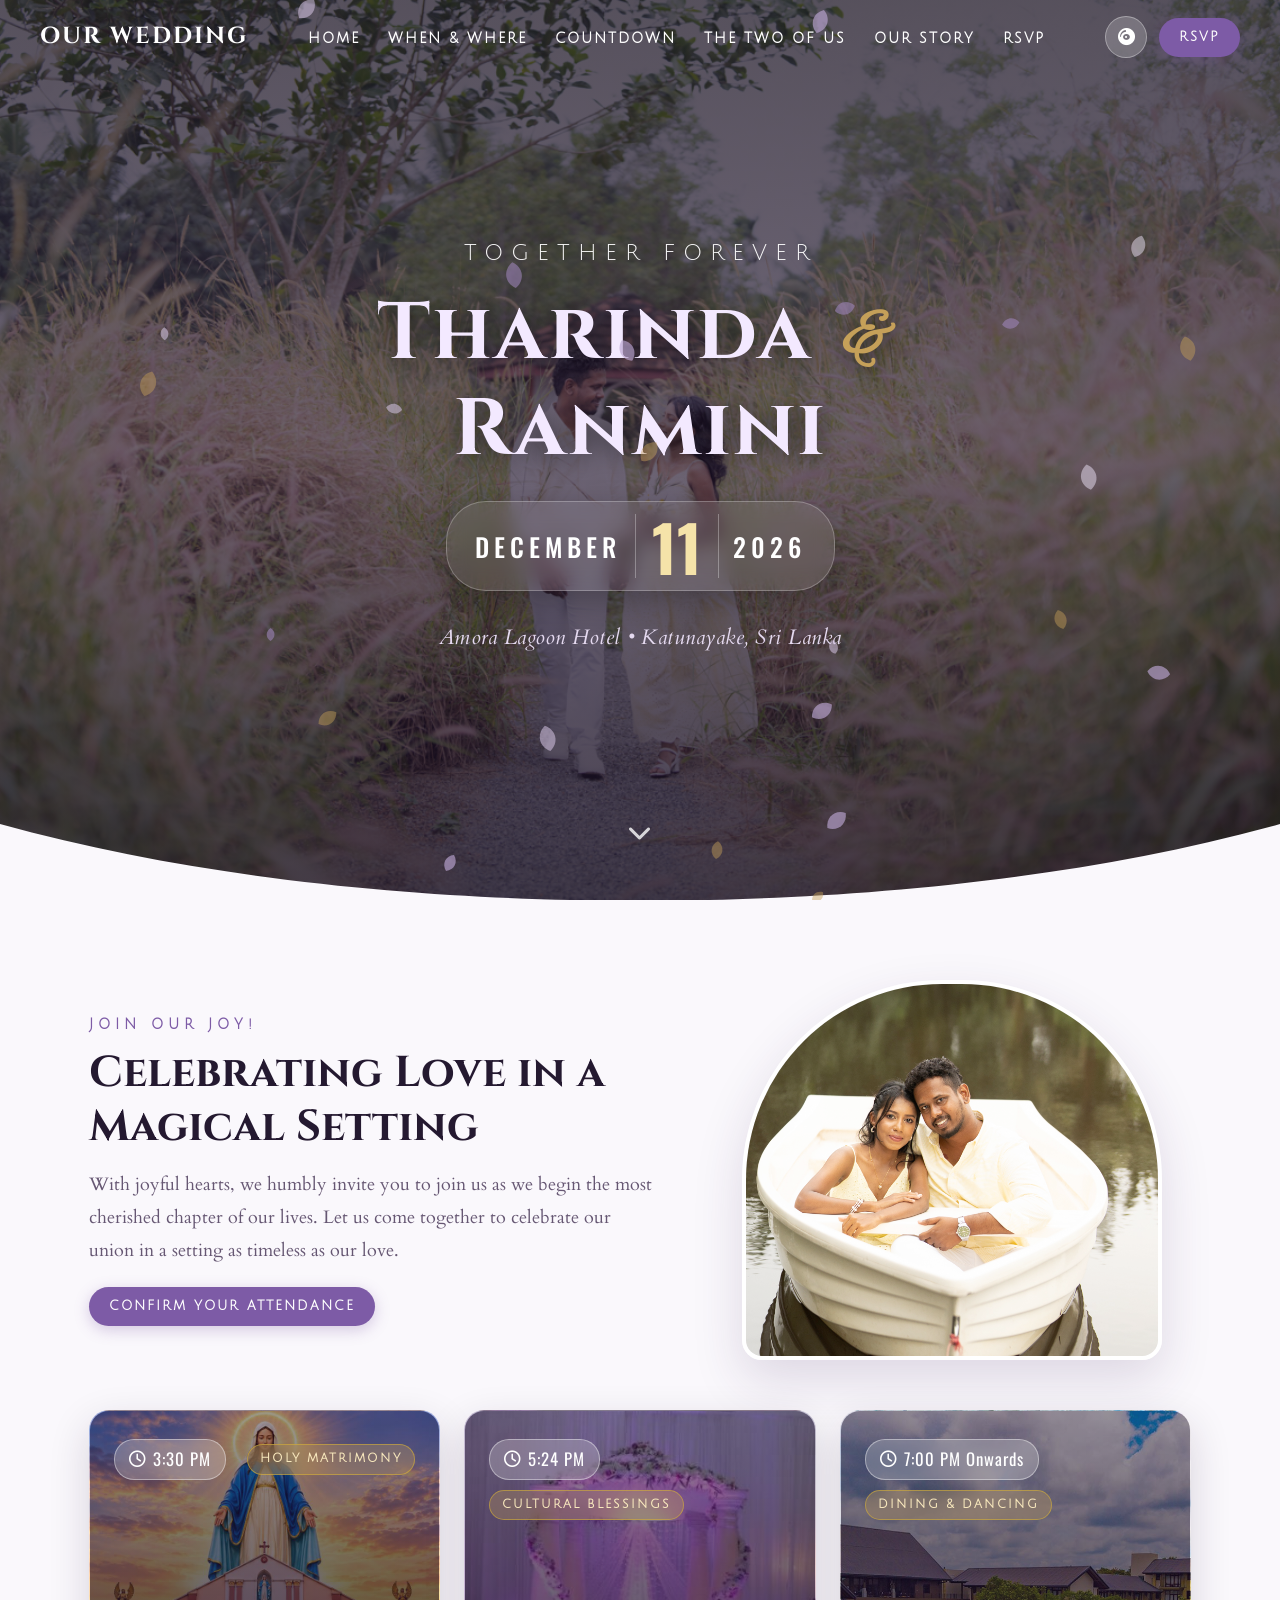
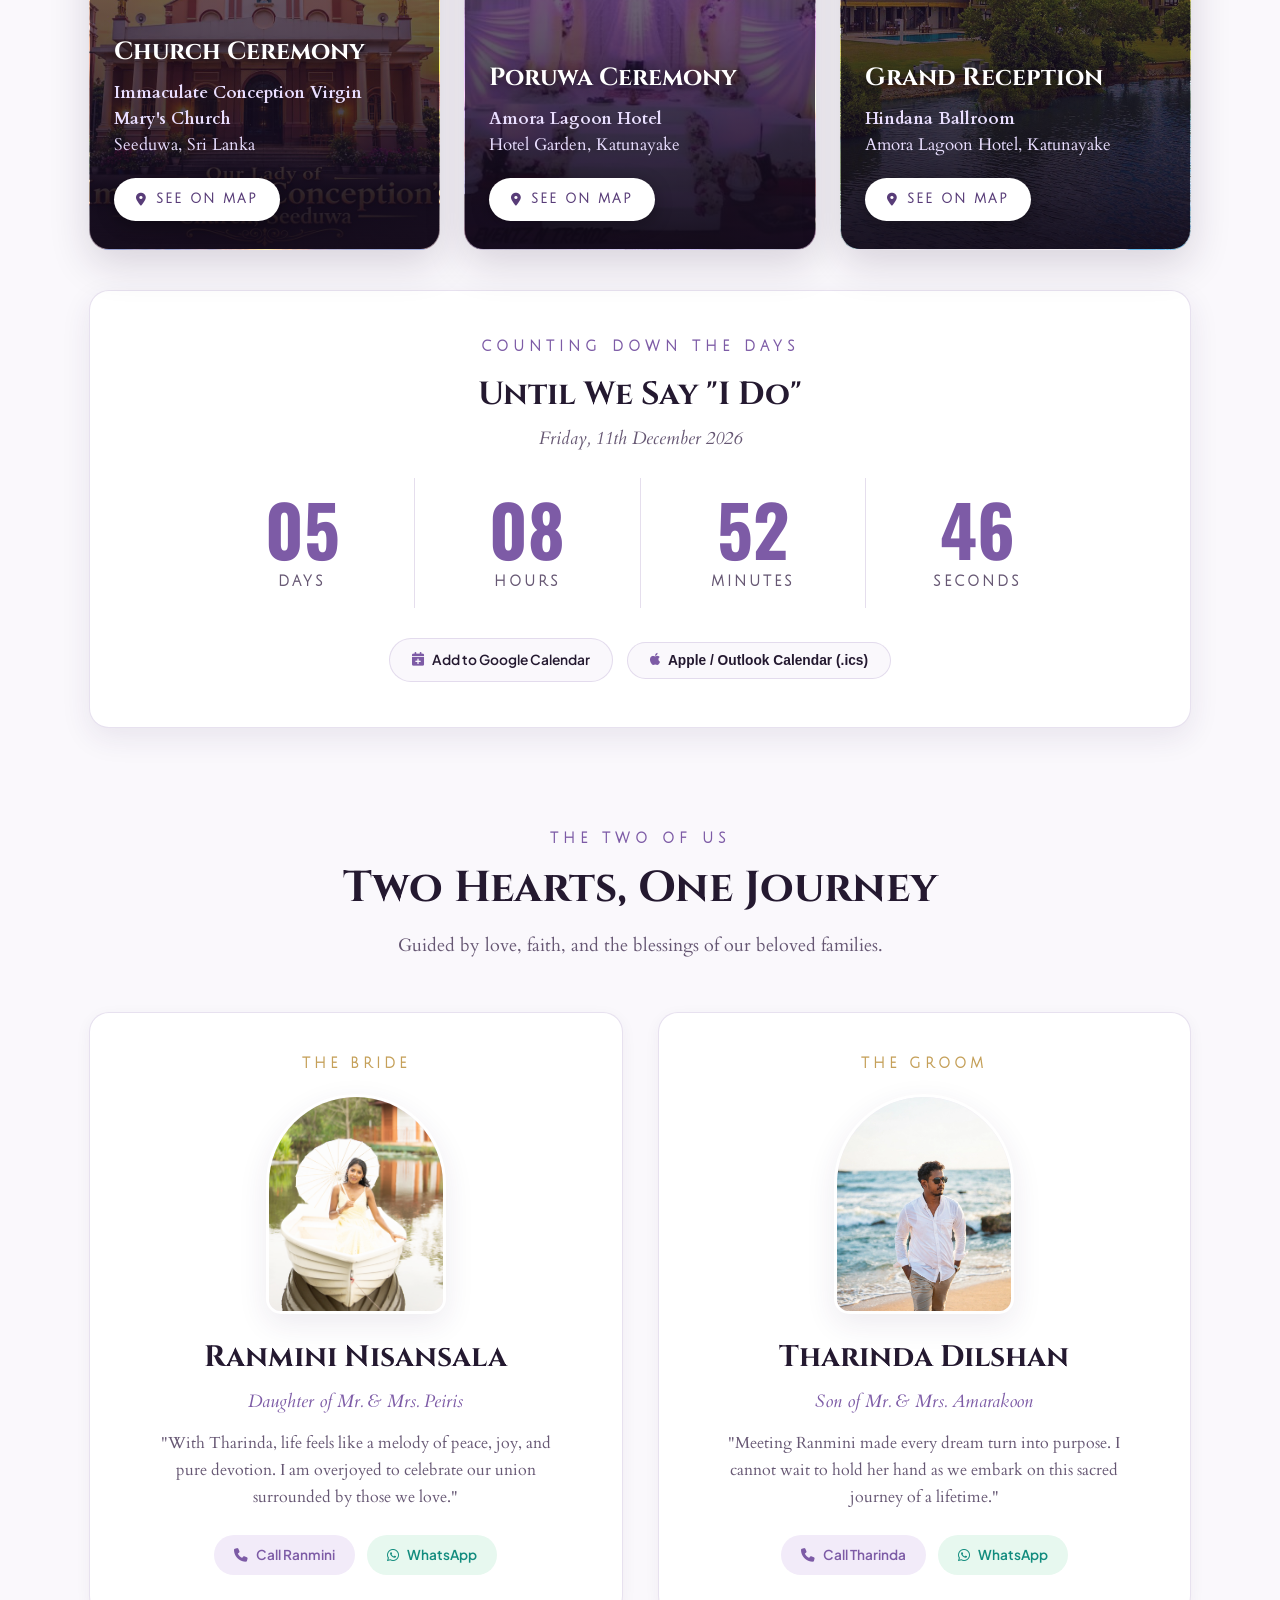
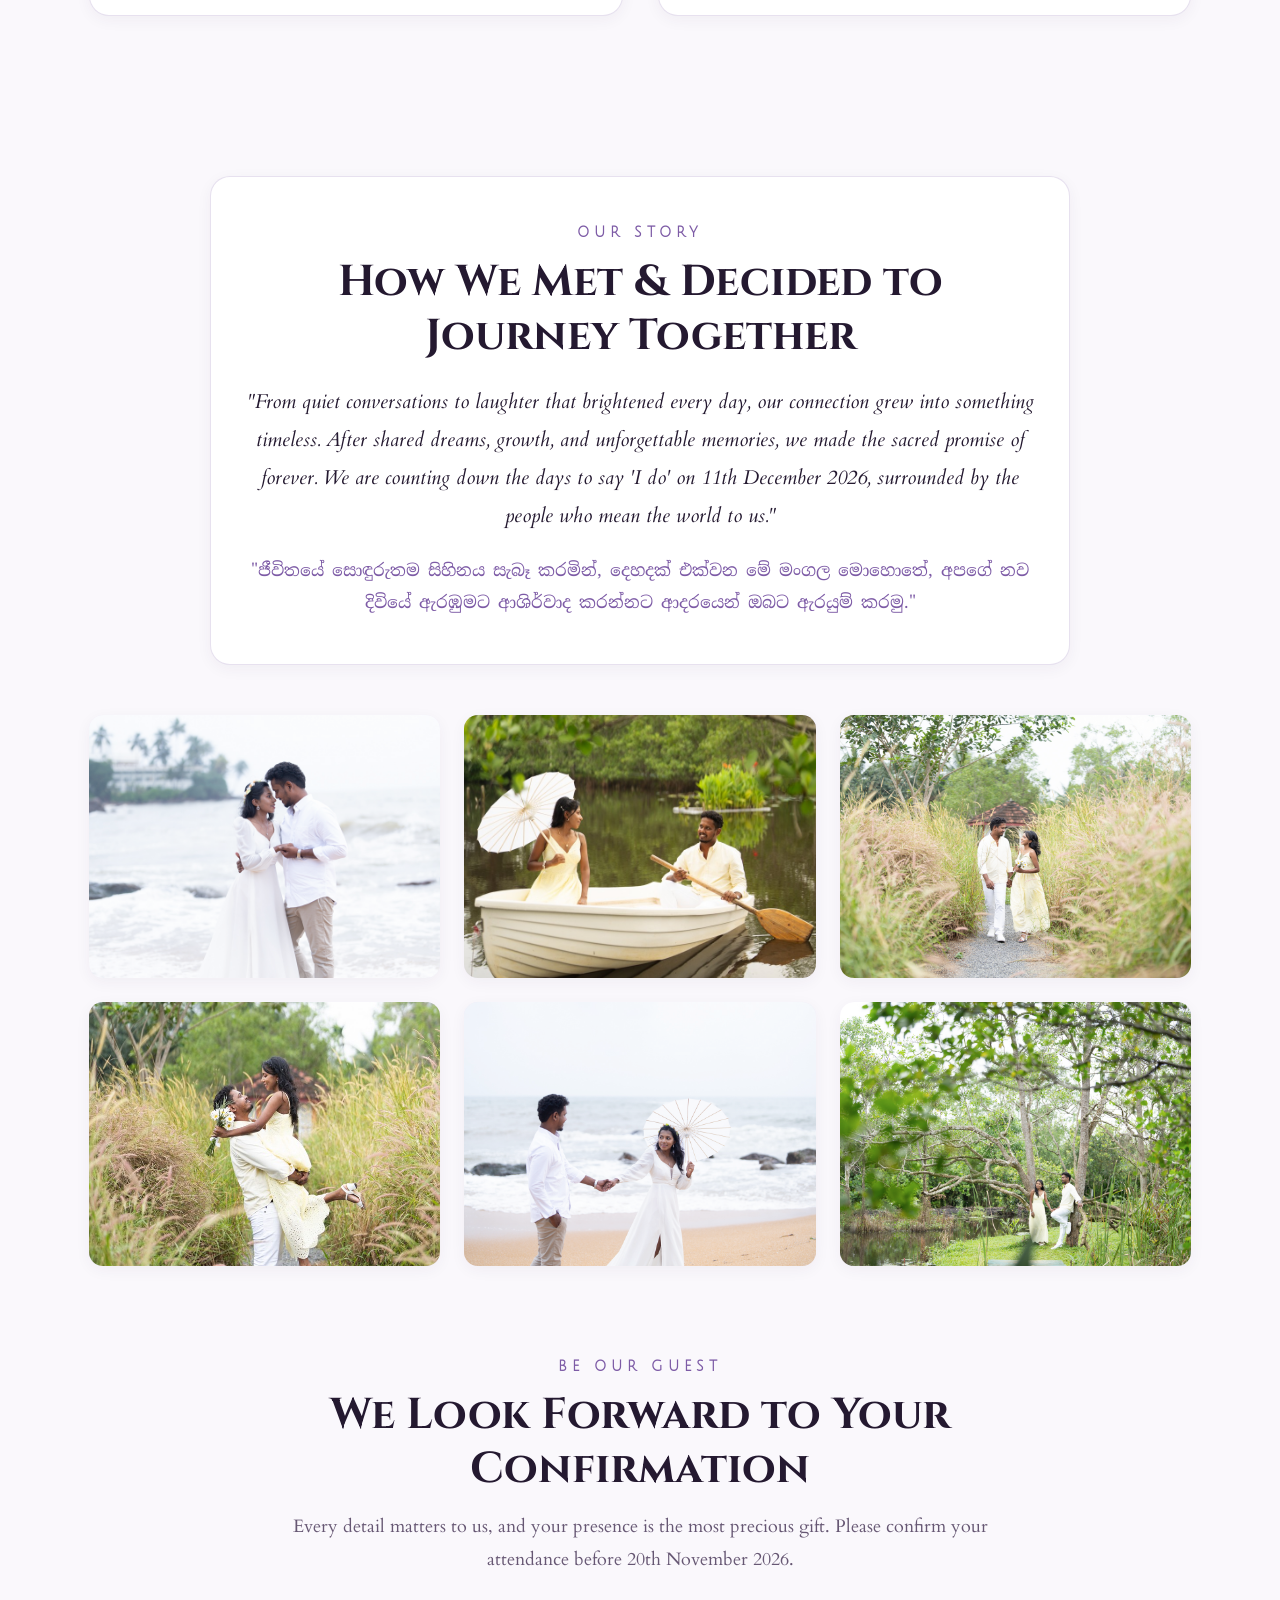
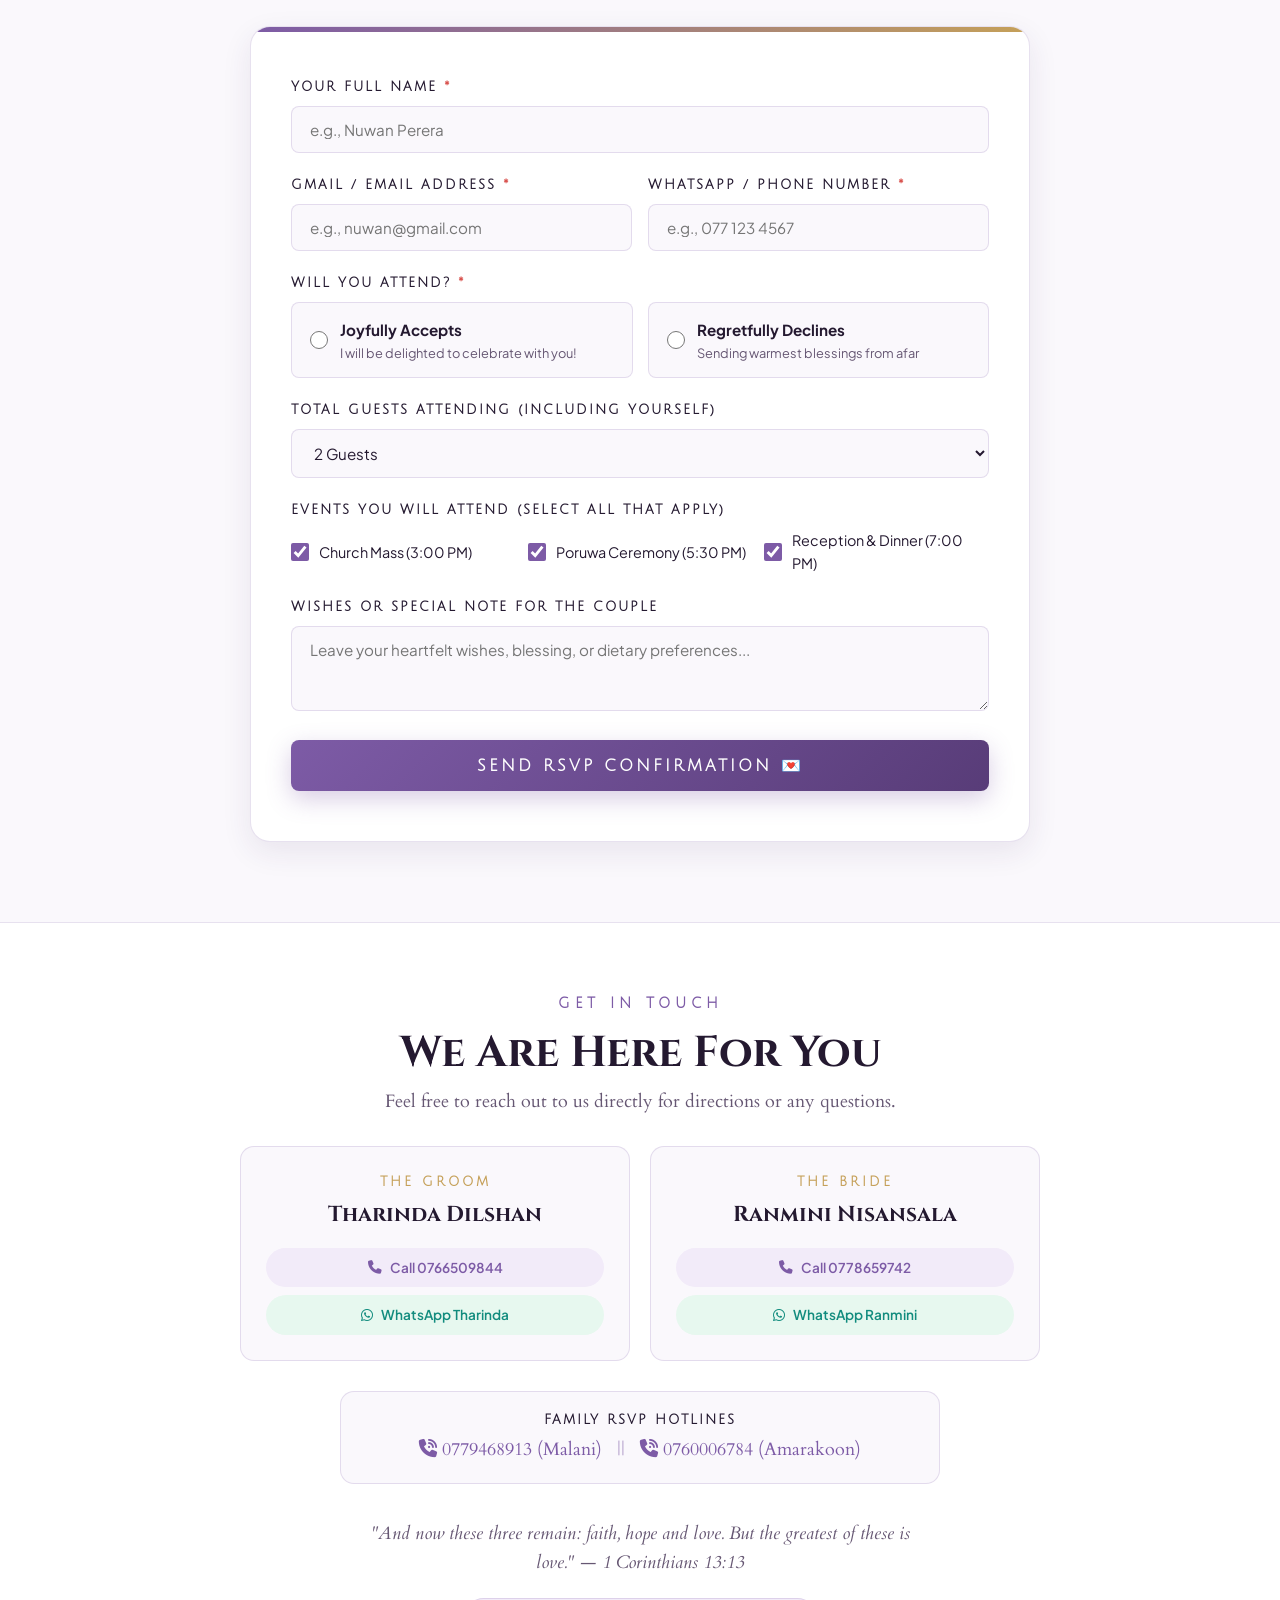
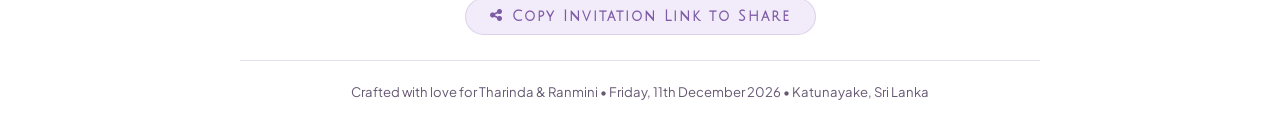
==== index.html @ 20e1446a "Add files via upload" ====
<!DOCTYPE html>
<html lang="en">
<head>
  <meta charset="UTF-8">
  <meta name="viewport" content="width=device-width, initial-scale=1.0, maximum-scale=5.0">
  <title>Our Wedding | Tharinda &amp; Ranmini 💍 11 Dec 2026</title>

  <!-- Open Graph / WhatsApp Preview Meta Tags -->
  <meta property="og:type" content="website">
  <meta property="og:title" content="Our Wedding — Tharinda &amp; Ranmini 💍">
  <meta property="og:description" content="Together Forever • Friday, 11th December 2026 at Amora Lagoon Hotel, Katunayake. Please join us to celebrate our wedding!">
  <meta property="og:image" content="assets/images/hero-bg.jpg">
  <meta name="twitter:card" content="summary_large_image">
  <meta name="theme-color" content="#7d5ba6">

  <!-- Favicon -->
  <link rel="icon" href="data:image/svg+xml,<svg xmlns=%22http://www.w3.org/2000/svg%22 viewBox=%220 0 100 100%22><text y=%22.9em%22 font-size=%2290%22>💍</text></svg>">

  <!-- FontAwesome Icons -->
  <link rel="stylesheet" href="https://cdnjs.cloudflare.com/ajax/libs/font-awesome/6.5.1/css/all.min.css">

  <!-- Main Stylesheets -->
  <link rel="stylesheet" href="css/animations.css">
  <link rel="stylesheet" href="css/style.css">

  <!-- Canvas Confetti -->
  <script src="https://cdn.jsdelivr.net/npm/canvas-confetti@1.9.2/dist/confetti.browser.min.js"></script>
</head>
<body>

  <!-- Falling Lavender Petals Canvas -->
  <canvas id="petals-canvas"></canvas>

  <!-- Background Music Audio Element -->
  <audio id="wedding-audio" loop preload="auto">
    <source src="assets/audio/wedding-melody.mp3" type="audio/mp3">
  </audio>

  <!-- ===================================================
       1. GLASS TRANSLUCENT NAVIGATION HEADER
       =================================================== -->
  <header id="main-nav-header" class="glass-nav-header">
    <div class="nav-inner">
      <a href="#hero" class="nav-brand-title">Our Wedding</a>

      <ul class="nav-menu-links">
        <li><a href="#hero">Home</a></li>
        <li><a href="#when-where">When &amp; Where</a></li>
        <li><a href="#countdown">Countdown</a></li>
        <li><a href="#couple">The Two of Us</a></li>
        <li><a href="#story">Our Story</a></li>
        <li><a href="#rsvp">RSVP</a></li>
      </ul>

      <div class="nav-actions">
        <!-- Floating Vinyl Music Player -->
        <button id="music-toggle-btn" class="music-toggle-btn" aria-label="Toggle background music" title="Toggle Music">
          <i class="fa-solid fa-compact-disc fa-lg"></i>
        </button>

        <!-- RSVP Header CTA Button -->
        <a href="#rsvp" class="nav-rsvp-btn">RSVP</a>

        <!-- Mobile Hamburger Button -->
        <button id="mobile-menu-btn" class="mobile-menu-btn" aria-label="Open mobile navigation">
          <i class="fa-solid fa-bars"></i>
        </button>
      </div>
    </div>
  </header>

  <!-- Mobile Nav Drawer -->
  <div id="mobile-nav-drawer" class="mobile-nav-drawer">
    <ul>
      <li><a href="#hero" class="mobile-link">Home</a></li>
      <li><a href="#when-where" class="mobile-link">When &amp; Where</a></li>
      <li><a href="#countdown" class="mobile-link">Countdown</a></li>
      <li><a href="#couple" class="mobile-link">The Two of Us</a></li>
      <li><a href="#story" class="mobile-link">Our Story</a></li>
      <li><a href="#rsvp" class="mobile-link">RSVP</a></li>
    </ul>
  </div>

  <!-- ===================================================
       2. FULLSCREEN CINEMATIC HERO SECTION (PINVITE STYLE)
       =================================================== -->
  <main>
    <section id="hero" class="hero-section">
      <div class="hero-overlay"></div>

      <div class="hero-content">
        <p class="hero-tagline">Together Forever</p>

        <h1 class="hero-couple-title">
          Tharinda <span class="amp">&amp;</span> Ranmini
        </h1>

        <!-- Modern Date Block: Month [Day] Year -->
        <div class="hero-date-block">
          <span class="hero-date-month">DECEMBER</span>
          <span class="hero-date-day">11</span>
          <span class="hero-date-year">2026</span>
        </div>

        <p class="hero-venue-sub">
          Amora Lagoon Hotel • Katunayake, Sri Lanka
        </p>
      </div>

      <!-- Bouncing Scroll Down Indicator -->
      <a href="#when-where" class="hero-scroll-indicator" aria-label="Scroll down to details">
        <i class="fa-solid fa-chevron-down"></i>
      </a>

      <!-- Smooth Curved SVG Wave Bottom Separator -->
      <svg class="hero-bottom-curve" viewBox="0 0 2560 168" preserveAspectRatio="none">
        <path d="M0,168 L2560,168 L2560,0 C2100,140 1600,168 1280,168 C960,168 460,140 0,0 Z"></path>
      </svg>
    </section>

    <!-- ===================================================
         3. "WHEN AND WHERE" SECTION (PINVITE ARCHITECTURE)
         =================================================== -->
    <section id="when-where" class="section-wrapper">
      <div class="when-where-top-split">
        <div class="when-where-text-col">
          <span class="section-eyebrow">JOIN OUR JOY!</span>
          <h2 class="section-main-title">Celebrating Love in a Magical Setting</h2>
          <p class="section-intro-text">
            With joyful hearts, we humbly invite you to join us as we begin the most cherished chapter of our lives. Let us come together to celebrate our union in a setting as timeless as our love.
          </p>
          <div style="margin-top: 20px;">
            <a href="#rsvp" class="nav-rsvp-btn" style="display: inline-block;">
              Confirm Your Attendance
            </a>
          </div>
        </div>

        <div class="when-where-image-col">
          <!-- Arched Photo Frame (Amora Lagoon Hotel preview) -->
          <div class="arched-photo-frame">
            <img src="assets/images/us.jpg" alt="Amora Lagoon Hotel" class="arched-photo-img">
          </div>
        </div>
      </div>

      <!-- 3 Event Highlight Cards with Real Photo Backgrounds -->
      <div class="events-cards-grid">
        <!-- Event 1: Church Mass -->
        <div class="event-photo-card" style="background-image: url('assets/images/church.jpg');">
          <div class="event-card-glass-overlay">
            <div class="event-card-top-meta">
              <span class="event-time-pill"><i class="fa-regular fa-clock"></i> 3:30 PM</span>
              <span class="event-badge-pill">Holy Matrimony</span>
            </div>
            <div class="event-card-body-content">
              <h3 class="event-photo-title">Church Ceremony</h3>
              <p class="event-photo-venue">
                <strong>Immaculate Conception Virgin Mary's Church</strong><br>
                Seeduwa, Sri Lanka
              </p>
              <a href="https://www.google.com/maps/search/?api=1&query=Immaculate+Conception+Virgin+Mary's+Church+Seeduwa" target="_blank" class="btn-event-photo-map">
                <i class="fa-solid fa-location-dot"></i>
                <span>See on Map</span>
              </a>
            </div>
          </div>
        </div>

        <!-- Event 2: Poruwa Ceremony -->
        <div class="event-photo-card" style="background-image: url('assets/images/poruwa.jpg');">
          <div class="event-card-glass-overlay">
            <div class="event-card-top-meta">
              <span class="event-time-pill"><i class="fa-regular fa-clock"></i> 5:24 PM</span>
              <span class="event-badge-pill">Cultural Blessings</span>
            </div>
            <div class="event-card-body-content">
              <h3 class="event-photo-title">Poruwa Ceremony</h3>
              <p class="event-photo-venue">
                <strong>Amora Lagoon Hotel</strong><br>
                Hotel Garden, Katunayake
              </p>
              <a href="https://www.google.com/maps/search/?api=1&query=Amora+Lagoon+Hotel+Katunayake" target="_blank" class="btn-event-photo-map">
                <i class="fa-solid fa-location-dot"></i>
                <span>See on Map</span>
              </a>
            </div>
          </div>
        </div>

        <!-- Event 3: Reception & Dinner -->
        <div class="event-photo-card" style="background-image: url('assets/images/venue.jpg');">
          <div class="event-card-glass-overlay">
            <div class="event-card-top-meta">
              <span class="event-time-pill"><i class="fa-regular fa-clock"></i> 7:00 PM Onwards</span>
              <span class="event-badge-pill">Dining &amp; Dancing</span>
            </div>
            <div class="event-card-body-content">
              <h3 class="event-photo-title">Grand Reception</h3>
              <p class="event-photo-venue">
                <strong>Hindana Ballroom</strong><br>
                Amora Lagoon Hotel, Katunayake
              </p>
              <a href="https://www.google.com/maps/search/?api=1&query=Amora+Lagoon+Hotel+Katunayake" target="_blank" class="btn-event-photo-map">
                <i class="fa-solid fa-location-dot"></i>
                <span>See on Map</span>
              </a>
            </div>
          </div>
        </div>
      </div>

      <!-- ===================================================
           4. SHIFTING COUNTDOWN SECTION (PINVITE ARCHITECTURE)
           =================================================== -->
      <div id="countdown" class="countdown-container-box">
        <span class="section-eyebrow">COUNTING DOWN THE DAYS</span>
        <h3 style="font-family: 'Cinzel', serif; font-size: clamp(1.4rem, 3.5vw, 2rem); color: var(--text-dark); margin-bottom: 5px;">
          Until We Say "I Do"
        </h3>
        <p style="font-family: 'Cardo', serif; font-style: italic; color: var(--text-muted); font-size: 1.1rem; margin-bottom: 15px;">
          Friday, 11th December 2026
        </p>

        <!-- Horizontal Shifting Countdown Bar -->
        <div class="shifting-countdown-grid">
          <div class="countdown-segment">
            <span id="cd-days" class="countdown-value">00</span>
            <span class="countdown-name">Days</span>
          </div>
          <div class="countdown-segment">
            <span id="cd-hours" class="countdown-value">00</span>
            <span class="countdown-name">Hours</span>
          </div>
          <div class="countdown-segment">
            <span id="cd-minutes" class="countdown-value">00</span>
            <span class="countdown-name">Minutes</span>
          </div>
          <div class="countdown-segment">
            <span id="cd-seconds" class="countdown-value">00</span>
            <span class="countdown-name">Seconds</span>
          </div>
        </div>

        <div class="calendar-action-row">
          <a id="btn-google-calendar" href="#" class="btn-calendar-add">
            <i class="fa-solid fa-calendar-plus" style="color: var(--template-primary);"></i>
            <span>Add to Google Calendar</span>
          </a>
          <button id="btn-download-ical" class="btn-calendar-add">
            <i class="fa-brands fa-apple" style="color: var(--template-primary);"></i>
            <span>Apple / Outlook Calendar (.ics)</span>
          </button>
        </div>
      </div>
    </section>

    <!-- ===================================================
         5. "THE TWO OF US" (BRIDE & GROOM PROFILES)
         =================================================== -->
    <section id="couple" class="section-wrapper" style="padding-top: 20px;">
      <div class="section-header-center">
        <span class="section-eyebrow">THE TWO OF US</span>
        <h2 class="section-main-title">Two Hearts, One Journey</h2>
        <p class="section-intro-text">
          Guided by love, faith, and the blessings of our beloved families.
        </p>
      </div>

      <div class="couple-cards-grid">
        <!-- The Bride Profile -->
        <div class="couple-profile-card">
          <span class="couple-role-tag">THE BRIDE</span>
          <div class="couple-avatar-wrap">
            <img src="assets/images/bride.jpg" alt="Ranmini Nisansala" class="couple-avatar-img">
          </div>
          <h3 class="couple-person-name">Ranmini Nisansala</h3>
          <div class="couple-parents-sub">Daughter of Mr. &amp; Mrs. Peiris</div>
          <p class="couple-bio-quote">
            "With Tharinda, life feels like a melody of peace, joy, and pure devotion. I am overjoyed to celebrate our union surrounded by those we love."
          </p>
          <div class="couple-contact-pills">
            <a href="tel:0778659742" class="btn-contact-pill btn-pill-phone">
              <i class="fa-solid fa-phone"></i>
              <span>Call Ranmini</span>
            </a>
            <a href="https://wa.me/94778659742" target="_blank" class="btn-contact-pill btn-pill-wa">
              <i class="fa-brands fa-whatsapp"></i>
              <span>WhatsApp</span>
            </a>
          </div>
        </div>

        <!-- The Groom Profile -->
        <div class="couple-profile-card">
          <span class="couple-role-tag">THE GROOM</span>
          <div class="couple-avatar-wrap">
            <img src="assets/images/groom.jpg" alt="Tharinda Dilshan" class="couple-avatar-img">
          </div>
          <h3 class="couple-person-name">Tharinda Dilshan</h3>
          <div class="couple-parents-sub">Son of Mr. &amp; Mrs. Amarakoon</div>
          <p class="couple-bio-quote">
            "Meeting Ranmini made every dream turn into purpose. I cannot wait to hold her hand as we embark on this sacred journey of a lifetime."
          </p>
          <div class="couple-contact-pills">
            <a href="tel:0766509844" class="btn-contact-pill btn-pill-phone">
              <i class="fa-solid fa-phone"></i>
              <span>Call Tharinda</span>
            </a>
            <a href="https://wa.me/94766509844" target="_blank" class="btn-contact-pill btn-pill-wa">
              <i class="fa-brands fa-whatsapp"></i>
              <span>WhatsApp</span>
            </a>
          </div>
        </div>
      </div>
    </section>

    <!-- ===================================================
         6. "OUR STORY" & PRE-SHOOT MOMENTS GALLERY
         =================================================== -->
    <section id="story" class="section-wrapper">
      <div class="story-narrative-card">
        <span class="section-eyebrow">OUR STORY</span>
        <h2 class="section-main-title" style="margin-bottom: 20px;">
          How We Met &amp; Decided to Journey Together
        </h2>
        <p class="story-narrative-text">
          "From quiet conversations to laughter that brightened every day, our connection grew into something timeless. After shared dreams, growth, and unforgettable memories, we made the sacred promise of forever. We are counting down the days to say 'I do' on 11th December 2026, surrounded by the people who mean the world to us."
        </p>
        <p class="story-sinhala-blessing">
          "ජීවිතයේ සොඳුරුතම සිහිනය සැබෑ කරමින්, දෙහදක් එක්වන මේ මංගල මොහොතේ, අපගේ නව දිවියේ ඇරඹුමට ආශිර්වාද කරන්නට ආදරයෙන් ඔබට ඇරයුම් කරමු."
        </p>
      </div>

      <!-- 6-Photo Moments Gallery -->
      <div class="gallery-grid-modern">
        <div class="gallery-card-item" data-caption="Sunset Stroll by the Ocean">
          <img src="assets/images/gallery-1.jpg" alt="Pre-shoot photo 1" class="gallery-card-img">
          <div class="gallery-card-overlay">
            <span class="gallery-overlay-title">Sunset Horizon</span>
          </div>
        </div>

        <div class="gallery-card-item" data-caption="Under the Floral Archway">
          <img src="assets/images/gallery-2.jpg" alt="Pre-shoot photo 2" class="gallery-card-img">
          <div class="gallery-card-overlay">
            <span class="gallery-overlay-title">Under the Floral Arch</span>
          </div>
        </div>

        <div class="gallery-card-item" data-caption="Sweet Laughter & Golden Hours">
          <img src="assets/images/gallery-3.jpg" alt="Pre-shoot photo 3" class="gallery-card-img">
          <div class="gallery-card-overlay">
            <span class="gallery-overlay-title">Cherished Laughs</span>
          </div>
        </div>

        <div class="gallery-card-item" data-caption="Walking Towards Forever">
          <img src="assets/images/gallery-4.jpg" alt="Pre-shoot photo 4" class="gallery-card-img">
          <div class="gallery-card-overlay">
            <span class="gallery-overlay-title">Hand in Hand</span>
          </div>
        </div>

        <div class="gallery-card-item" data-caption="The Promise of a Lifetime">
          <img src="assets/images/gallery-5.jpg" alt="Pre-shoot photo 5" class="gallery-card-img">
          <div class="gallery-card-overlay">
            <span class="gallery-overlay-title">Forever &amp; Always</span>
          </div>
        </div>

        <div class="gallery-card-item" data-caption="Underneath the Starlit Sky">
          <img src="assets/images/gallery-6.jpg" alt="Pre-shoot photo 6" class="gallery-card-img">
          <div class="gallery-card-overlay">
            <span class="gallery-overlay-title">Lagoon Romance</span>
          </div>
        </div>
      </div>

      <!-- Lightbox Modal for Gallery -->
      <div id="gallery-lightbox" class="lightbox-modal">
        <button id="lightbox-close" class="lightbox-close" aria-label="Close Lightbox">&times;</button>
        <button id="lightbox-prev" class="lightbox-nav-btn lightbox-prev" aria-label="Previous image">&#10094;</button>
        <button id="lightbox-next" class="lightbox-nav-btn lightbox-next" aria-label="Next image">&#10095;</button>
        <div class="lightbox-content">
          <img id="lightbox-img" src="" alt="Full view" class="lightbox-img">
          <div id="lightbox-caption" class="lightbox-caption"></div>
        </div>
      </div>
    </section>

    <!-- ===================================================
         7. RSVP SECTION (CONNECTED TO FORMSUBMIT)
         =================================================== -->
    <section id="rsvp" class="section-wrapper" style="padding-top: 10px;">
      <div class="section-header-center">
        <span class="section-eyebrow">BE OUR GUEST</span>
        <h2 class="section-main-title">We Look Forward to Your Confirmation</h2>
        <p class="section-intro-text">
          Every detail matters to us, and your presence is the most precious gift. Please confirm your attendance before 20th November 2026.
        </p>
      </div>

      <div class="rsvp-card-modern">
        <form id="wedding-rsvp-form">
          <!-- Full Name -->
          <div class="form-field-group">
            <label for="guest-name" class="form-field-label">Your Full Name <span class="req">*</span></label>
            <input type="text" id="guest-name" name="guest_name" class="form-input-modern" placeholder="e.g., Nuwan Perera" required>
          </div>

          <!-- Email & Phone Grid -->
          <div style="display: grid; grid-template-columns: repeat(auto-fit, minmax(240px, 1fr)); gap: 16px;">
            <div class="form-field-group">
              <label for="guest-email" class="form-field-label">Gmail / Email Address <span class="req">*</span></label>
              <input type="email" id="guest-email" name="guest_email" class="form-input-modern" placeholder="e.g., nuwan@gmail.com" required>
            </div>
            <div class="form-field-group">
              <label for="guest-phone" class="form-field-label">WhatsApp / Phone Number <span class="req">*</span></label>
              <input type="tel" id="guest-phone" name="guest_phone" class="form-input-modern" placeholder="e.g., 077 123 4567" required>
            </div>
          </div>

          <!-- Attendance Choice -->
          <div class="form-field-group">
            <label class="form-field-label">Will You Attend? <span class="req">*</span></label>
            <div class="radio-cards-row">
              <label class="rsvp-choice-card">
                <input type="radio" name="attending" value="Attending with Joy" required>
                <div>
                  <span class="choice-title">Joyfully Accepts</span>
                  <span class="choice-desc">I will be delighted to celebrate with you!</span>
                </div>
              </label>
              <label class="rsvp-choice-card">
                <input type="radio" name="attending" value="Regretfully Declines">
                <div>
                  <span class="choice-title">Regretfully Declines</span>
                  <span class="choice-desc">Sending warmest blessings from afar</span>
                </div>
              </label>
            </div>
          </div>

          <!-- Number of Guests -->
          <div class="form-field-group">
            <label for="guest-count" class="form-field-label">Total Guests Attending (Including Yourself)</label>
            <select id="guest-count" name="guest_count" class="form-select-modern">
              <option value="1 Guest">1 Guest</option>
              <option value="2 Guests" selected>2 Guests</option>
              <option value="3 Guests">3 Guests</option>
              <option value="4 Guests">4 Guests</option>
              <option value="5+ Guests">5+ Guests (Family)</option>
            </select>
          </div>

          <!-- Which Events Will You Attend? -->
          <div class="form-field-group">
            <label class="form-field-label">Events You Will Attend (Select all that apply)</label>
            <div class="events-check-grid">
              <label class="event-check-label">
                <input type="checkbox" name="events" value="Church Mass (3:00 PM)" checked>
                <span>Church Mass (3:00 PM)</span>
              </label>
              <label class="event-check-label">
                <input type="checkbox" name="events" value="Poruwa Ceremony (5:30 PM)" checked>
                <span>Poruwa Ceremony (5:30 PM)</span>
              </label>
              <label class="event-check-label">
                <input type="checkbox" name="events" value="Reception & Dinner (7:00 PM)" checked>
                <span>Reception &amp; Dinner (7:00 PM)</span>
              </label>
            </div>
          </div>

          <!-- Wishes / Message -->
          <div class="form-field-group">
            <label for="guest-message" class="form-field-label">Wishes or Special Note for the Couple</label>
            <textarea id="guest-message" name="guest_message" rows="3" class="form-textarea-modern" placeholder="Leave your heartfelt wishes, blessing, or dietary preferences..."></textarea>
          </div>

          <!-- Submit Button -->
          <button type="submit" id="rsvp-submit-btn" class="btn-submit-rsvp-modern">
            <i id="rsvp-submit-spinner" class="fa-solid fa-spinner fa-spin" style="display: none;"></i>
            <span id="rsvp-submit-text">Send RSVP Confirmation 💌</span>
          </button>
        </form>
      </div>
    </section>

    <!-- RSVP Success Feedback Modal -->
    <div id="rsvp-success-modal" class="rsvp-modal-backdrop">
      <div class="rsvp-feedback-box">
        <div class="rsvp-feedback-icon">
          <i class="fa-solid fa-heart fa-2x anim-heartbeat"></i>
        </div>
        <h3 class="rsvp-feedback-title">Thank You!</h3>
        <p id="rsvp-summary-guest" class="rsvp-feedback-msg">
          Your RSVP confirmation has been directly sent to Tharinda &amp; Ranmini. We look forward to celebrating together!
        </p>
        <button id="close-rsvp-modal-btn" class="nav-rsvp-btn" style="margin: 0 auto; display: block; border: none; cursor: pointer;">
          Close &amp; Continue
        </button>
      </div>
    </div>
  </main>

  <!-- ===================================================
       8. CONTACT & FOOTER SECTION
       =================================================== -->
  <footer id="contact" class="contact-section-modern">
    <div style="max-width: 800px; margin: 0 auto;">
      <span class="section-eyebrow">GET IN TOUCH</span>
      <h2 class="section-main-title" style="margin-bottom: 8px;">We Are Here For You</h2>
      <p style="font-family: 'Cardo', serif; font-size: 1.1rem; color: var(--text-muted); margin-bottom: 25px;">
        Feel free to reach out to us directly for directions or any questions.
      </p>

      <!-- Hotlines Grid -->
      <div class="hotline-cards-row">
        <!-- Groom Hotline -->
        <div class="hotline-card">
          <span class="hotline-role">THE GROOM</span>
          <h4 class="hotline-name">Tharinda Dilshan</h4>
          <div style="display: flex; flex-direction: column; gap: 8px;">
            <a href="tel:0766509844" class="btn-contact-pill btn-pill-phone" style="justify-content: center;">
              <i class="fa-solid fa-phone"></i>
              <span>Call 0766509844</span>
            </a>
            <a href="https://wa.me/94766509844" target="_blank" class="btn-contact-pill btn-pill-wa" style="justify-content: center;">
              <i class="fa-brands fa-whatsapp"></i>
              <span>WhatsApp Tharinda</span>
            </a>
          </div>
        </div>

        <!-- Bride Hotline -->
        <div class="hotline-card">
          <span class="hotline-role">THE BRIDE</span>
          <h4 class="hotline-name">Ranmini Nisansala</h4>
          <div style="display: flex; flex-direction: column; gap: 8px;">
            <a href="tel:0778659742" class="btn-contact-pill btn-pill-phone" style="justify-content: center;">
              <i class="fa-solid fa-phone"></i>
              <span>Call 0778659742</span>
            </a>
            <a href="https://wa.me/94778659742" target="_blank" class="btn-contact-pill btn-pill-wa" style="justify-content: center;">
              <i class="fa-brands fa-whatsapp"></i>
              <span>WhatsApp Ranmini</span>
            </a>
          </div>
        </div>
      </div>

      <!-- Parents Hotline Box -->
      <div class="parents-hotline-box">
        <strong>FAMILY RSVP HOTLINES</strong>
        <a href="tel:0779468913" style="color: inherit; text-decoration: none;"><i class="fa-solid fa-phone-volume"></i> 0779468913 (Malani)</a>
        <span style="margin: 0 10px; opacity: 0.5;">||</span>
        <a href="tel:0760006784" style="color: inherit; text-decoration: none;"><i class="fa-solid fa-phone-volume"></i> 0760006784 (Amarakoon)</a>
      </div>

      <p class="footer-quote-text">
        "And now these three remain: faith, hope and love. But the greatest of these is love." — 1 Corinthians 13:13
      </p>

      <button class="footer-share-btn btn-copy-link">
        <i class="fa-solid fa-share-nodes"></i>
        <span>Copy Invitation Link to Share</span>
      </button>

      <div class="footer-bottom-copy">
        Crafted with love for Tharinda &amp; Ranmini • Friday, 11th December 2026 • Katunayake, Sri Lanka
      </div>
    </div>
  </footer>

  <!-- Scripts -->
  <script src="js/petals.js"></script>
  <script src="js/countdown.js"></script>
  <script src="js/rsvp.js"></script>
  <script src="js/main.js"></script>
</body>
</html>
---- css/animations.css ----
/* ===================================================
   Tharinda & Ranmini Wedding - Animations
   Theme: Elegant, Romantic & Subtle Micro-interactions
   =================================================== */

/* Wax seal breathe pulse */
@keyframes sealPulse {
  0%, 100% {
    transform: scale(1);
    filter: drop-shadow(0 6px 16px rgba(110, 82, 135, 0.25));
  }
  50% {
    transform: scale(1.04);
    filter: drop-shadow(0 10px 24px rgba(212, 175, 55, 0.45));
  }
}

/* Vinyl record continuous spin */
@keyframes spinSlow {
  from {
    transform: rotate(0deg);
  }
  to {
    transform: rotate(360deg);
  }
}

/* Floating elements */
@keyframes floatGentle {
  0%, 100% {
    transform: translateY(0px) rotate(0deg);
  }
  50% {
    transform: translateY(-8px) rotate(1.5deg);
  }
}

/* Shimmering gold button */
@keyframes goldShimmer {
  0% {
    background-position: 0% 50%;
  }
  50% {
    background-position: 100% 50%;
  }
  100% {
    background-position: 0% 50%;
  }
}

/* Heartbeat pulse */
@keyframes heartBeat {
  0% {
    transform: scale(1);
  }
  14% {
    transform: scale(1.15);
  }
  28% {
    transform: scale(1);
  }
  42% {
    transform: scale(1.15);
  }
  70% {
    transform: scale(1);
  }
}

/* Fade In Up Reveal */
@keyframes fadeInUp {
  from {
    opacity: 0;
    transform: translateY(22px);
  }
  to {
    opacity: 1;
    transform: translateY(0);
  }
}

/* Envelope / Splash Unfold */
@keyframes envelopeOpen {
  0% {
    opacity: 1;
    transform: scale(1);
  }
  100% {
    opacity: 0;
    transform: scale(1.06);
    visibility: hidden;
  }
}

.anim-seal-pulse {
  animation: sealPulse 3.5s ease-in-out infinite;
}

.anim-spin-music {
  animation: spinSlow 5s linear infinite;
}

.anim-float {
  animation: floatGentle 4s ease-in-out infinite;
}

.anim-heartbeat {
  animation: heartBeat 2s infinite ease-in-out;
}
---- css/style.css ----
/* ===================================================
   Tharinda & Ranmini - Modern Wedding Web Invitation
   Design Reference: Pinvite.io ("Heart Beats" Architecture)
   Theme: Modern Luxury Lavender
   =================================================== */

@import url('https://fonts.googleapis.com/css2?family=Alex+Brush&family=Cardo:ital,wght@0,400;0,700;1,400&family=Cinzel:wght@400;600;700;800;900&family=Julius+Sans+One&family=Montserrat:wght@300;400;500;600;700&family=Noto+Serif+Sinhala:wght@400;600&family=Oswald:wght@300;400;500;600;700&family=Playfair+Display:ital,wght@0,400;0,600;0,700;1,400&family=Plus+Jakarta+Sans:wght@300;400;500;600;700&display=swap');

:root {
  /* Pinvite Lavender Theme Palette */
  --template-primary: #7d5ba6;
  --template-primary-dark: #583c78;
  --template-primary-light: #f2ebf9;
  --template-secondary: #231830;
  --template-accent: #c5a059;
  --template-accent-light: #f9f3e5;
  --template-mist: #faf8fc;
  --template-card: #ffffff;
  --template-border: rgba(125, 91, 166, 0.18);
  --text-dark: #241930;
  --text-muted: #665773;
  --shadow-sm: 0 4px 15px rgba(60, 35, 85, 0.05);
  --shadow-md: 0 10px 30px rgba(60, 35, 85, 0.09);
  --shadow-lg: 0 20px 50px rgba(60, 35, 85, 0.15);
  --radius-lg: 20px;
  --radius-md: 14px;
  --radius-sm: 8px;
}

*, *::before, *::after {
  box-sizing: border-box;
  margin: 0;
  padding: 0;
}

html {
  scroll-behavior: smooth;
  font-size: 16px;
}

body {
  font-family: 'Plus Jakarta Sans', sans-serif;
  color: var(--text-dark);
  background-color: var(--template-mist);
  line-height: 1.6;
  overflow-x: hidden;
  position: relative;
}

/* Falling Lavender Petals Canvas */
#petals-canvas {
  position: fixed;
  top: 0;
  left: 0;
  width: 100%;
  height: 100%;
  pointer-events: none;
  z-index: 10;
}

/* ===================================================
   1. GLASS TRANSLUCENT NAVIGATION HEADER
   =================================================== */
.glass-nav-header {
  position: fixed;
  top: 0;
  left: 0;
  width: 100%;
  z-index: 1000;
  padding: 16px 28px;
  transition: all 0.35s ease;
  background: transparent;
}

.glass-nav-header.scrolled {
  background: rgba(255, 255, 255, 0.94);
  backdrop-filter: blur(14px);
  border-bottom: 1px solid var(--template-border);
  padding: 10px 28px;
  box-shadow: 0 6px 25px rgba(35, 24, 48, 0.08);
}

.nav-inner {
  max-width: 1200px;
  margin: 0 auto;
  display: flex;
  align-items: center;
  justify-content: space-between;
}

.nav-brand-title {
  font-family: 'Cinzel', serif;
  font-size: clamp(1.1rem, 2.5vw, 1.45rem);
  font-weight: 700;
  color: #ffffff;
  text-decoration: none;
  letter-spacing: 2px;
  text-transform: uppercase;
  transition: color 0.3s ease;
}

.glass-nav-header.scrolled .nav-brand-title {
  color: var(--template-primary);
}

.nav-menu-links {
  display: flex;
  align-items: center;
  gap: 28px;
  list-style: none;
}

.nav-menu-links a {
  font-family: 'Julius Sans One', sans-serif;
  font-size: 0.85rem;
  font-weight: 600;
  letter-spacing: 2px;
  color: #ffffff;
  text-decoration: none;
  text-transform: uppercase;
  transition: color 0.3s ease;
  position: relative;
  padding: 4px 0;
}

.nav-menu-links a::after {
  content: '';
  position: absolute;
  bottom: 0;
  left: 0;
  width: 0;
  height: 2px;
  background: var(--template-primary);
  transition: width 0.3s ease;
}

.nav-menu-links a:hover::after {
  width: 100%;
}

.glass-nav-header.scrolled .nav-menu-links a {
  color: var(--text-dark);
}

.glass-nav-header.scrolled .nav-menu-links a:hover {
  color: var(--template-primary);
}

.nav-actions {
  display: flex;
  align-items: center;
  gap: 12px;
}

/* Floating Vinyl Music Button */
.music-toggle-btn {
  background: rgba(255, 255, 255, 0.2);
  backdrop-filter: blur(8px);
  border: 1px solid rgba(255, 255, 255, 0.35);
  width: 42px;
  height: 42px;
  border-radius: 50%;
  display: flex;
  align-items: center;
  justify-content: center;
  cursor: pointer;
  color: #ffffff;
  transition: all 0.3s ease;
  position: relative;
}

.glass-nav-header.scrolled .music-toggle-btn {
  background: #ffffff;
  border-color: var(--template-border);
  color: var(--template-primary);
  box-shadow: var(--shadow-sm);
}

.music-toggle-btn.playing i {
  animation: spinSlow 4s linear infinite;
}

.music-toggle-btn:hover {
  transform: scale(1.08);
  border-color: var(--template-accent);
}

.nav-rsvp-btn {
  background: var(--template-primary);
  color: #ffffff;
  padding: 9px 20px;
  border-radius: 25px;
  font-family: 'Julius Sans One', sans-serif;
  font-size: 0.82rem;
  letter-spacing: 2px;
  font-weight: 700;
  text-decoration: none;
  text-transform: uppercase;
  transition: all 0.3s ease;
  box-shadow: 0 4px 15px rgba(125, 91, 166, 0.3);
}

.nav-rsvp-btn:hover {
  background: var(--template-primary-dark);
  transform: translateY(-2px);
  box-shadow: 0 6px 20px rgba(125, 91, 166, 0.45);
}

.mobile-menu-btn {
  display: none;
  background: none;
  border: none;
  color: #ffffff;
  font-size: 1.4rem;
  cursor: pointer;
  padding: 4px;
}

.glass-nav-header.scrolled .mobile-menu-btn {
  color: var(--text-dark);
}

/* Mobile dropdown menu */
.mobile-nav-drawer {
  display: none;
  position: fixed;
  top: 65px;
  left: 0;
  width: 100%;
  background: rgba(255, 255, 255, 0.98);
  backdrop-filter: blur(14px);
  padding: 24px 20px;
  box-shadow: 0 15px 30px rgba(0,0,0,0.15);
  border-bottom: 1px solid var(--template-border);
  z-index: 999;
}

.mobile-nav-drawer.open {
  display: block;
}

.mobile-nav-drawer ul {
  list-style: none;
  display: flex;
  flex-direction: column;
  gap: 16px;
  text-align: center;
}

.mobile-nav-drawer ul a {
  font-family: 'Julius Sans One', sans-serif;
  font-size: 1rem;
  letter-spacing: 2px;
  color: var(--text-dark);
  text-decoration: none;
  text-transform: uppercase;
  font-weight: 600;
}

/* ===================================================
   2. FULLSCREEN CINEMATIC HERO SECTION (PINVITE STYLE)
   =================================================== */
.hero-section {
  position: relative;
  min-height: 100vh;
  width: 100%;
  display: flex;
  align-items: center;
  justify-content: center;
  text-align: center;
  padding: 100px 20px 80px;
  background: url('../assets/images/hero-bg.jpg') center/cover no-repeat fixed;
  overflow: hidden;
}

/* Dark lavender vignette overlay matching Pinvite */
.hero-overlay {
  position: absolute;
  inset: 0;
  background: linear-gradient(
    180deg,
    rgba(22, 14, 30, 0.72) 0%,
    rgba(35, 22, 48, 0.65) 50%,
    rgba(24, 15, 34, 0.8) 100%
  );
  z-index: 1;
}

.hero-content {
  position: relative;
  z-index: 2;
  max-width: 860px;
  animation: fadeInUp 1s ease-out;
}

.hero-tagline {
  font-family: 'Julius Sans One', sans-serif;
  font-size: clamp(0.95rem, 2.5vw, 1.35rem);
  letter-spacing: 8px;
  color: #ffffff;
  text-transform: uppercase;
  margin-bottom: 18px;
  opacity: 0.95;
}

.hero-couple-title {
  font-family: 'Cinzel', serif;
  font-size: clamp(2.5rem, 8vw, 5rem);
  font-weight: 700;
  color: #f3e9ff;
  line-height: 1.15;
  margin-bottom: 25px;
  letter-spacing: 2px;
  text-shadow: 0 4px 25px rgba(0, 0, 0, 0.55);
}

.hero-couple-title span.amp {
  font-family: 'Alex Brush', cursive;
  font-size: 0.85em;
  color: var(--template-accent);
  padding: 0 8px;
}

/* Modern Date Block (Month, Big Day Number, Year) */
.hero-date-block {
  display: inline-flex;
  align-items: center;
  justify-content: center;
  gap: 14px;
  background: rgba(255, 255, 255, 0.08);
  backdrop-filter: blur(10px);
  border: 1px solid rgba(255, 255, 255, 0.25);
  padding: 12px 28px;
  border-radius: 40px;
  margin-bottom: 30px;
  box-shadow: 0 10px 30px rgba(0, 0, 0, 0.25);
}

.hero-date-month, .hero-date-year {
  font-family: 'Oswald', sans-serif;
  font-size: clamp(1.15rem, 3vw, 1.6rem);
  letter-spacing: 5px;
  color: #ffffff;
  font-weight: 500;
  text-transform: uppercase;
}

.hero-date-day {
  font-family: 'Oswald', sans-serif;
  font-size: clamp(2.6rem, 7vw, 4rem);
  font-weight: 700;
  color: #f5e3a9; /* Champagne gold highlight */
  line-height: 1;
  border-left: 1.5px solid rgba(255, 255, 255, 0.3);
  border-right: 1.5px solid rgba(255, 255, 255, 0.3);
  padding: 0 16px;
}

.hero-venue-sub {
  font-family: 'Cardo', serif;
  font-size: clamp(1.05rem, 2.5vw, 1.3rem);
  color: #e5daf0;
  font-style: italic;
  margin-bottom: 30px;
  letter-spacing: 0.5px;
}

.hero-cta-group {
  display: flex;
  align-items: center;
  justify-content: center;
  gap: 16px;
  flex-wrap: wrap;
}

.btn-hero-primary {
  background: linear-gradient(135deg, #9b78c4 0%, #68488d 100%);
  color: #ffffff;
  padding: 13px 32px;
  border-radius: 30px;
  font-family: 'Julius Sans One', sans-serif;
  font-size: 0.9rem;
  letter-spacing: 2px;
  font-weight: 700;
  text-transform: uppercase;
  text-decoration: none;
  display: inline-flex;
  align-items: center;
  gap: 10px;
  box-shadow: 0 8px 25px rgba(110, 72, 145, 0.45);
  transition: all 0.3s ease;
  border: 1px solid rgba(255, 255, 255, 0.2);
}

.btn-hero-primary:hover {
  transform: translateY(-3px);
  box-shadow: 0 12px 30px rgba(110, 72, 145, 0.65);
}

.btn-hero-secondary {
  background: rgba(255, 255, 255, 0.15);
  backdrop-filter: blur(8px);
  color: #ffffff;
  border: 1px solid rgba(255, 255, 255, 0.4);
  padding: 13px 30px;
  border-radius: 30px;
  font-family: 'Julius Sans One', sans-serif;
  font-size: 0.9rem;
  letter-spacing: 2px;
  font-weight: 600;
  text-transform: uppercase;
  text-decoration: none;
  display: inline-flex;
  align-items: center;
  gap: 10px;
  transition: all 0.3s ease;
}

.btn-hero-secondary:hover {
  background: rgba(255, 255, 255, 0.3);
  transform: translateY(-3px);
}

/* Scroll down indicator */
.hero-scroll-indicator {
  position: absolute;
  bottom: 50px;
  left: 50%;
  transform: translateX(-50%);
  z-index: 2;
  color: #ffffff;
  font-size: 1.5rem;
  opacity: 0.8;
  animation: floatGentle 2.5s infinite ease-in-out;
  cursor: pointer;
  text-decoration: none;
}

/* Bottom curved SVG separator */
.hero-bottom-curve {
  position: absolute;
  bottom: -1px;
  left: 0;
  width: 100%;
  height: clamp(35px, 6vw, 90px);
  fill: var(--template-mist);
  z-index: 3;
}

/* ===================================================
   3. "WHEN AND WHERE" SECTION (PINVITE ARCHITECTURE)
   =================================================== */
.section-wrapper {
  max-width: 1150px;
  margin: 0 auto;
  padding: 80px 24px;
  position: relative;
}

.section-header-center {
  text-align: center;
  max-width: 750px;
  margin: 0 auto 50px;
}

.section-eyebrow {
  font-family: 'Julius Sans One', sans-serif;
  font-size: 0.88rem;
  letter-spacing: 5px;
  color: var(--template-primary);
  text-transform: uppercase;
  display: block;
  margin-bottom: 10px;
  font-weight: 700;
}

.section-main-title {
  font-family: 'Cinzel', serif;
  font-size: clamp(1.8rem, 4.5vw, 2.7rem);
  font-weight: 700;
  color: var(--text-dark);
  margin-bottom: 14px;
  line-height: 1.25;
}

.section-intro-text {
  font-family: 'Cardo', serif;
  font-size: 1.15rem;
  color: var(--text-muted);
  line-height: 1.8;
}

/* When & Where Layout (Arched image + cards) */
.when-where-top-split {
  display: grid;
  grid-template-columns: 1.1fr 0.9fr;
  align-items: center;
  gap: 40px;
  margin-bottom: 50px;
}

.when-where-text-col {
  padding-right: 15px;
}

.when-where-image-col {
  position: relative;
  display: flex;
  justify-content: center;
}

/* Arched Architectural Photo Frame (matching Pinvite mask) */
.arched-photo-frame {
  width: 100%;
  max-width: 420px;
  height: 380px;
  border-radius: 200px 200px 20px 20px;
  overflow: hidden;
  box-shadow: var(--shadow-lg);
  border: 4px solid #ffffff;
  position: relative;
}

.arched-photo-img {
  width: 100%;
  height: 100%;
  object-fit: cover;
  transition: transform 0.6s ease;
}

.arched-photo-frame:hover .arched-photo-img {
  transform: scale(1.06);
}

/* 3 Event Cards Grid (Luxury Photo Background Cards) */
.events-cards-grid {
  display: grid;
  grid-template-columns: repeat(3, 1fr);
  gap: 24px;
}

.event-photo-card {
  min-height: 440px;
  border-radius: var(--radius-lg);
  background-size: cover;
  background-position: center;
  position: relative;
  overflow: hidden;
  box-shadow: 0 14px 40px rgba(35, 20, 50, 0.16);
  border: 1px solid rgba(255, 255, 255, 0.4);
  transition: all 0.4s cubic-bezier(0.165, 0.84, 0.44, 1);
}

.event-photo-card:hover {
  transform: translateY(-8px);
  box-shadow: 0 22px 50px rgba(35, 20, 50, 0.3);
}

.event-card-glass-overlay {
  position: absolute;
  inset: 0;
  background: linear-gradient(180deg, rgba(20, 12, 30, 0.42) 0%, rgba(26, 16, 38, 0.65) 45%, rgba(18, 10, 26, 0.94) 100%);
  padding: 28px 24px;
  display: flex;
  flex-direction: column;
  justify-content: space-between;
  transition: background 0.4s ease;
}

.event-photo-card:hover .event-card-glass-overlay {
  background: linear-gradient(180deg, rgba(20, 12, 30, 0.25) 0%, rgba(35, 18, 50, 0.58) 45%, rgba(22, 12, 32, 0.96) 100%);
}

.event-card-top-meta {
  display: flex;
  align-items: center;
  justify-content: space-between;
  gap: 10px;
  flex-wrap: wrap;
}

.event-time-pill {
  background: rgba(255, 255, 255, 0.22);
  backdrop-filter: blur(10px);
  border: 1px solid rgba(255, 255, 255, 0.4);
  border-radius: 20px;
  padding: 6px 14px;
  font-family: 'Oswald', sans-serif;
  font-size: 1.05rem;
  letter-spacing: 1px;
  color: #ffffff;
  display: inline-flex;
  align-items: center;
  gap: 6px;
}

.event-badge-pill {
  background: rgba(197, 160, 89, 0.3);
  backdrop-filter: blur(10px);
  border: 1px solid rgba(212, 175, 55, 0.6);
  border-radius: 20px;
  padding: 5px 12px;
  font-family: 'Julius Sans One', sans-serif;
  font-size: 0.72rem;
  letter-spacing: 2px;
  text-transform: uppercase;
  color: #f9e9be;
  font-weight: 700;
}

.event-card-body-content {
  display: flex;
  flex-direction: column;
}

.event-photo-title {
  font-family: 'Cinzel', serif;
  font-size: 1.55rem;
  font-weight: 700;
  color: #ffffff;
  margin-bottom: 8px;
  text-shadow: 0 2px 10px rgba(0, 0, 0, 0.6);
}

.event-photo-venue {
  font-family: 'Cardo', serif;
  font-size: 1.05rem;
  color: #e9deff;
  line-height: 1.55;
  margin-bottom: 20px;
}

.btn-event-photo-map {
  background: #ffffff;
  color: var(--template-primary-dark);
  font-family: 'Julius Sans One', sans-serif;
  font-size: 0.82rem;
  font-weight: 700;
  letter-spacing: 2px;
  text-transform: uppercase;
  padding: 11px 22px;
  border-radius: 25px;
  text-decoration: none;
  display: inline-flex;
  align-items: center;
  gap: 8px;
  box-shadow: 0 4px 18px rgba(0, 0, 0, 0.3);
  transition: all 0.3s ease;
  width: fit-content;
}

.btn-event-photo-map:hover {
  background: var(--template-primary);
  color: #ffffff;
  transform: translateY(-2px);
  box-shadow: 0 8px 24px rgba(125, 91, 166, 0.5);
}

.btn-event-map:hover {
  background: var(--template-primary);
  color: #ffffff;
}

/* ===================================================
   4. SHIFTING COUNTDOWN SECTION (PINVITE ARCHITECTURE)
   =================================================== */
.countdown-container-box {
  background: #ffffff;
  border: 1px solid var(--template-border);
  border-radius: var(--radius-lg);
  padding: 45px 30px;
  box-shadow: var(--shadow-md);
  margin-top: 40px;
  text-align: center;
}

.shifting-countdown-grid {
  display: flex;
  align-items: center;
  justify-content: center;
  flex-wrap: wrap;
  gap: 0;
  margin: 25px auto 30px;
  max-width: 900px;
}

.countdown-segment {
  flex: 1;
  min-width: 140px;
  padding: 15px 20px;
  position: relative;
  border-right: 1px solid rgba(125, 91, 166, 0.2);
}

.countdown-segment:last-child {
  border-right: none;
}

.countdown-value {
  font-family: 'Oswald', sans-serif;
  font-size: clamp(2.8rem, 6vw, 4.4rem);
  font-weight: 700;
  color: var(--template-primary);
  line-height: 1;
  display: block;
  margin-bottom: 4px;
}

.countdown-name {
  font-family: 'Julius Sans One', sans-serif;
  font-size: 0.85rem;
  letter-spacing: 3px;
  text-transform: uppercase;
  color: var(--text-muted);
  font-weight: 600;
}

.calendar-action-row {
  display: flex;
  align-items: center;
  justify-content: center;
  gap: 14px;
  flex-wrap: wrap;
}

.btn-calendar-add {
  display: inline-flex;
  align-items: center;
  gap: 8px;
  background: var(--template-mist);
  color: var(--text-dark);
  border: 1px solid var(--template-border);
  padding: 10px 22px;
  border-radius: 25px;
  font-size: 0.86rem;
  font-weight: 600;
  text-decoration: none;
  transition: all 0.3s ease;
  cursor: pointer;
}

.btn-calendar-add:hover {
  border-color: var(--template-accent);
  color: var(--template-primary);
  background: #ffffff;
}

/* ===================================================
   5. "THE TWO OF US" (BRIDE & GROOM PROFILES)
   =================================================== */
.couple-cards-grid {
  display: grid;
  grid-template-columns: 1fr 1fr;
  gap: 35px;
  margin-top: 40px;
}

.couple-profile-card {
  background: #ffffff;
  border: 1px solid var(--template-border);
  border-radius: var(--radius-lg);
  padding: 40px 30px;
  text-align: center;
  box-shadow: var(--shadow-sm);
  transition: all 0.35s ease;
  position: relative;
}

.couple-profile-card:hover {
  transform: translateY(-6px);
  box-shadow: var(--shadow-md);
  border-color: var(--template-primary);
}

.couple-role-tag {
  font-family: 'Julius Sans One', sans-serif;
  font-size: 0.85rem;
  letter-spacing: 4px;
  color: var(--template-accent);
  font-weight: 700;
  text-transform: uppercase;
  margin-bottom: 20px;
  display: block;
}

.couple-avatar-wrap {
  width: 180px;
  height: 220px;
  border-radius: 120px 120px 20px 20px; /* Modern Arched frame */
  margin: 0 auto 20px;
  overflow: hidden;
  box-shadow: var(--shadow-md);
  border: 3px solid #ffffff;
  background: var(--template-primary-light);
}

.couple-avatar-img {
  width: 100%;
  height: 100%;
  object-fit: cover;
  transition: transform 0.5s ease;
}

.couple-profile-card:hover .couple-avatar-img {
  transform: scale(1.06);
}

.couple-person-name {
  font-family: 'Cinzel', serif;
  font-size: clamp(1.4rem, 3.5vw, 1.85rem);
  font-weight: 700;
  color: var(--text-dark);
  margin-bottom: 6px;
}

.couple-parents-sub {
  font-family: 'Cardo', serif;
  font-size: 1.1rem;
  color: var(--template-primary);
  font-style: italic;
  margin-bottom: 14px;
}

.couple-bio-quote {
  font-family: 'Cardo', serif;
  font-size: 1rem;
  color: var(--text-muted);
  line-height: 1.7;
  margin-bottom: 24px;
  max-width: 420px;
  margin-left: auto;
  margin-right: auto;
}

.couple-contact-pills {
  display: flex;
  justify-content: center;
  gap: 12px;
  flex-wrap: wrap;
}

.btn-contact-pill {
  display: inline-flex;
  align-items: center;
  gap: 8px;
  padding: 9px 20px;
  border-radius: 25px;
  font-size: 0.85rem;
  font-weight: 600;
  text-decoration: none;
  transition: all 0.3s ease;
}

.btn-pill-phone {
  background: var(--template-primary-light);
  color: var(--template-primary);
}

.btn-pill-phone:hover {
  background: var(--template-primary);
  color: #ffffff;
}

.btn-pill-wa {
  background: #e7f8ef;
  color: #128c7e;
}

.btn-pill-wa:hover {
  background: #25d366;
  color: #ffffff;
}

/* ===================================================
   6. "OUR STORY" & PRE-SHOOT MOMENTS GALLERY
   =================================================== */
.story-narrative-card {
  background: #ffffff;
  border: 1px solid var(--template-border);
  border-radius: var(--radius-lg);
  padding: 45px 35px;
  box-shadow: var(--shadow-sm);
  text-align: center;
  max-width: 860px;
  margin: 0 auto 50px;
  position: relative;
}

.story-narrative-text {
  font-family: 'Cardo', serif;
  font-size: 1.25rem;
  line-height: 1.9;
  color: var(--text-dark);
  margin-bottom: 20px;
  font-style: italic;
}

.story-sinhala-blessing {
  font-family: 'Noto Serif Sinhala', serif;
  font-size: 1.05rem;
  line-height: 1.9;
  color: var(--template-primary);
}

/* 6-Photo Moments Gallery */
.gallery-grid-modern {
  display: grid;
  grid-template-columns: repeat(3, 1fr);
  gap: 24px;
}

.gallery-card-item {
  position: relative;
  border-radius: var(--radius-md);
  overflow: hidden;
  box-shadow: var(--shadow-sm);
  aspect-ratio: 4 / 3;
  cursor: pointer;
  background: var(--template-primary-light);
}

.gallery-card-img {
  width: 100%;
  height: 100%;
  object-fit: cover;
  transition: transform 0.6s cubic-bezier(0.165, 0.84, 0.44, 1);
}

.gallery-card-item:hover .gallery-card-img {
  transform: scale(1.08);
}

.gallery-card-overlay {
  position: absolute;
  inset: 0;
  background: linear-gradient(180deg, transparent 40%, rgba(35, 24, 48, 0.8) 100%);
  display: flex;
  align-items: flex-end;
  padding: 20px;
  opacity: 0;
  transition: opacity 0.35s ease;
}

.gallery-card-item:hover .gallery-card-overlay {
  opacity: 1;
}

.gallery-overlay-title {
  font-family: 'Cinzel', serif;
  font-size: 1.1rem;
  color: #ffffff;
  font-weight: 600;
}

/* Lightbox Modal */
.lightbox-modal {
  position: fixed;
  inset: 0;
  background: rgba(22, 14, 30, 0.95);
  backdrop-filter: blur(12px);
  z-index: 100000;
  display: none;
  align-items: center;
  justify-content: center;
  padding: 24px;
}

.lightbox-modal.active {
  display: flex;
}

.lightbox-content {
  position: relative;
  max-width: 900px;
  max-height: 85vh;
  text-align: center;
}

.lightbox-img {
  max-width: 100%;
  max-height: 75vh;
  border-radius: 12px;
  box-shadow: 0 15px 50px rgba(0,0,0,0.6);
  border: 1px solid rgba(255,255,255,0.25);
}

.lightbox-caption {
  font-family: 'Cinzel', serif;
  color: #ffffff;
  font-size: 1.25rem;
  margin-top: 15px;
}

.lightbox-close, .lightbox-nav-btn {
  background: rgba(255,255,255,0.18);
  border: none;
  color: #ffffff;
  border-radius: 50%;
  cursor: pointer;
  display: flex;
  align-items: center;
  justify-content: center;
  transition: background 0.3s ease;
}

.lightbox-close:hover, .lightbox-nav-btn:hover {
  background: rgba(255,255,255,0.35);
}

.lightbox-close {
  position: absolute;
  top: 25px;
  right: 25px;
  width: 44px;
  height: 44px;
  font-size: 1.8rem;
}

.lightbox-nav-btn {
  position: absolute;
  top: 50%;
  transform: translateY(-50%);
  width: 50px;
  height: 50px;
  font-size: 1.5rem;
}

.lightbox-prev { left: 20px; }
.lightbox-next { right: 20px; }

/* ===================================================
   7. RSVP SECTION (CONNECTED TO FORMSUBMIT)
   =================================================== */
.rsvp-card-modern {
  background: #ffffff;
  border: 1px solid var(--template-border);
  border-radius: var(--radius-lg);
  padding: 50px 40px;
  box-shadow: var(--shadow-md);
  max-width: 780px;
  margin: 0 auto;
  position: relative;
  overflow: hidden;
}

.rsvp-card-modern::before {
  content: '';
  position: absolute;
  top: 0;
  left: 0;
  width: 100%;
  height: 5px;
  background: linear-gradient(90deg, var(--template-primary), var(--template-accent));
}

.form-field-group {
  margin-bottom: 22px;
  text-align: left;
}

.form-field-label {
  display: block;
  font-family: 'Julius Sans One', sans-serif;
  font-size: 0.82rem;
  letter-spacing: 2px;
  color: var(--text-dark);
  text-transform: uppercase;
  margin-bottom: 8px;
  font-weight: 700;
}

.form-field-label span.req {
  color: #d9534f;
}

.form-input-modern, .form-select-modern, .form-textarea-modern {
  width: 100%;
  padding: 13px 18px;
  border: 1px solid var(--template-border);
  border-radius: var(--radius-sm);
  font-family: 'Plus Jakarta Sans', sans-serif;
  font-size: 0.95rem;
  color: var(--text-dark);
  background: var(--template-mist);
  transition: all 0.3s ease;
  outline: none;
}

.form-input-modern:focus, .form-select-modern:focus, .form-textarea-modern:focus {
  border-color: var(--template-primary);
  background: #ffffff;
  box-shadow: 0 0 0 3px rgba(125, 91, 166, 0.15);
}

.radio-cards-row {
  display: grid;
  grid-template-columns: 1fr 1fr;
  gap: 15px;
}

.rsvp-choice-card {
  display: flex;
  align-items: center;
  gap: 12px;
  padding: 14px 18px;
  background: var(--template-mist);
  border: 1.5px solid var(--template-border);
  border-radius: var(--radius-sm);
  cursor: pointer;
  transition: all 0.3s ease;
}

.rsvp-choice-card:hover {
  border-color: var(--template-primary);
}

.rsvp-choice-card input[type="radio"] {
  accent-color: var(--template-primary);
  width: 18px;
  height: 18px;
}

.rsvp-choice-card.active-radio {
  background: #ffffff;
  border-color: var(--template-primary);
  box-shadow: 0 4px 14px rgba(125, 91, 166, 0.14);
}

.choice-title {
  font-size: 0.95rem;
  font-weight: 700;
  color: var(--text-dark);
}

.choice-desc {
  display: block;
  font-size: 0.8rem;
  color: var(--text-muted);
}

.events-check-grid {
  display: grid;
  grid-template-columns: repeat(auto-fit, minmax(220px, 1fr));
  gap: 12px;
  margin-top: 6px;
}

.event-check-label {
  display: flex;
  align-items: center;
  gap: 10px;
  font-size: 0.9rem;
  color: var(--text-dark);
  cursor: pointer;
}

.event-check-label input {
  accent-color: var(--template-primary);
  width: 18px;
  height: 18px;
}

.btn-submit-rsvp-modern {
  width: 100%;
  padding: 16px;
  background: linear-gradient(135deg, var(--template-primary) 0%, var(--template-primary-dark) 100%);
  color: #ffffff;
  font-family: 'Julius Sans One', sans-serif;
  font-size: 1rem;
  font-weight: 700;
  letter-spacing: 3px;
  text-transform: uppercase;
  border: none;
  border-radius: var(--radius-sm);
  cursor: pointer;
  transition: all 0.3s ease;
  box-shadow: 0 8px 24px rgba(125, 91, 166, 0.3);
  display: flex;
  align-items: center;
  justify-content: center;
  gap: 10px;
}

.btn-submit-rsvp-modern:hover {
  transform: translateY(-2px);
  box-shadow: 0 12px 30px rgba(125, 91, 166, 0.45);
}

/* Modal Feedback */
.rsvp-modal-backdrop {
  position: fixed;
  inset: 0;
  background: rgba(22, 14, 30, 0.8);
  backdrop-filter: blur(8px);
  z-index: 100000;
  display: none;
  align-items: center;
  justify-content: center;
  padding: 20px;
}

.rsvp-modal-backdrop.show {
  display: flex;
}

.rsvp-feedback-box {
  background: #ffffff;
  border-radius: var(--radius-lg);
  padding: 45px 35px;
  max-width: 480px;
  text-align: center;
  box-shadow: var(--shadow-lg);
  border: 1px solid var(--template-border);
  animation: heartBeat 0.6s ease-out;
}

.rsvp-feedback-icon {
  width: 70px;
  height: 70px;
  margin: 0 auto 16px;
  background: var(--template-primary-light);
  border-radius: 50%;
  display: flex;
  align-items: center;
  justify-content: center;
  color: var(--template-primary);
}

.rsvp-feedback-title {
  font-family: 'Cinzel', serif;
  font-size: 1.8rem;
  color: var(--text-dark);
  margin-bottom: 10px;
}

.rsvp-feedback-msg {
  font-family: 'Cardo', serif;
  font-size: 1.1rem;
  color: var(--text-muted);
  line-height: 1.7;
  margin-bottom: 24px;
}

/* ===================================================
   8. CONTACT & FOOTER SECTION
   =================================================== */
.contact-section-modern {
  background: #ffffff;
  border-top: 1px solid var(--template-border);
  padding: 70px 24px 30px;
  text-align: center;
}

.hotline-cards-row {
  display: grid;
  grid-template-columns: repeat(auto-fit, minmax(260px, 1fr));
  gap: 20px;
  max-width: 900px;
  margin: 30px auto;
}

.hotline-card {
  background: var(--template-mist);
  border: 1px solid var(--template-border);
  border-radius: var(--radius-md);
  padding: 25px;
  text-align: center;
}

.hotline-role {
  font-family: 'Julius Sans One', sans-serif;
  font-size: 0.8rem;
  letter-spacing: 3px;
  color: var(--template-accent);
  font-weight: 700;
  text-transform: uppercase;
  margin-bottom: 6px;
  display: block;
}

.hotline-name {
  font-family: 'Cinzel', serif;
  font-size: 1.35rem;
  color: var(--text-dark);
  margin-bottom: 15px;
}

.parents-hotline-box {
  background: var(--template-mist);
  border: 1px solid var(--template-border);
  border-radius: var(--radius-md);
  padding: 18px 24px;
  max-width: 600px;
  margin: 0 auto 35px;
  font-family: 'Cardo', serif;
  font-size: 1.15rem;
  color: var(--template-primary);
}

.parents-hotline-box strong {
  font-family: 'Julius Sans One', sans-serif;
  letter-spacing: 2px;
  display: block;
  font-size: 0.82rem;
  margin-bottom: 4px;
  color: var(--text-dark);
}

.footer-quote-text {
  font-family: 'Cardo', serif;
  font-style: italic;
  font-size: 1.15rem;
  color: var(--text-muted);
  max-width: 550px;
  margin: 0 auto 20px;
}

.footer-share-btn {
  background: var(--template-primary-light);
  color: var(--template-primary);
  border: 1px solid var(--template-border);
  padding: 10px 24px;
  border-radius: 30px;
  font-family: 'Julius Sans One', sans-serif;
  font-size: 0.85rem;
  letter-spacing: 2px;
  font-weight: 700;
  cursor: pointer;
  display: inline-flex;
  align-items: center;
  gap: 8px;
  transition: all 0.3s ease;
  margin-bottom: 25px;
}

.footer-share-btn:hover {
  background: var(--template-primary);
  color: #ffffff;
}

.footer-bottom-copy {
  font-size: 0.82rem;
  color: var(--text-muted);
  border-top: 1px solid var(--template-border);
  padding-top: 20px;
}

/* ===================================================
   9. RESPONSIVE BREAKPOINTS (MOBILE FIRST)
   =================================================== */
@media (max-width: 900px) {
  .when-where-top-split {
    grid-template-columns: 1fr;
    text-align: center;
  }
  
  .when-where-text-col {
    padding-right: 0;
  }

  .events-cards-grid {
    grid-template-columns: 1fr;
    max-width: 480px;
    margin: 0 auto;
  }

  .couple-cards-grid {
    grid-template-columns: 1fr;
    max-width: 480px;
    margin: 0 auto;
  }

  .gallery-grid-modern {
    grid-template-columns: repeat(2, 1fr);
  }
}

@media (max-width: 768px) {
  .nav-menu-links {
    display: none;
  }

  .mobile-menu-btn {
    display: block;
  }

  .shifting-countdown-grid {
    gap: 15px;
  }

  .countdown-segment {
    min-width: 45%;
    border-right: none;
    border-bottom: 1px solid rgba(125, 91, 166, 0.2);
    padding: 12px;
  }

  .countdown-segment:nth-child(3), .countdown-segment:nth-child(4) {
    border-bottom: none;
  }

  .radio-cards-row {
    grid-template-columns: 1fr;
  }
}

@media (max-width: 480px) {
  .hero-date-block {
    padding: 8px 18px;
    gap: 8px;
  }

  .gallery-grid-modern {
    grid-template-columns: 1fr;
  }

  .rsvp-card-modern {
    padding: 35px 20px;
  }
}
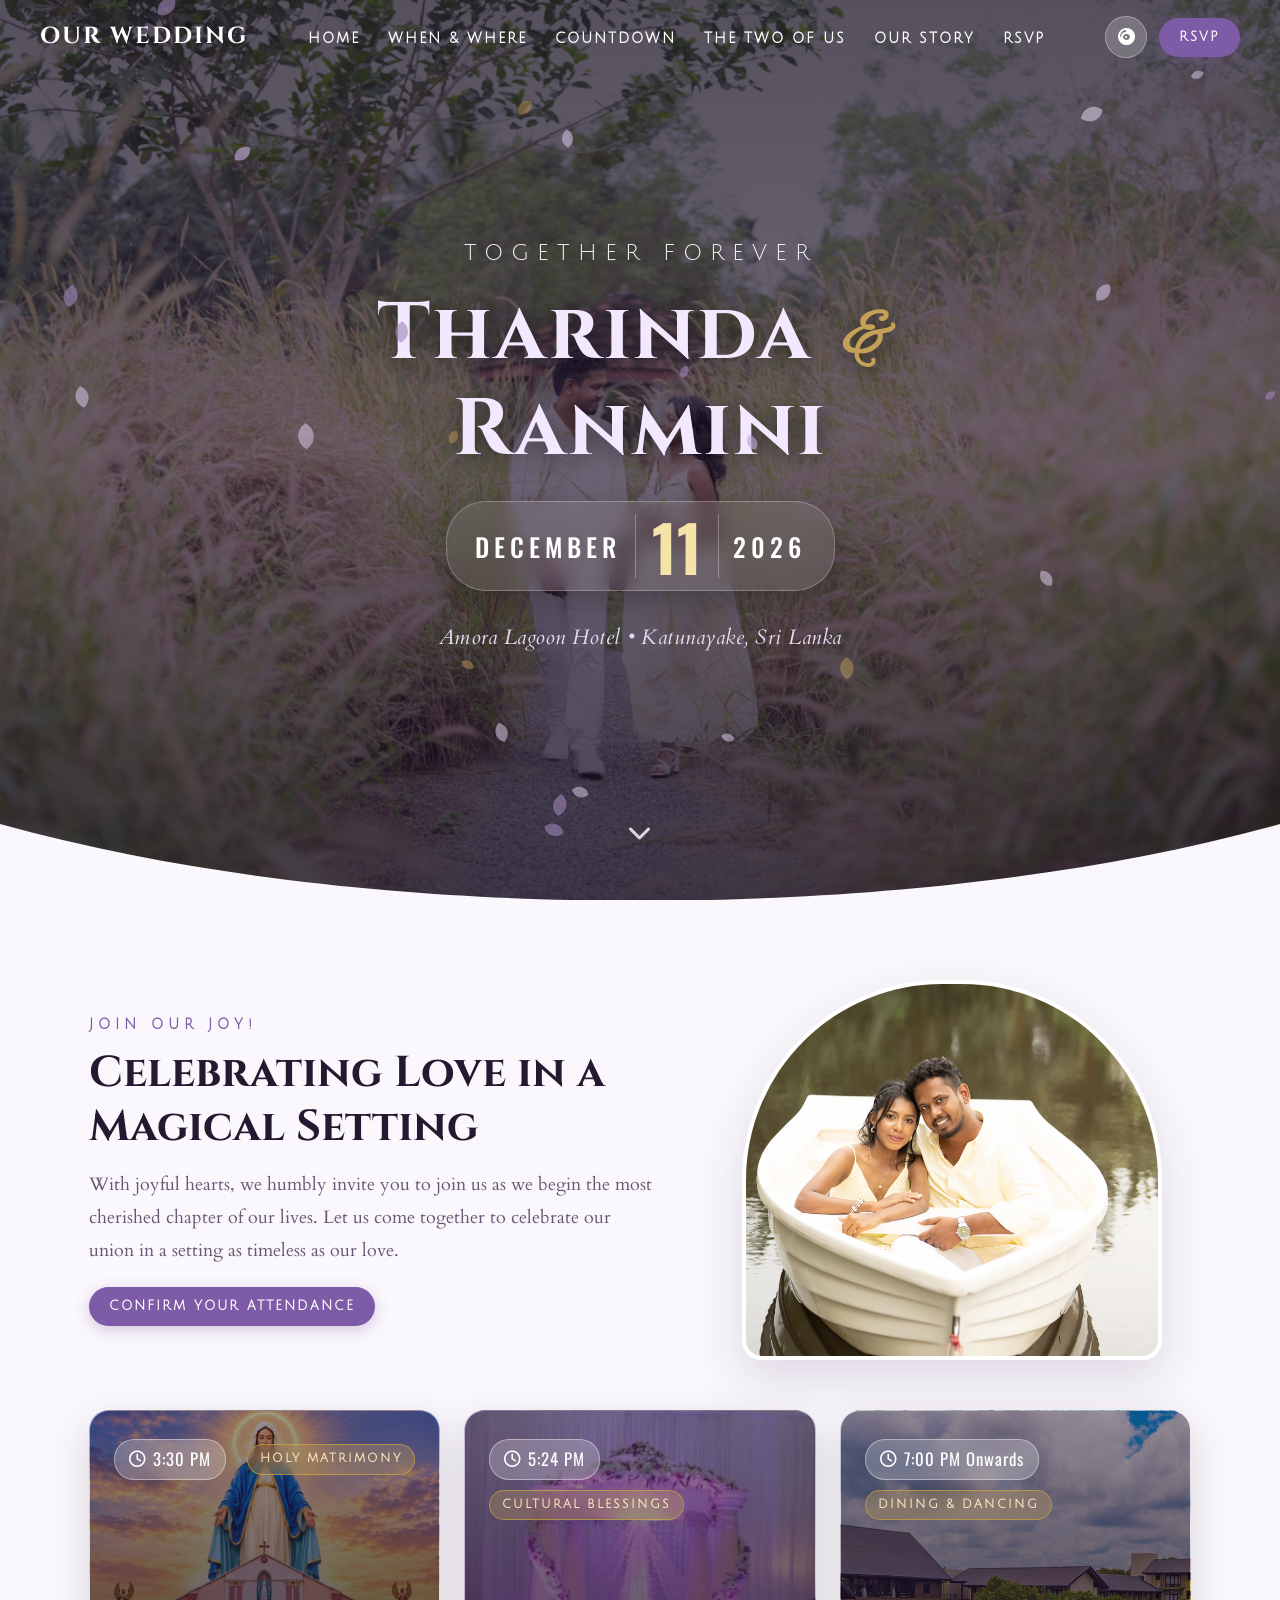
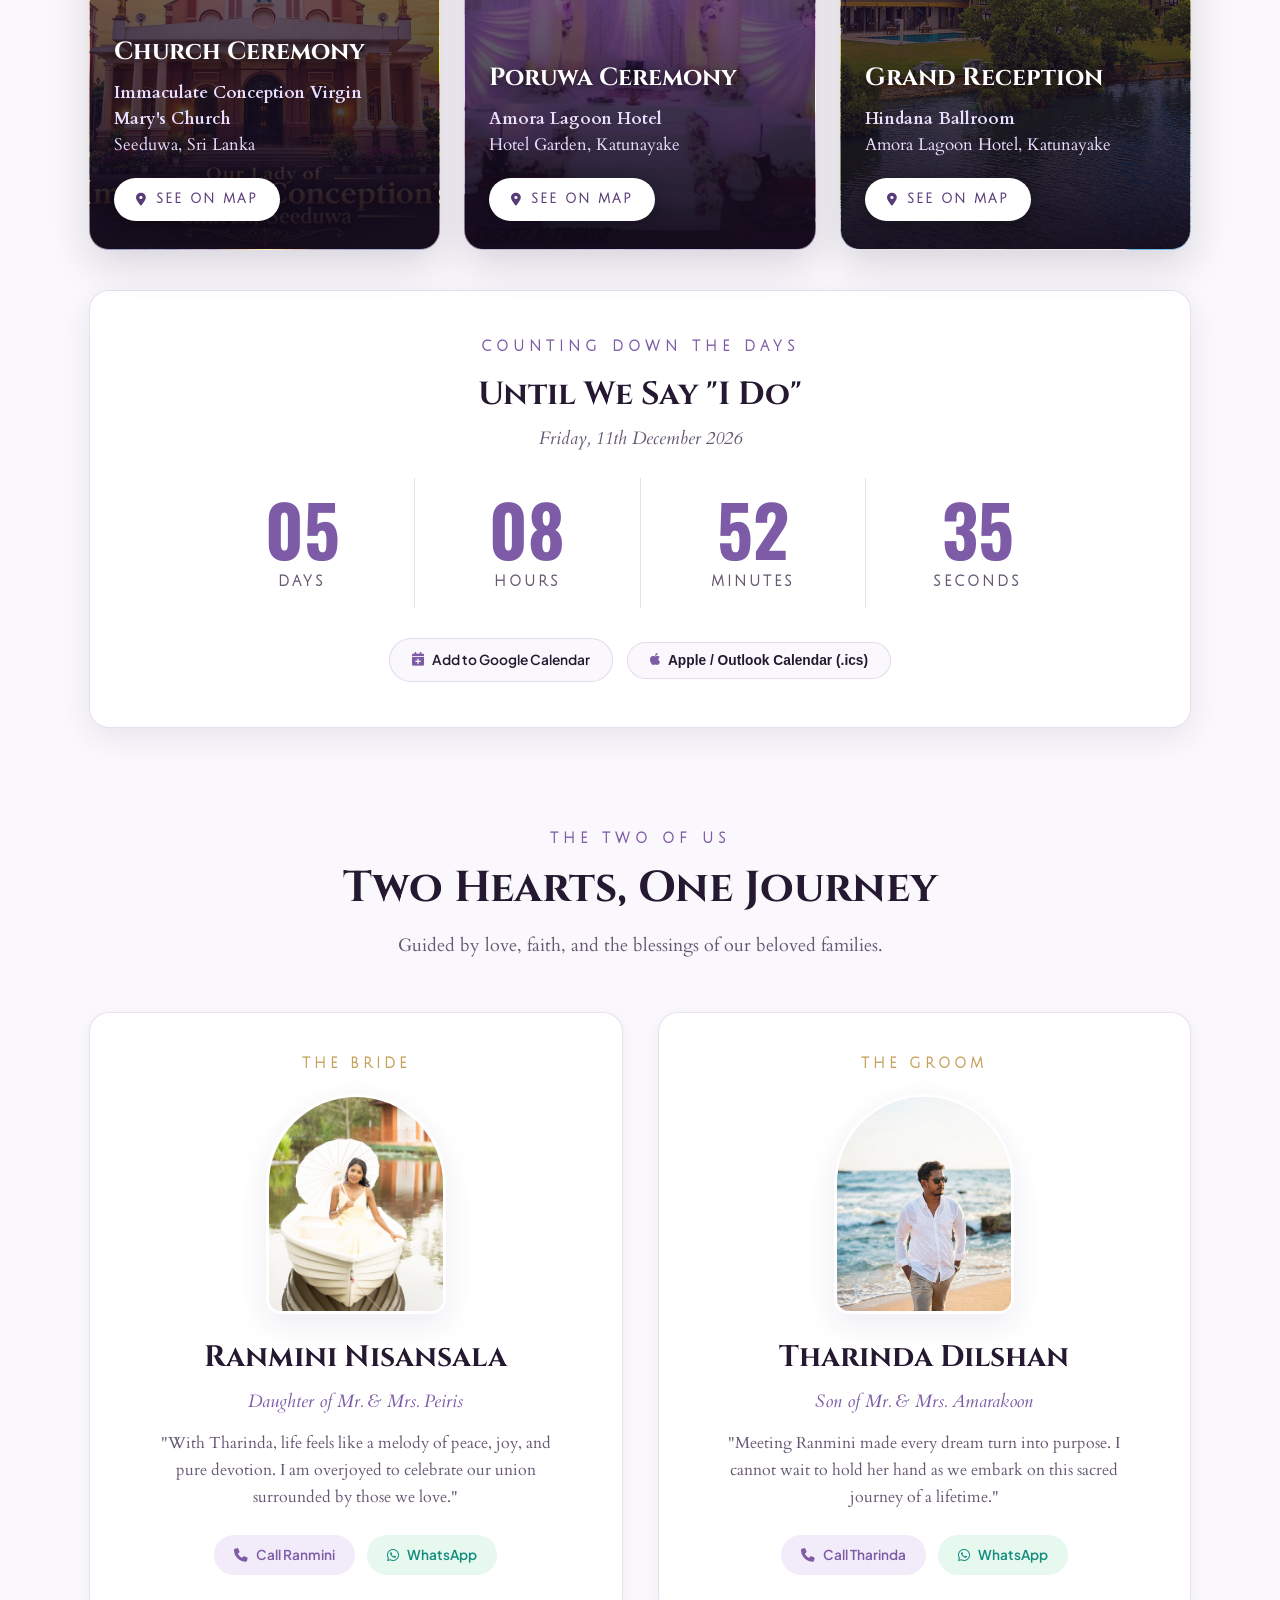
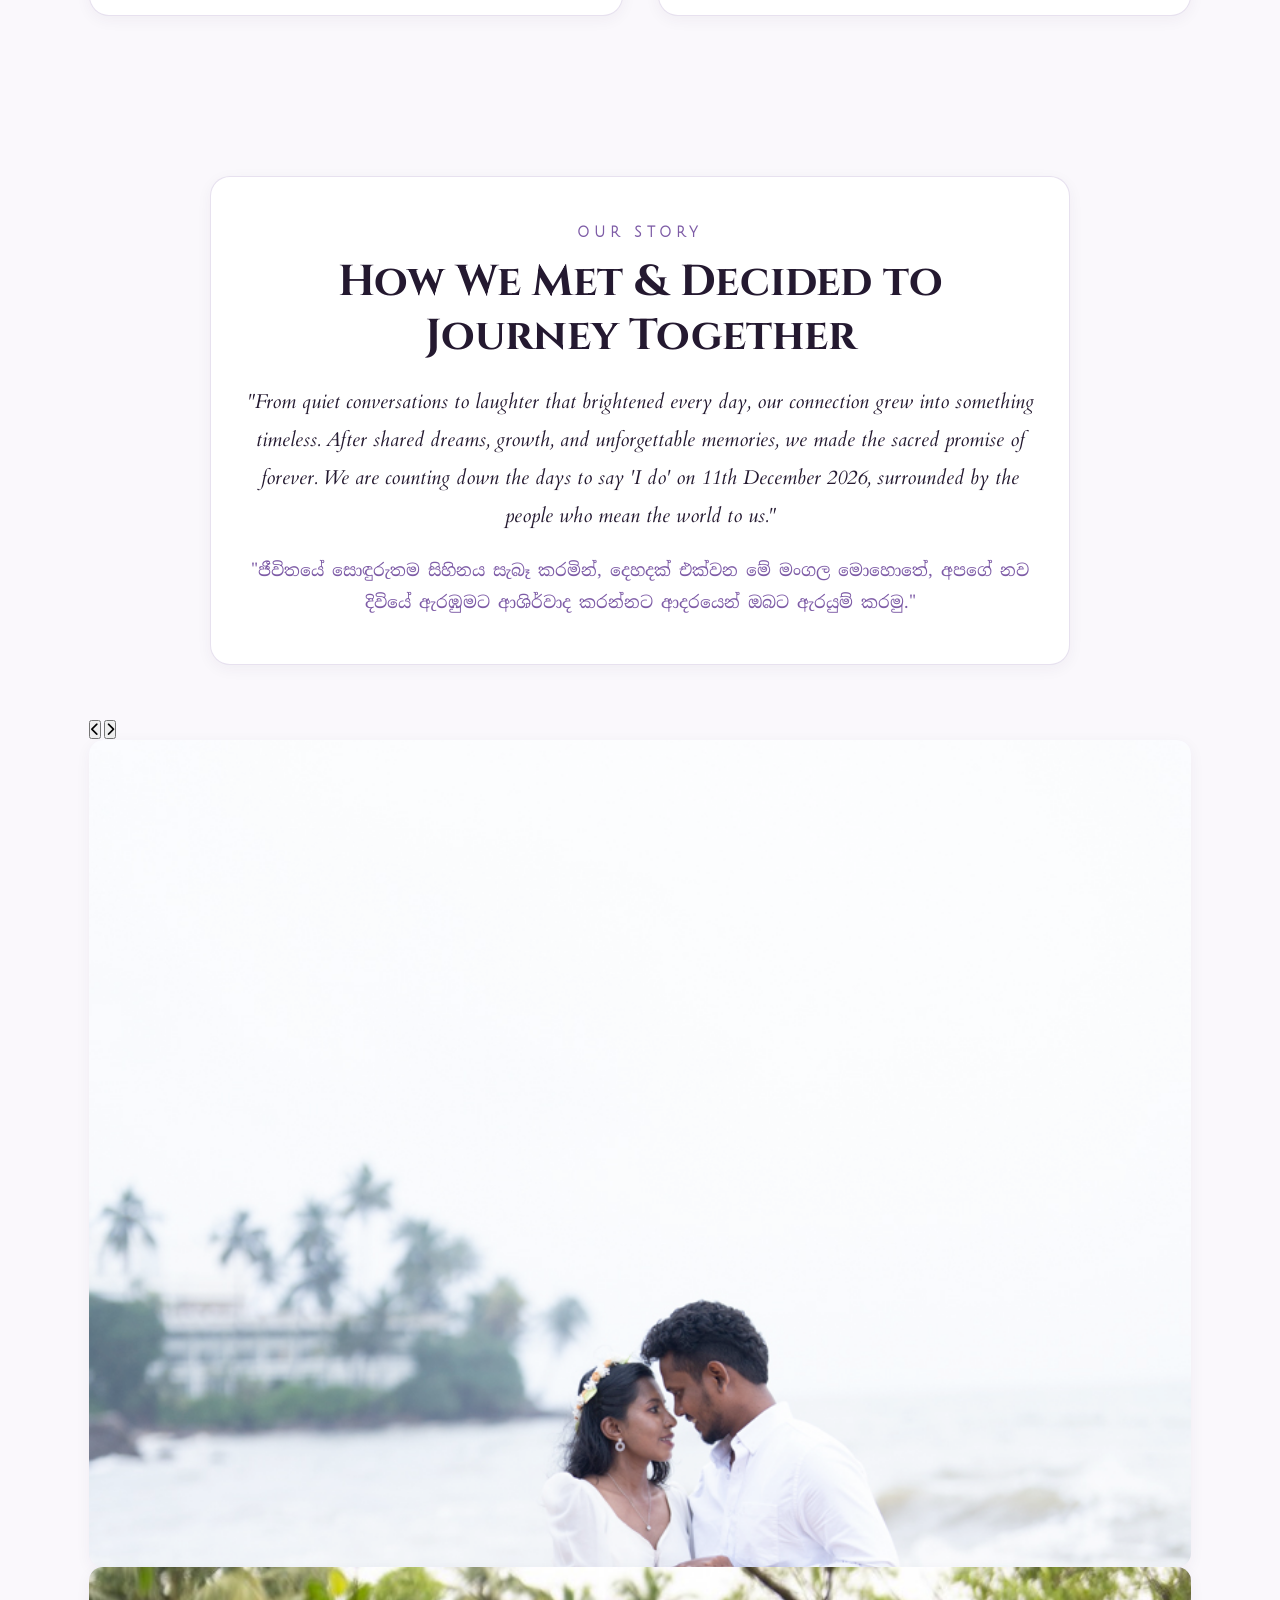
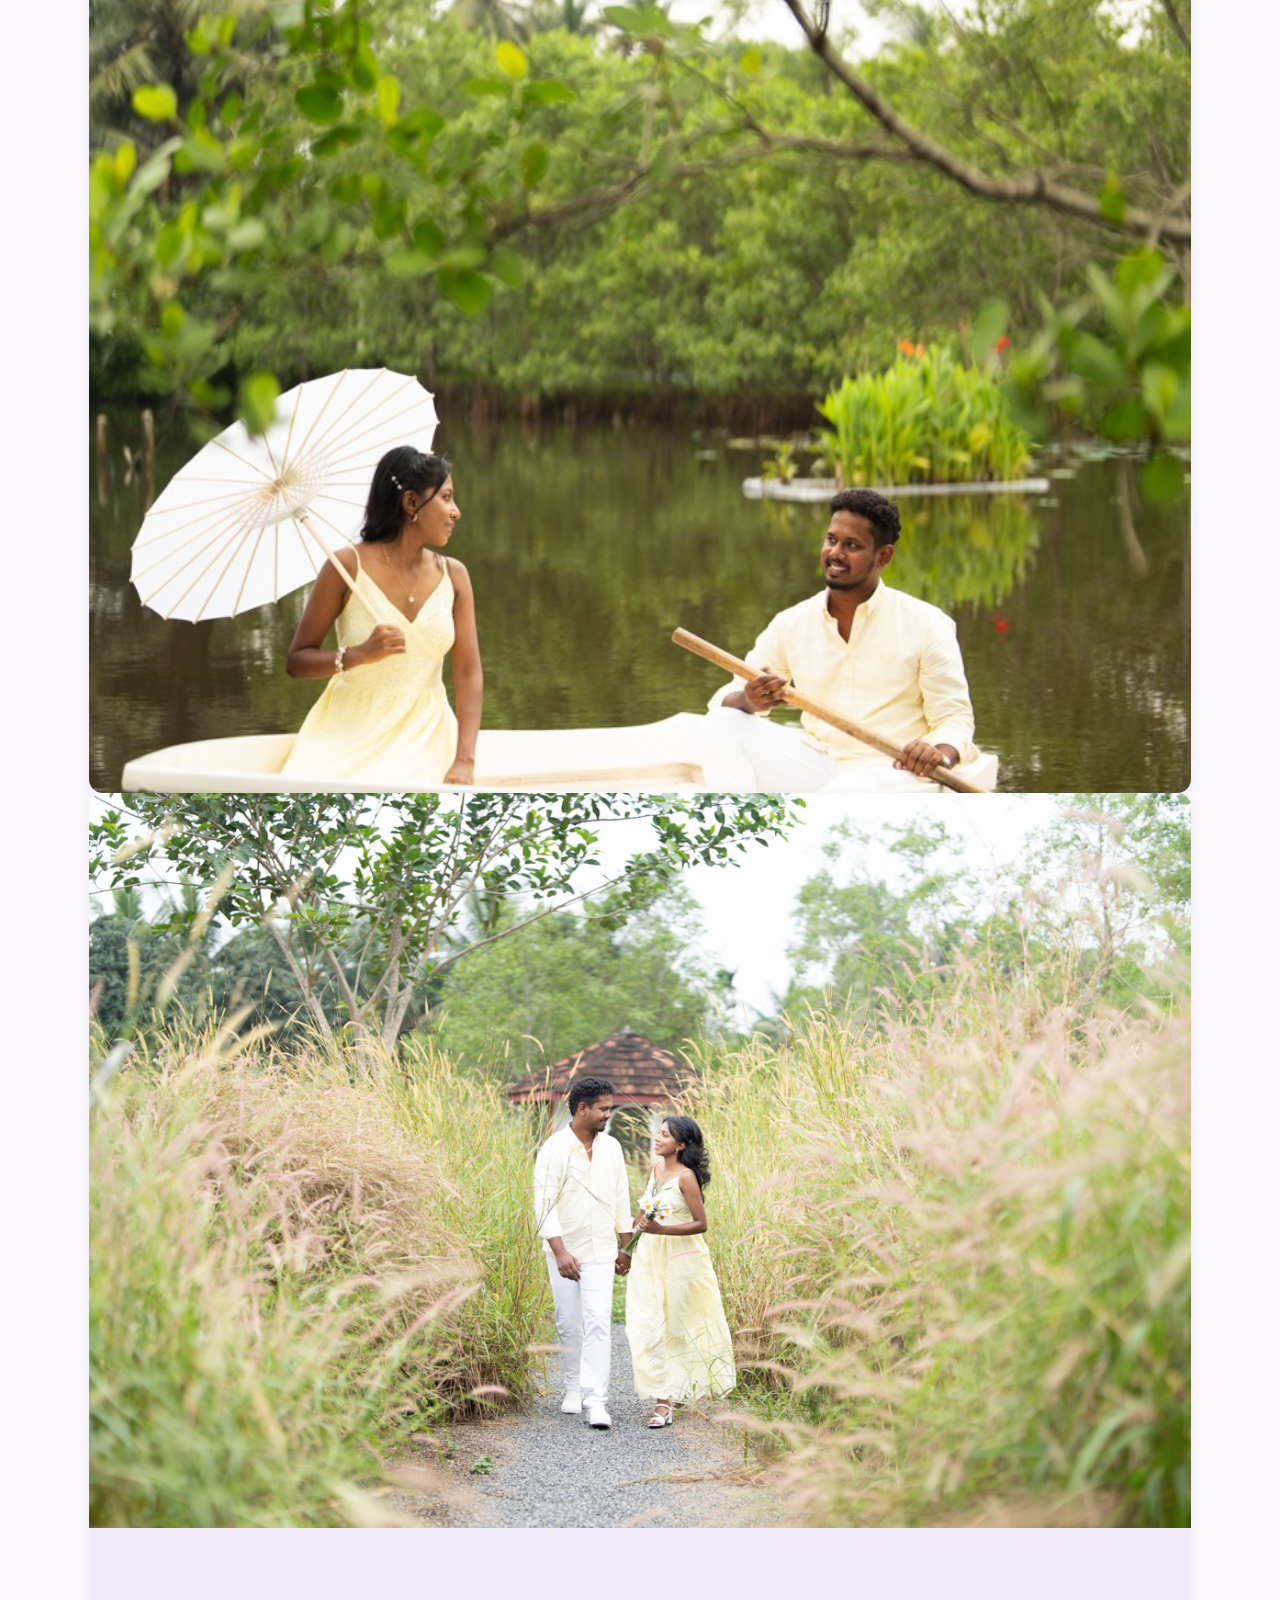
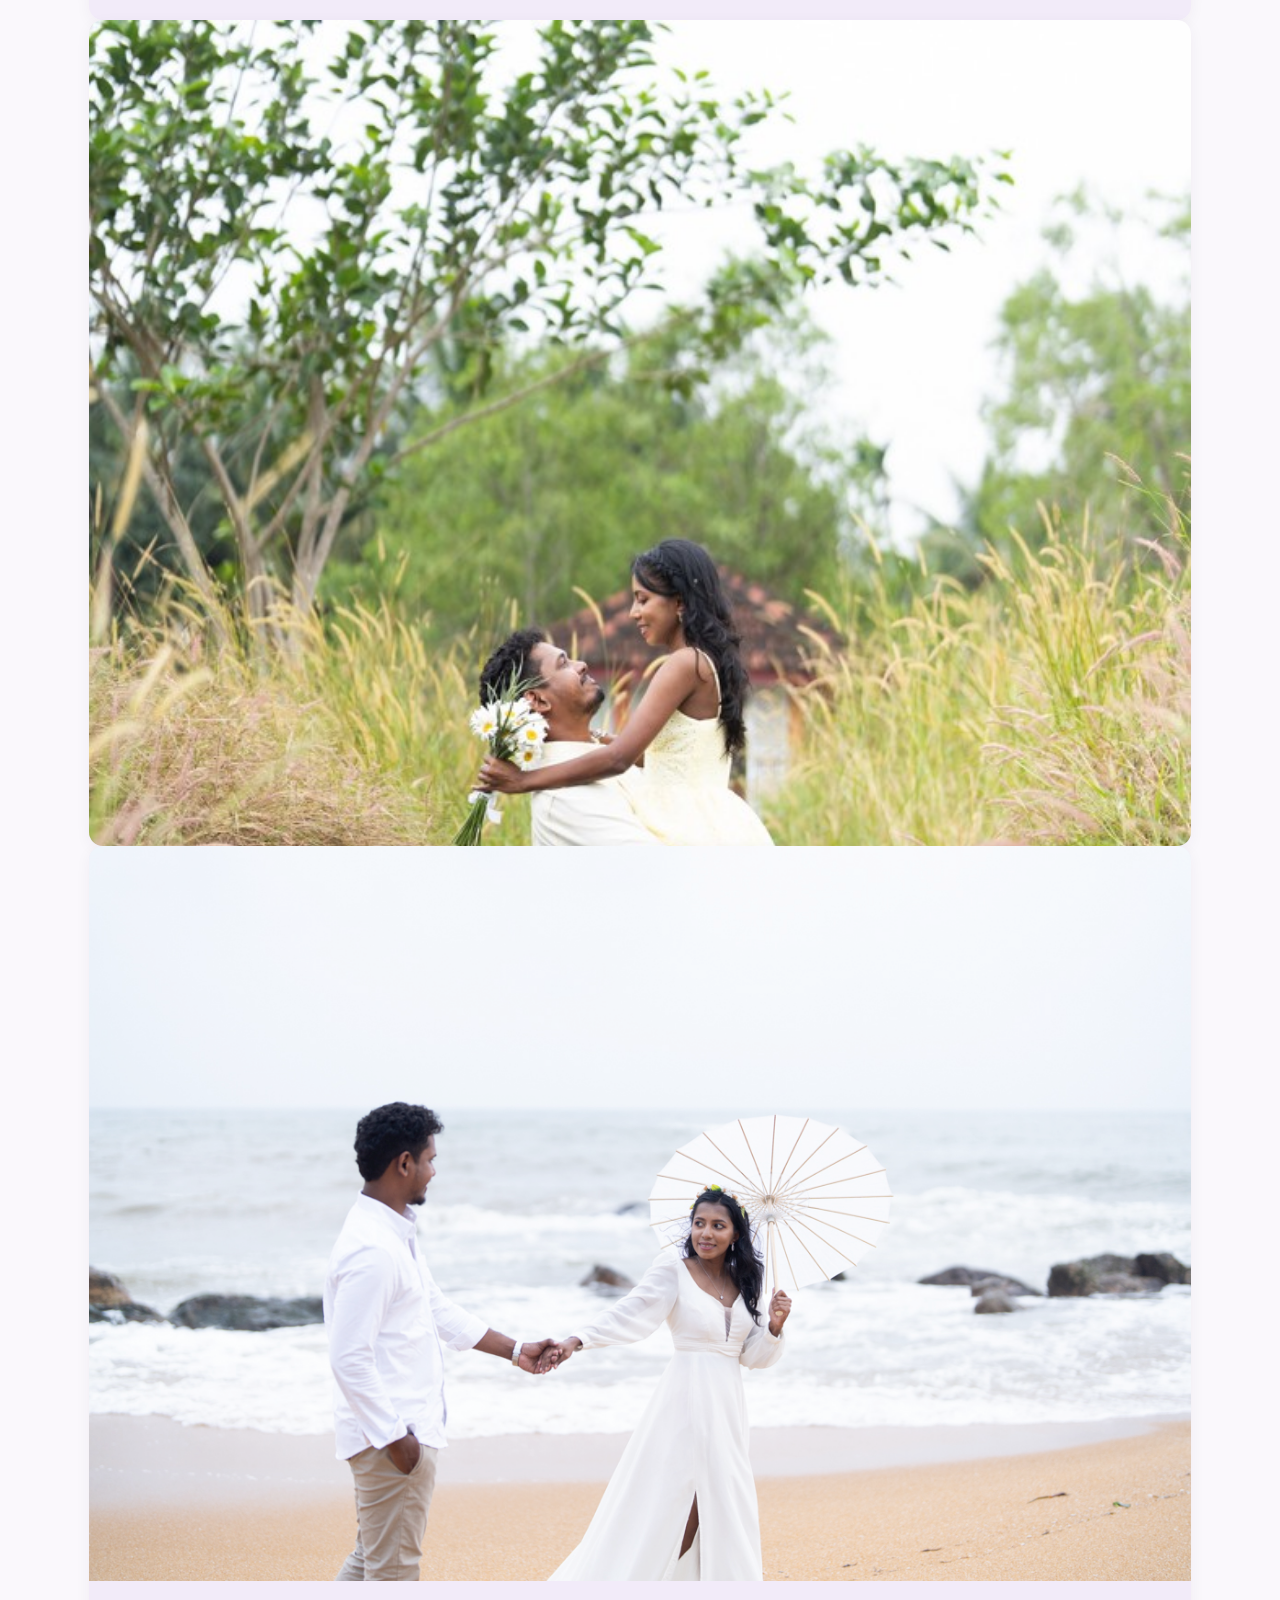
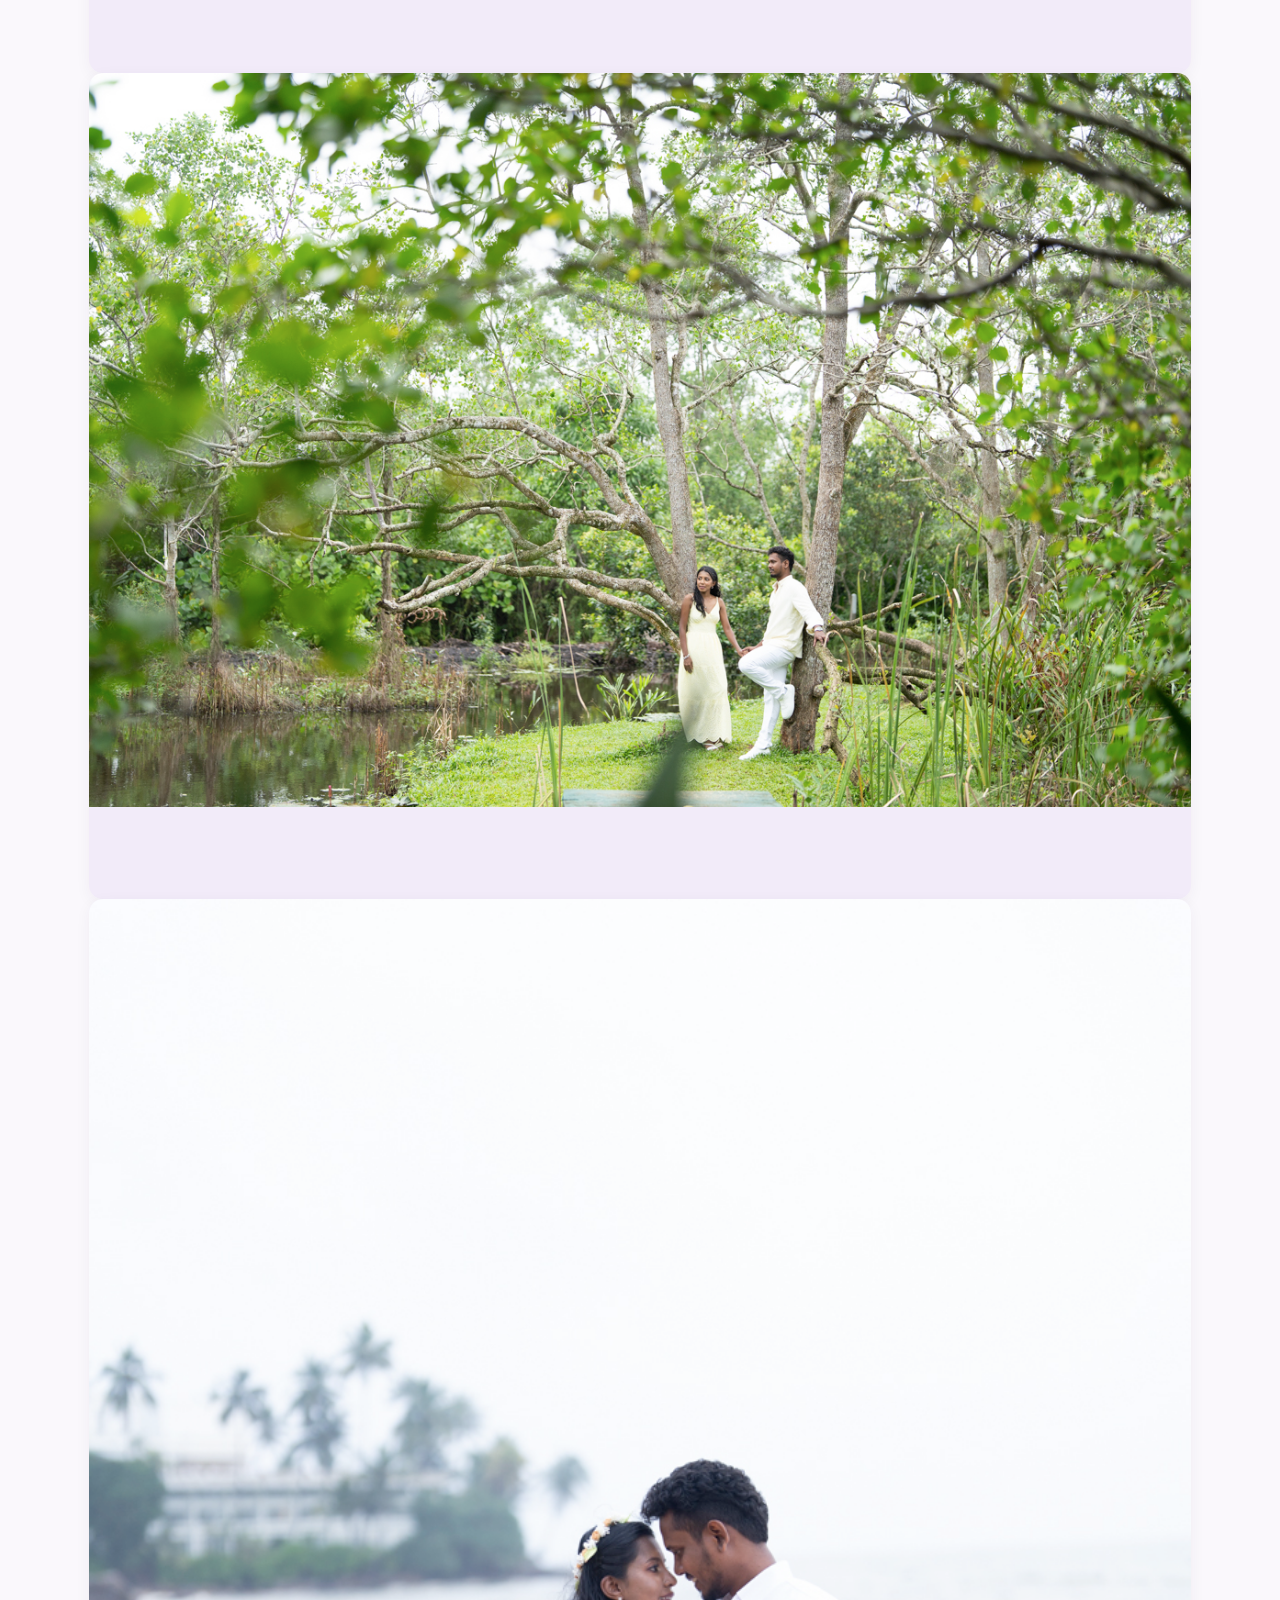
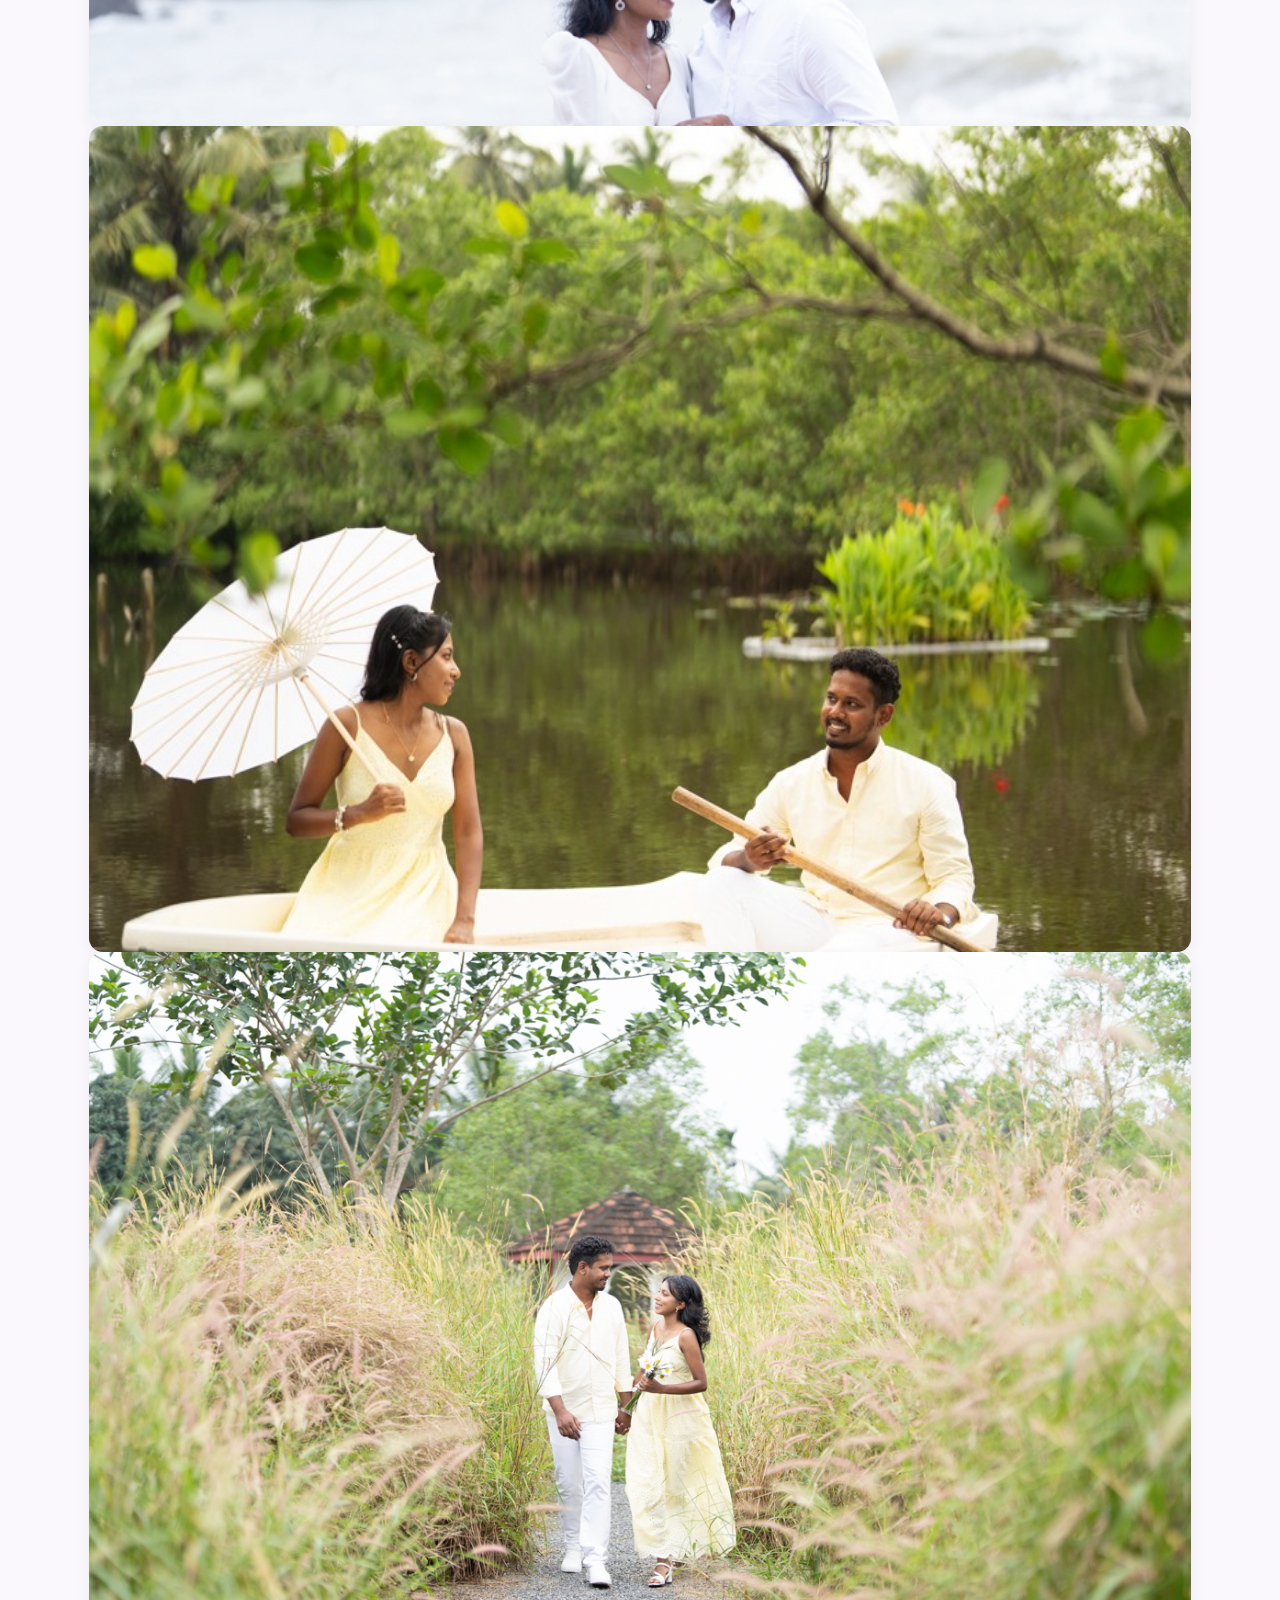
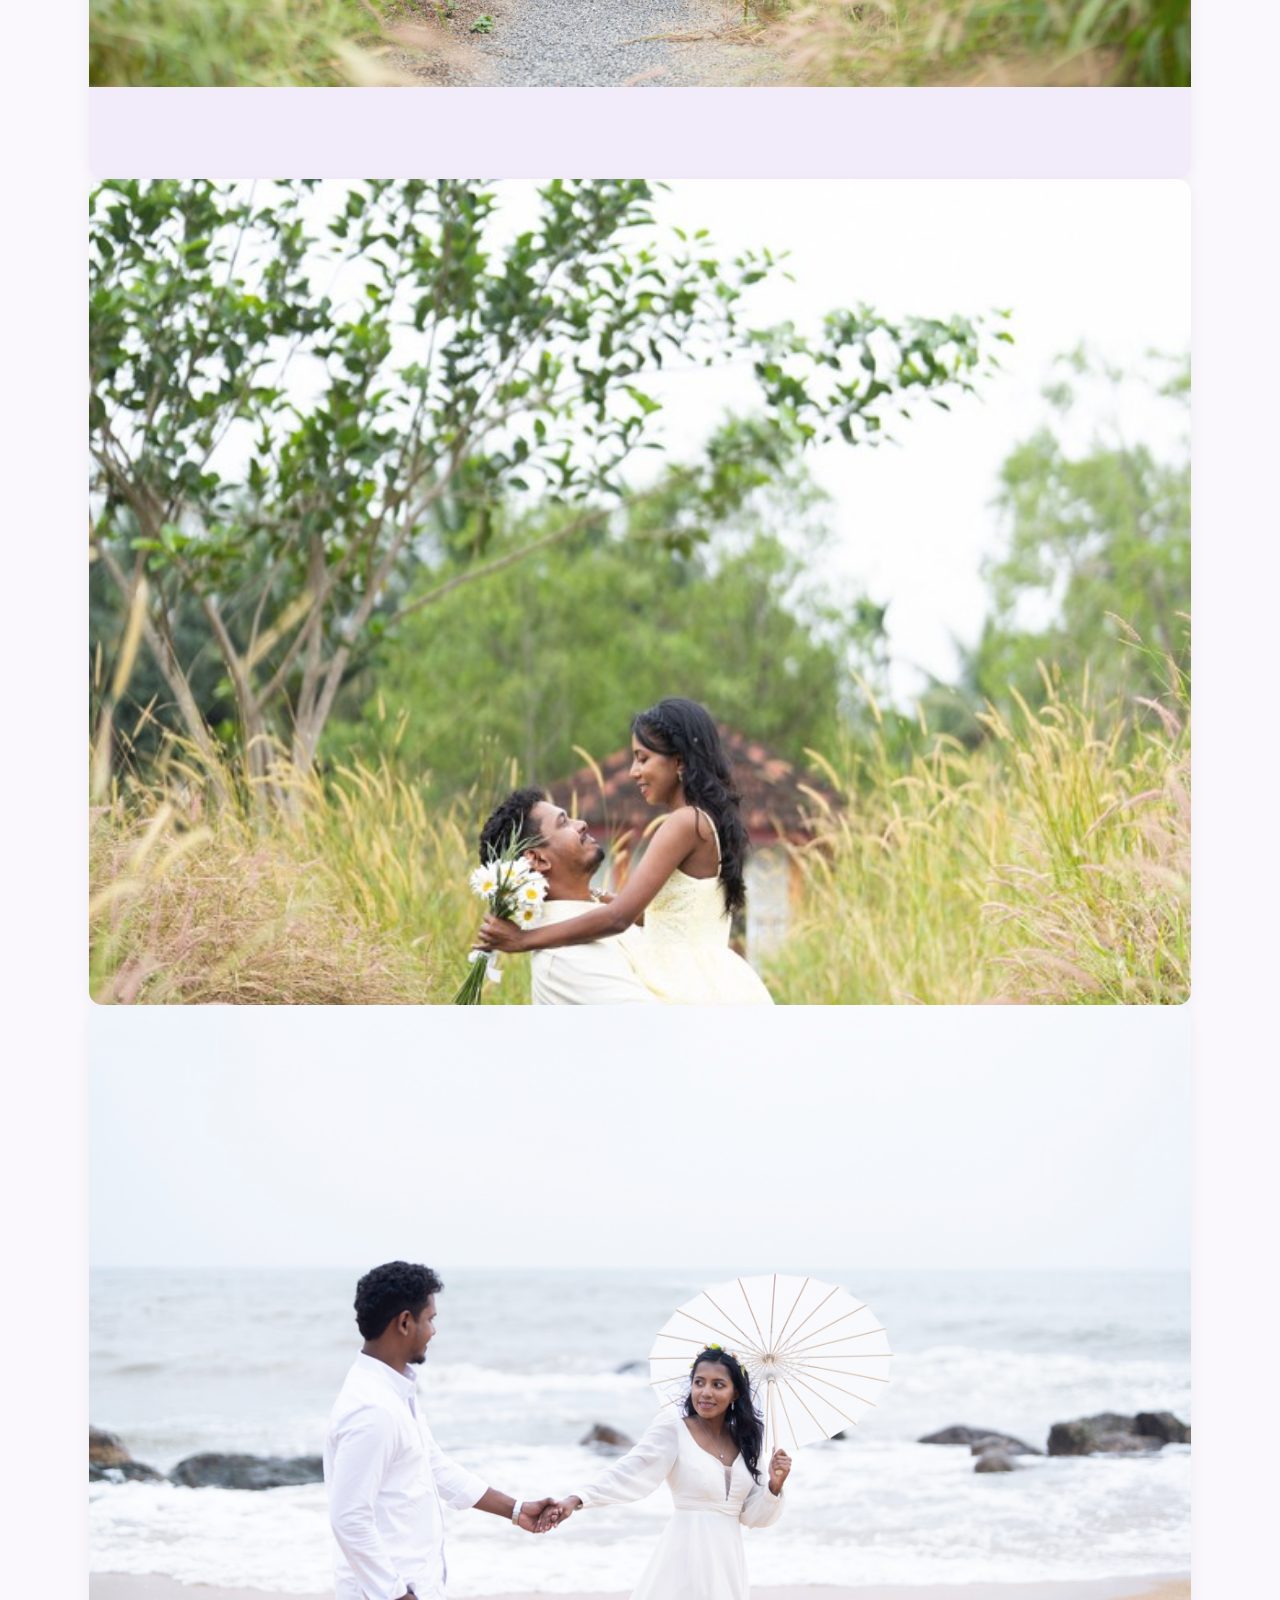
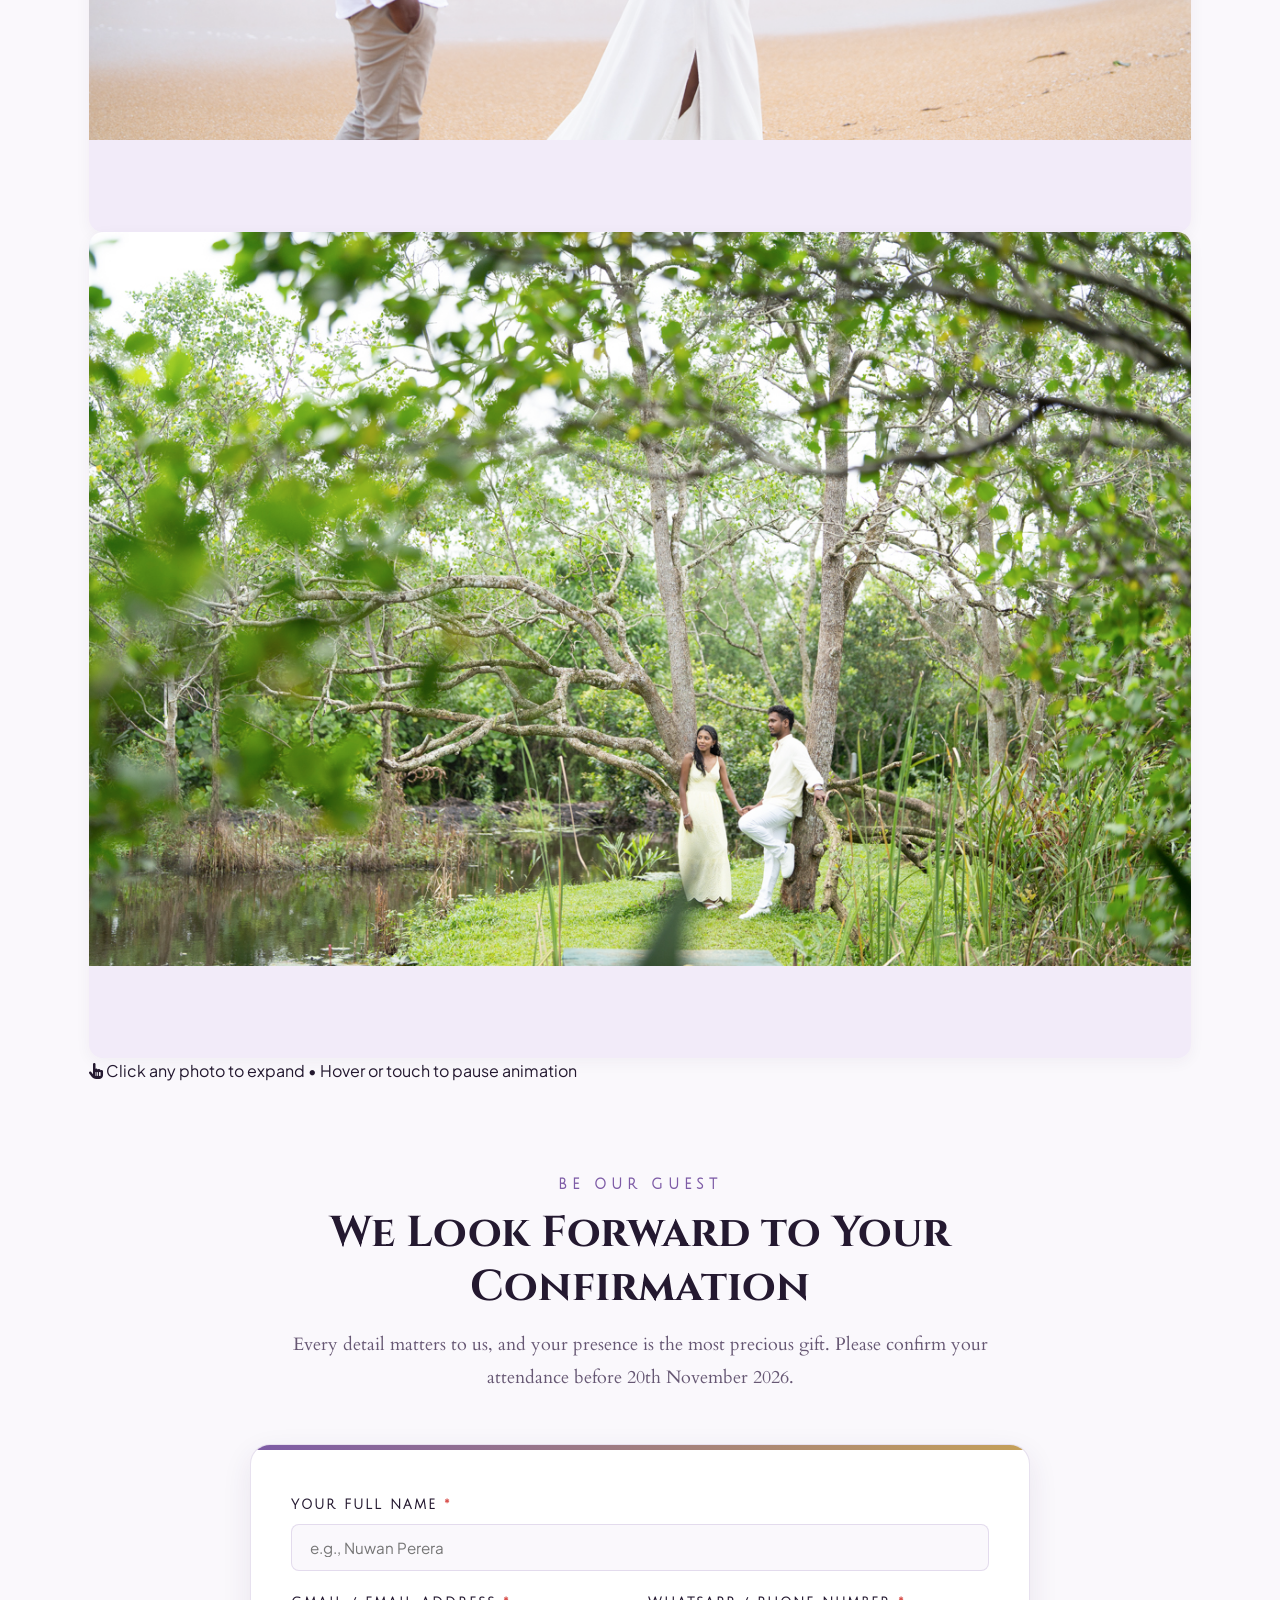
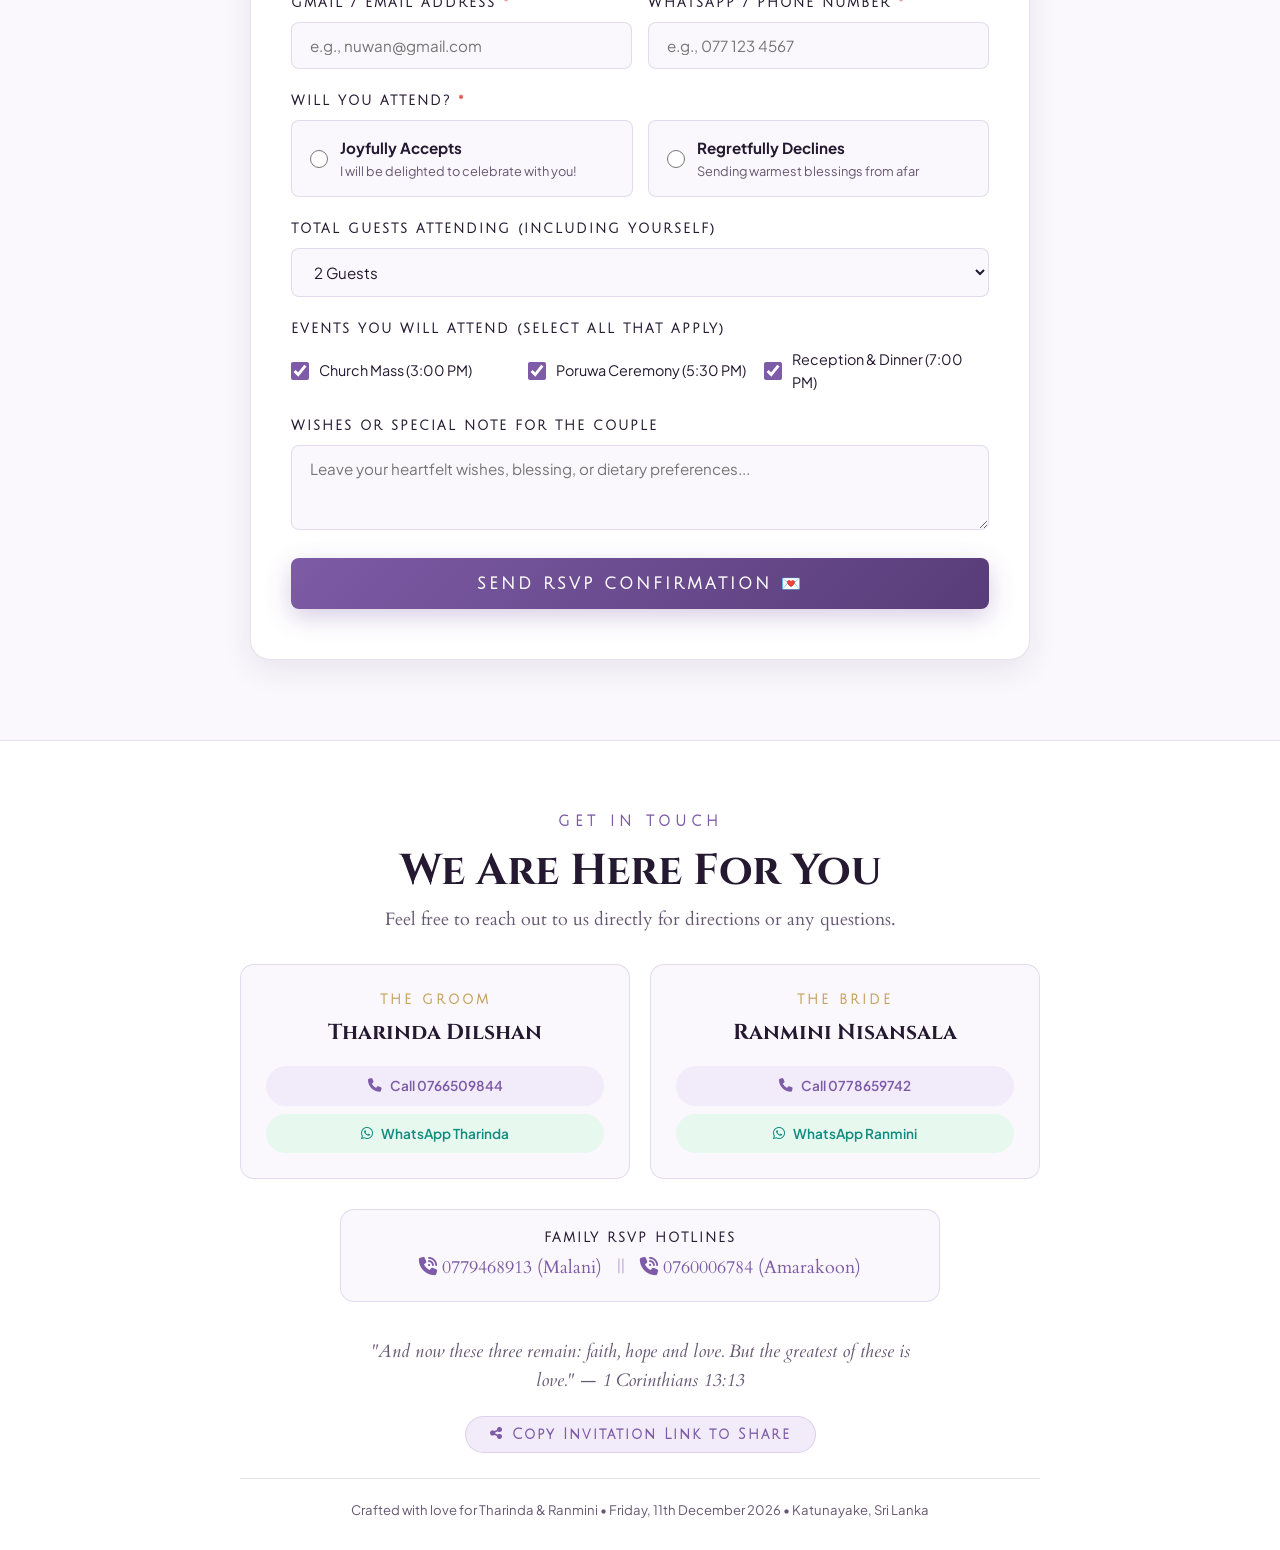
==== commit fb79f097: "Add files via upload" ====
--- a/index.html
+++ b/index.html
@@ -32,7 +32,7 @@
   <canvas id="petals-canvas"></canvas>
 
   <!-- Background Music Audio Element -->
-  <audio id="wedding-audio" loop preload="auto">
+  <audio id="wedding-audio" autoplay loop preload="auto" playsinline>
     <source src="assets/audio/wedding-melody.mp3" type="audio/mp3">
   </audio>
 
@@ -333,48 +333,132 @@
         </p>
       </div>
 
-      <!-- 6-Photo Moments Gallery -->
-      <div class="gallery-grid-modern">
-        <div class="gallery-card-item" data-caption="Sunset Stroll by the Ocean">
-          <img src="assets/images/gallery-1.jpg" alt="Pre-shoot photo 1" class="gallery-card-img">
-          <div class="gallery-card-overlay">
-            <span class="gallery-overlay-title">Sunset Horizon</span>
-          </div>
-        </div>
-
-        <div class="gallery-card-item" data-caption="Under the Floral Archway">
-          <img src="assets/images/gallery-2.jpg" alt="Pre-shoot photo 2" class="gallery-card-img">
-          <div class="gallery-card-overlay">
-            <span class="gallery-overlay-title">Under the Floral Arch</span>
-          </div>
-        </div>
-
-        <div class="gallery-card-item" data-caption="Sweet Laughter & Golden Hours">
-          <img src="assets/images/gallery-3.jpg" alt="Pre-shoot photo 3" class="gallery-card-img">
-          <div class="gallery-card-overlay">
-            <span class="gallery-overlay-title">Cherished Laughs</span>
-          </div>
-        </div>
-
-        <div class="gallery-card-item" data-caption="Walking Towards Forever">
-          <img src="assets/images/gallery-4.jpg" alt="Pre-shoot photo 4" class="gallery-card-img">
-          <div class="gallery-card-overlay">
-            <span class="gallery-overlay-title">Hand in Hand</span>
-          </div>
-        </div>
-
-        <div class="gallery-card-item" data-caption="The Promise of a Lifetime">
-          <img src="assets/images/gallery-5.jpg" alt="Pre-shoot photo 5" class="gallery-card-img">
-          <div class="gallery-card-overlay">
-            <span class="gallery-overlay-title">Forever &amp; Always</span>
-          </div>
-        </div>
-
-        <div class="gallery-card-item" data-caption="Underneath the Starlit Sky">
-          <img src="assets/images/gallery-6.jpg" alt="Pre-shoot photo 6" class="gallery-card-img">
-          <div class="gallery-card-overlay">
-            <span class="gallery-overlay-title">Lagoon Romance</span>
-          </div>
+      <!-- 6-Photo Moments Gallery (Animated Continuous Reel) -->
+      <div class="gallery-marquee-wrapper">
+        <!-- Directional controls for 'ehata mehata' sliding -->
+        <button id="gallery-ctrl-prev" class="gallery-marquee-ctrl prev" aria-label="Slide Left" title="Scroll Left">
+          <i class="fa-solid fa-chevron-left"></i>
+        </button>
+        <button id="gallery-ctrl-next" class="gallery-marquee-ctrl next" aria-label="Slide Right" title="Scroll Right">
+          <i class="fa-solid fa-chevron-right"></i>
+        </button>
+
+        <div class="gallery-marquee-viewport" id="gallery-viewport">
+          <div class="gallery-marquee-track" id="gallery-track">
+            <!-- Set 1 (Cards 1 to 6) -->
+            <div class="gallery-card-item" data-index="0" data-caption="Sunset Stroll by the Ocean">
+              <div class="gallery-card-inner">
+                <img src="assets/images/gallery-1.jpg" alt="Pre-shoot photo 1" class="gallery-card-img" loading="lazy">
+                <div class="gallery-card-overlay">
+                  <span class="gallery-overlay-badge"><i class="fa-solid fa-heart"></i> Sunset Horizon</span>
+                </div>
+              </div>
+            </div>
+
+            <div class="gallery-card-item" data-index="1" data-caption="Under the Floral Archway">
+              <div class="gallery-card-inner">
+                <img src="assets/images/gallery-2.jpg" alt="Pre-shoot photo 2" class="gallery-card-img" loading="lazy">
+                <div class="gallery-card-overlay">
+                  <span class="gallery-overlay-badge"><i class="fa-solid fa-heart"></i> Under the Floral Arch</span>
+                </div>
+              </div>
+            </div>
+
+            <div class="gallery-card-item" data-index="2" data-caption="Sweet Laughter & Golden Hours">
+              <div class="gallery-card-inner">
+                <img src="assets/images/gallery-3.jpg" alt="Pre-shoot photo 3" class="gallery-card-img" loading="lazy">
+                <div class="gallery-card-overlay">
+                  <span class="gallery-overlay-badge"><i class="fa-solid fa-heart"></i> Cherished Laughs</span>
+                </div>
+              </div>
+            </div>
+
+            <div class="gallery-card-item" data-index="3" data-caption="Walking Towards Forever">
+              <div class="gallery-card-inner">
+                <img src="assets/images/gallery-4.jpg" alt="Pre-shoot photo 4" class="gallery-card-img" loading="lazy">
+                <div class="gallery-card-overlay">
+                  <span class="gallery-overlay-badge"><i class="fa-solid fa-heart"></i> Hand in Hand</span>
+                </div>
+              </div>
+            </div>
+
+            <div class="gallery-card-item" data-index="4" data-caption="The Promise of a Lifetime">
+              <div class="gallery-card-inner">
+                <img src="assets/images/gallery-5.jpg" alt="Pre-shoot photo 5" class="gallery-card-img" loading="lazy">
+                <div class="gallery-card-overlay">
+                  <span class="gallery-overlay-badge"><i class="fa-solid fa-heart"></i> Forever &amp; Always</span>
+                </div>
+              </div>
+            </div>
+
+            <div class="gallery-card-item" data-index="5" data-caption="Underneath the Starlit Sky">
+              <div class="gallery-card-inner">
+                <img src="assets/images/gallery-6.jpg" alt="Pre-shoot photo 6" class="gallery-card-img" loading="lazy">
+                <div class="gallery-card-overlay">
+                  <span class="gallery-overlay-badge"><i class="fa-solid fa-heart"></i> Lagoon Romance</span>
+                </div>
+              </div>
+            </div>
+
+            <!-- Set 2 (Seamless Infinite Marquee Duplicate 1 to 6) -->
+            <div class="gallery-card-item" data-index="0" data-caption="Sunset Stroll by the Ocean">
+              <div class="gallery-card-inner">
+                <img src="assets/images/gallery-1.jpg" alt="Pre-shoot photo 1" class="gallery-card-img" loading="lazy">
+                <div class="gallery-card-overlay">
+                  <span class="gallery-overlay-badge"><i class="fa-solid fa-heart"></i> Sunset Horizon</span>
+                </div>
+              </div>
+            </div>
+
+            <div class="gallery-card-item" data-index="1" data-caption="Under the Floral Archway">
+              <div class="gallery-card-inner">
+                <img src="assets/images/gallery-2.jpg" alt="Pre-shoot photo 2" class="gallery-card-img" loading="lazy">
+                <div class="gallery-card-overlay">
+                  <span class="gallery-overlay-badge"><i class="fa-solid fa-heart"></i> Under the Floral Arch</span>
+                </div>
+              </div>
+            </div>
+
+            <div class="gallery-card-item" data-index="2" data-caption="Sweet Laughter & Golden Hours">
+              <div class="gallery-card-inner">
+                <img src="assets/images/gallery-3.jpg" alt="Pre-shoot photo 3" class="gallery-card-img" loading="lazy">
+                <div class="gallery-card-overlay">
+                  <span class="gallery-overlay-badge"><i class="fa-solid fa-heart"></i> Cherished Laughs</span>
+                </div>
+              </div>
+            </div>
+
+            <div class="gallery-card-item" data-index="3" data-caption="Walking Towards Forever">
+              <div class="gallery-card-inner">
+                <img src="assets/images/gallery-4.jpg" alt="Pre-shoot photo 4" class="gallery-card-img" loading="lazy">
+                <div class="gallery-card-overlay">
+                  <span class="gallery-overlay-badge"><i class="fa-solid fa-heart"></i> Hand in Hand</span>
+                </div>
+              </div>
+            </div>
+
+            <div class="gallery-card-item" data-index="4" data-caption="The Promise of a Lifetime">
+              <div class="gallery-card-inner">
+                <img src="assets/images/gallery-5.jpg" alt="Pre-shoot photo 5" class="gallery-card-img" loading="lazy">
+                <div class="gallery-card-overlay">
+                  <span class="gallery-overlay-badge"><i class="fa-solid fa-heart"></i> Forever &amp; Always</span>
+                </div>
+              </div>
+            </div>
+
+            <div class="gallery-card-item" data-index="5" data-caption="Underneath the Starlit Sky">
+              <div class="gallery-card-inner">
+                <img src="assets/images/gallery-6.jpg" alt="Pre-shoot photo 6" class="gallery-card-img" loading="lazy">
+                <div class="gallery-card-overlay">
+                  <span class="gallery-overlay-badge"><i class="fa-solid fa-heart"></i> Lagoon Romance</span>
+                </div>
+              </div>
+            </div>
+          </div>
+        </div>
+
+        <div class="gallery-marquee-hint">
+          <i class="fa-solid fa-hand-pointer"></i> <span>Click any photo to expand • Hover or touch to pause animation</span>
         </div>
       </div>
 
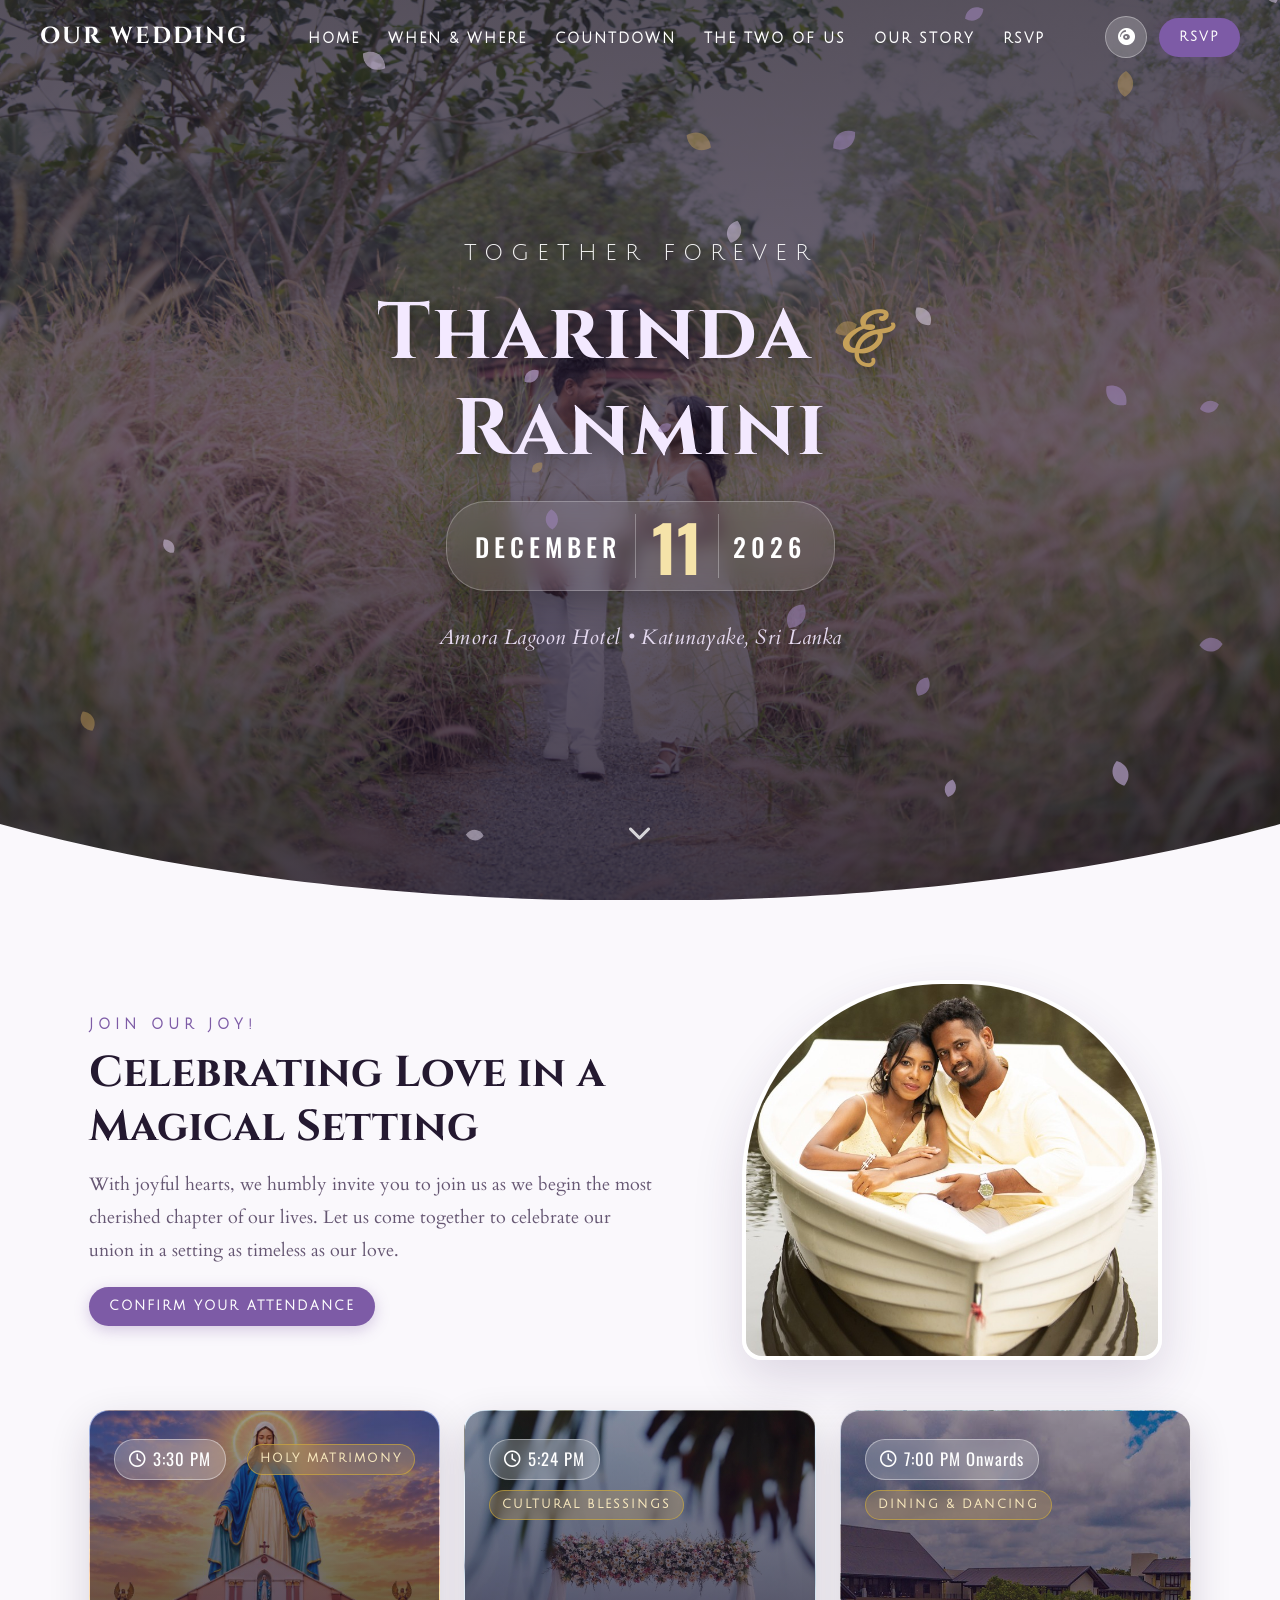
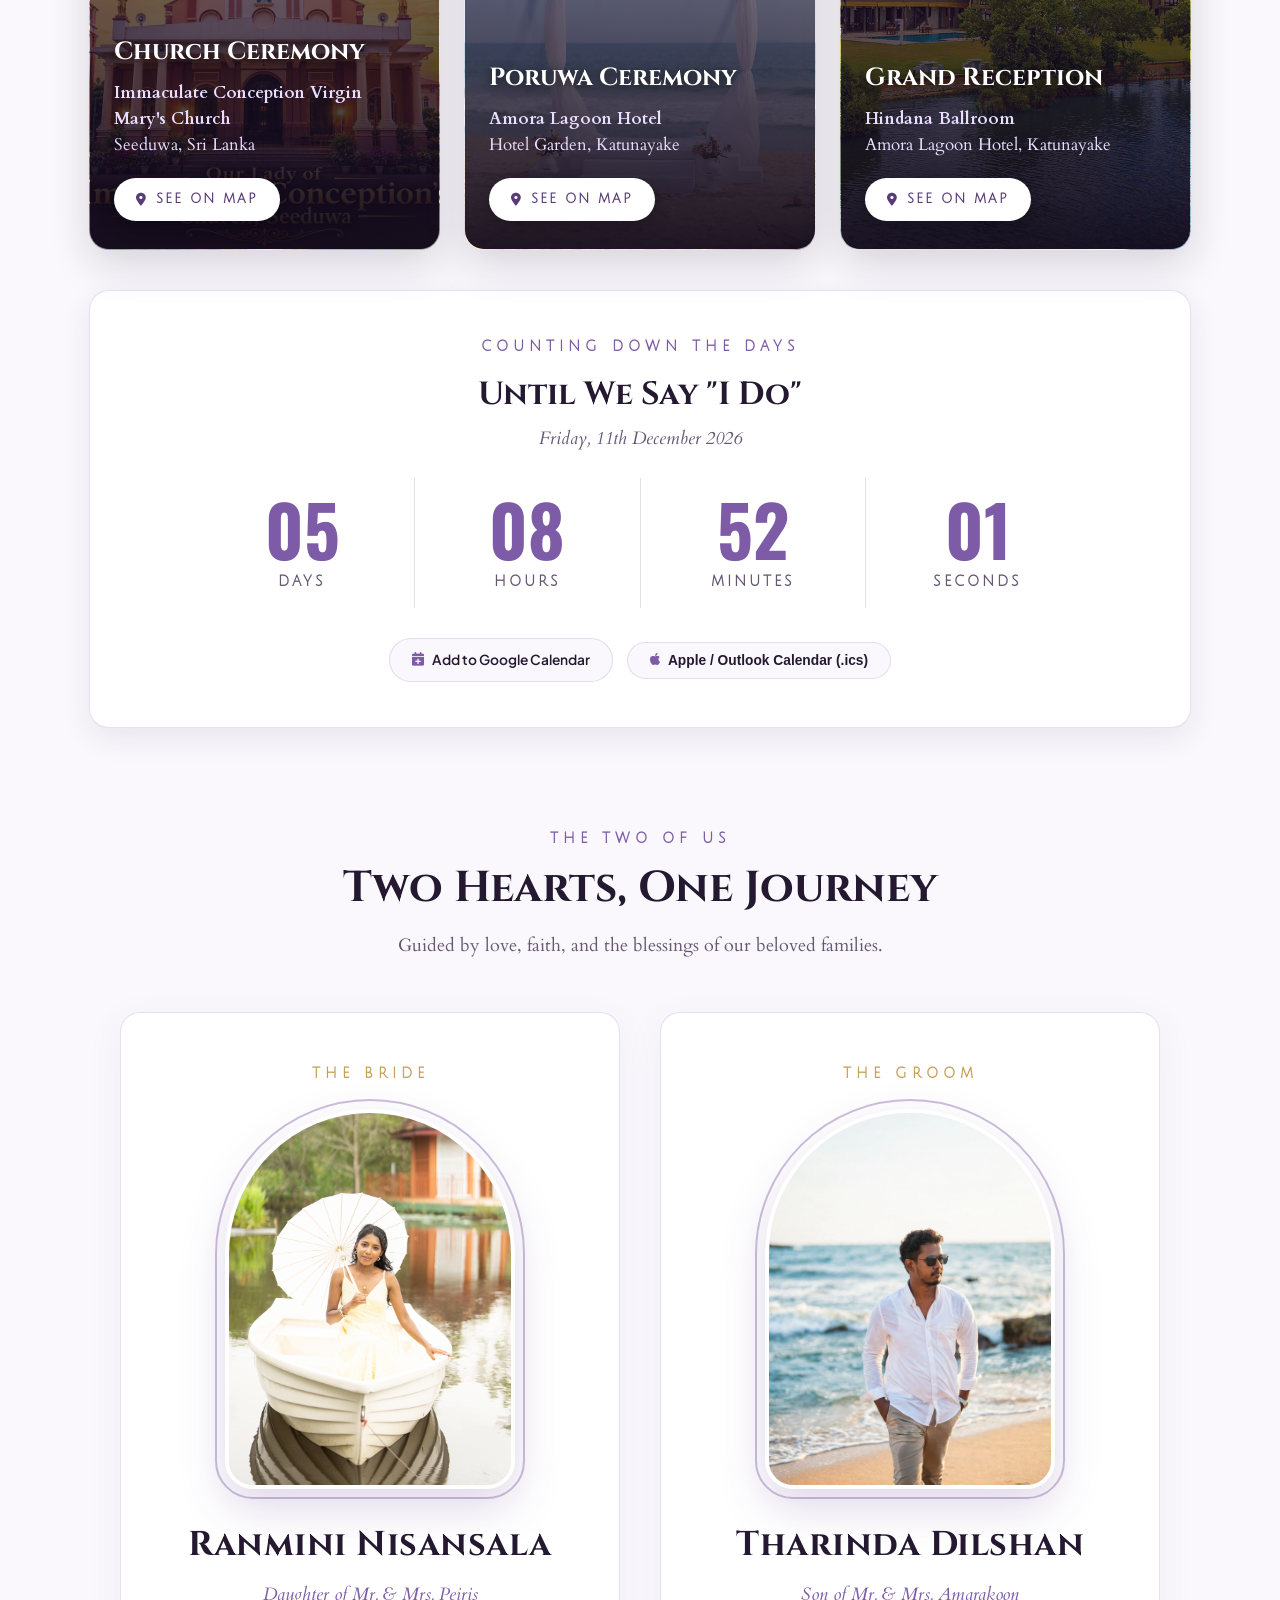
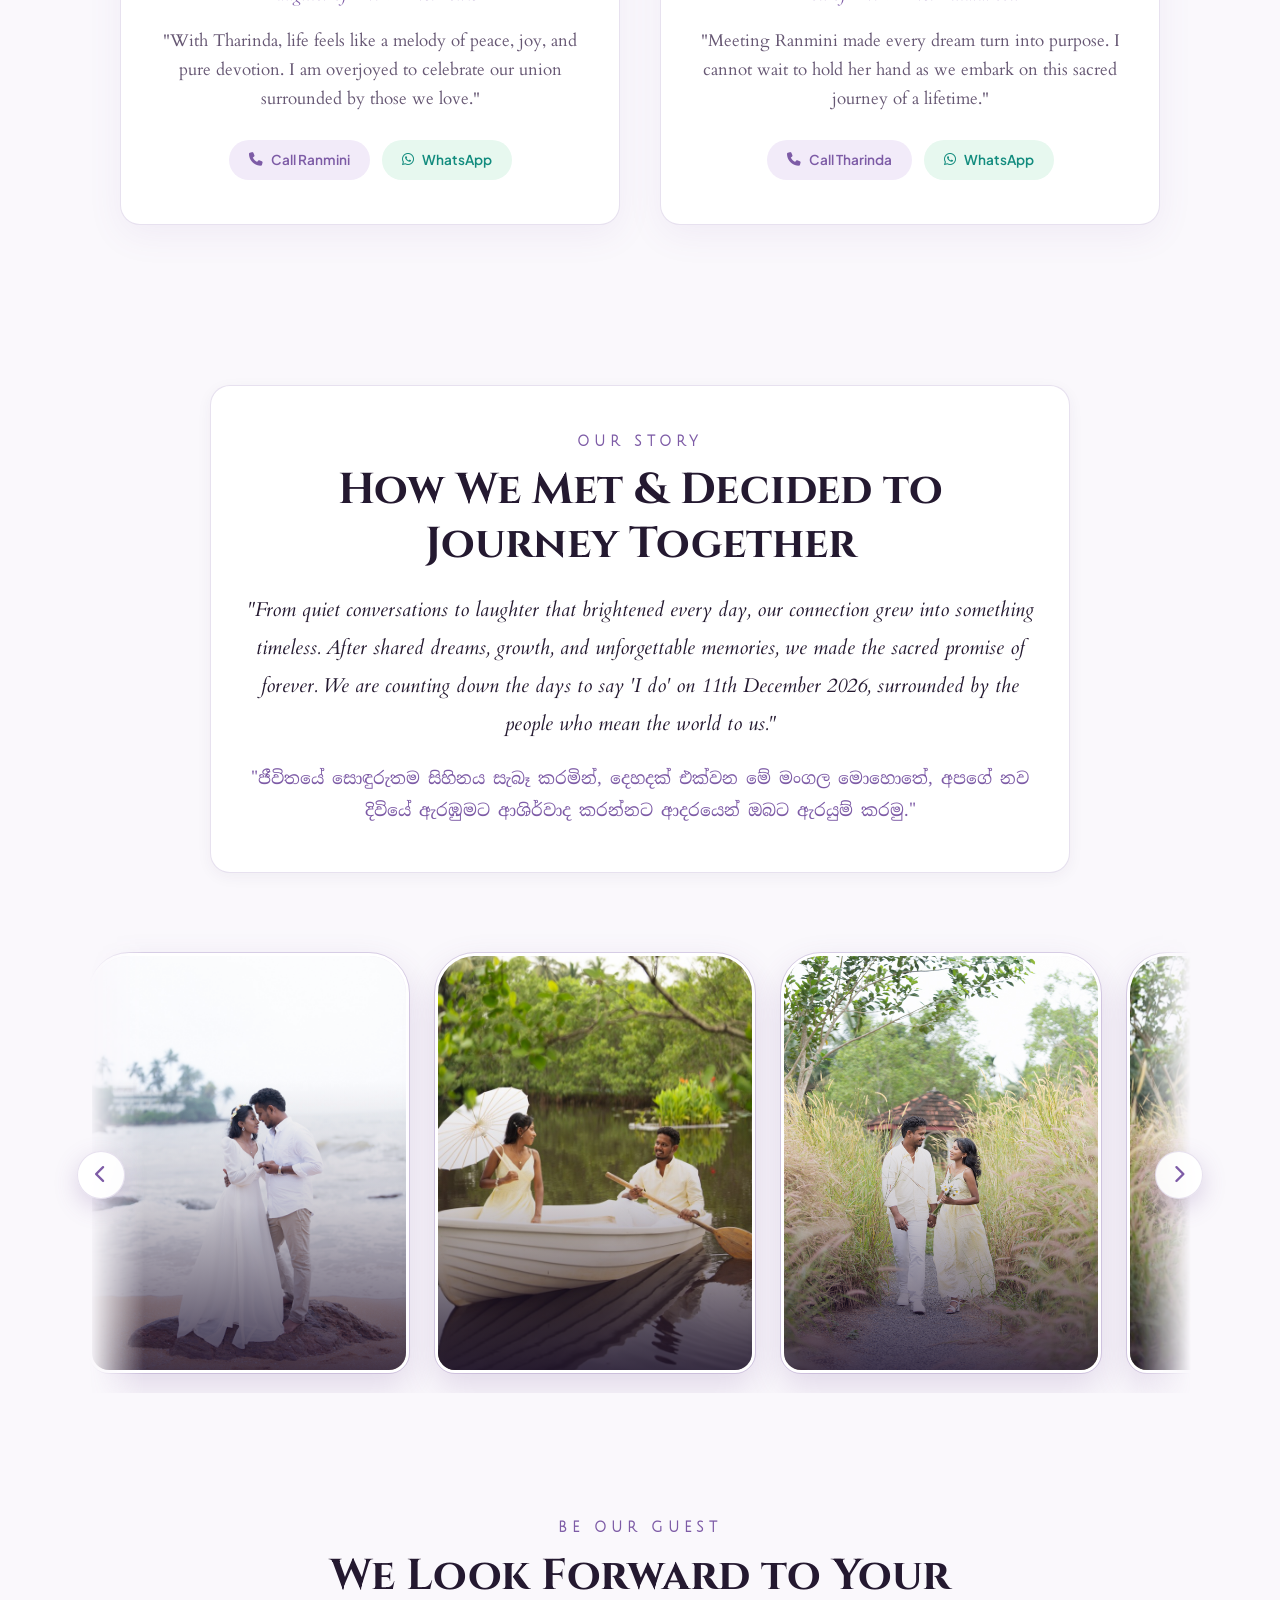
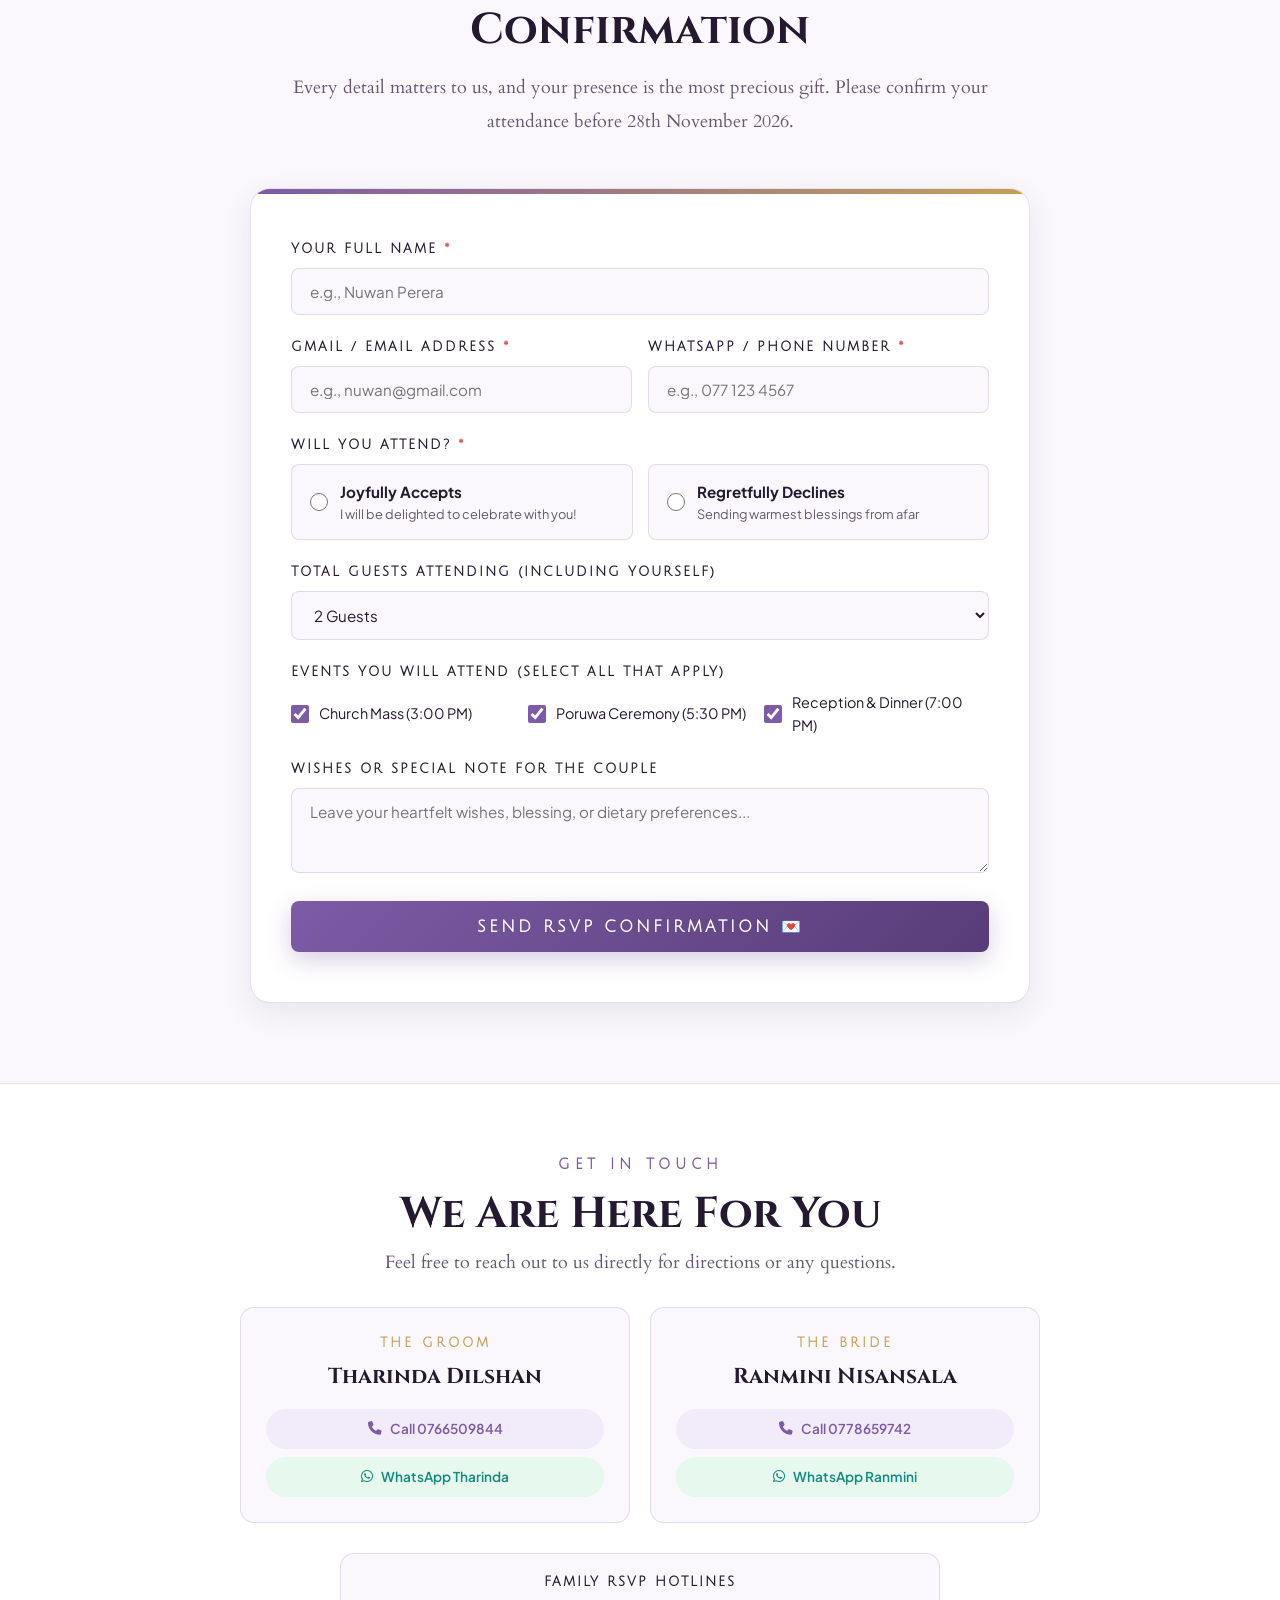
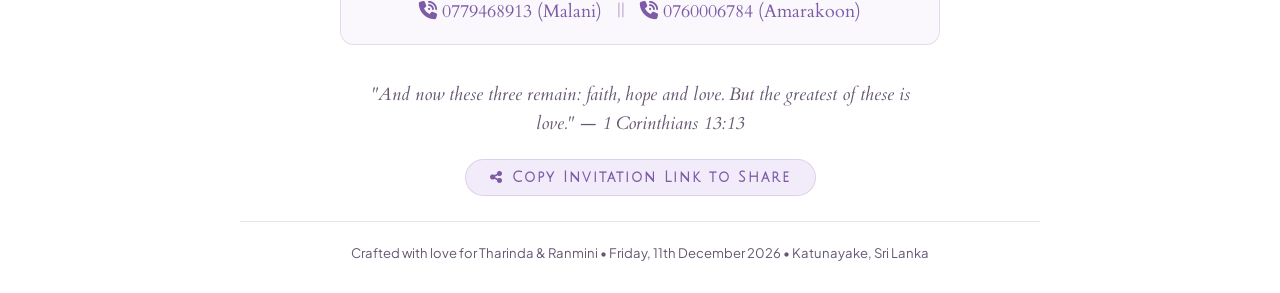
==== commit 2659b204: "Add files via upload" ====
--- a/index.html
+++ b/index.html
@@ -346,111 +346,111 @@
         <div class="gallery-marquee-viewport" id="gallery-viewport">
           <div class="gallery-marquee-track" id="gallery-track">
             <!-- Set 1 (Cards 1 to 6) -->
-            <div class="gallery-card-item" data-index="0" data-caption="Sunset Stroll by the Ocean">
+            <div class="gallery-card-item" data-index="0" data-caption="">
               <div class="gallery-card-inner">
                 <img src="assets/images/gallery-1.jpg" alt="Pre-shoot photo 1" class="gallery-card-img" loading="lazy">
                 <div class="gallery-card-overlay">
-                  <span class="gallery-overlay-badge"><i class="fa-solid fa-heart"></i> Sunset Horizon</span>
-                </div>
-              </div>
-            </div>
-
-            <div class="gallery-card-item" data-index="1" data-caption="Under the Floral Archway">
+                  <span class=""><i class=""></i> </span>
+                </div>
+              </div>
+            </div>
+
+            <div class="gallery-card-item" data-index="1" data-caption="">
               <div class="gallery-card-inner">
                 <img src="assets/images/gallery-2.jpg" alt="Pre-shoot photo 2" class="gallery-card-img" loading="lazy">
                 <div class="gallery-card-overlay">
-                  <span class="gallery-overlay-badge"><i class="fa-solid fa-heart"></i> Under the Floral Arch</span>
-                </div>
-              </div>
-            </div>
-
-            <div class="gallery-card-item" data-index="2" data-caption="Sweet Laughter & Golden Hours">
+                  <span class=""><i class=""></i> </span>
+                </div>
+              </div>
+            </div>
+
+            <div class="gallery-card-item" data-index="2" data-caption="">
               <div class="gallery-card-inner">
                 <img src="assets/images/gallery-3.jpg" alt="Pre-shoot photo 3" class="gallery-card-img" loading="lazy">
                 <div class="gallery-card-overlay">
-                  <span class="gallery-overlay-badge"><i class="fa-solid fa-heart"></i> Cherished Laughs</span>
-                </div>
-              </div>
-            </div>
-
-            <div class="gallery-card-item" data-index="3" data-caption="Walking Towards Forever">
+                  <span class=""><i class=""></i></span>
+                </div>
+              </div>
+            </div>
+
+            <div class="gallery-card-item" data-index="3" data-caption="">
               <div class="gallery-card-inner">
                 <img src="assets/images/gallery-4.jpg" alt="Pre-shoot photo 4" class="gallery-card-img" loading="lazy">
                 <div class="gallery-card-overlay">
-                  <span class="gallery-overlay-badge"><i class="fa-solid fa-heart"></i> Hand in Hand</span>
-                </div>
-              </div>
-            </div>
-
-            <div class="gallery-card-item" data-index="4" data-caption="The Promise of a Lifetime">
+                  <span class=""><i class=""></i> </span>
+                </div>
+              </div>
+            </div>
+
+            <div class="gallery-card-item" data-index="4" data-caption="">
               <div class="gallery-card-inner">
                 <img src="assets/images/gallery-5.jpg" alt="Pre-shoot photo 5" class="gallery-card-img" loading="lazy">
                 <div class="gallery-card-overlay">
-                  <span class="gallery-overlay-badge"><i class="fa-solid fa-heart"></i> Forever &amp; Always</span>
-                </div>
-              </div>
-            </div>
-
-            <div class="gallery-card-item" data-index="5" data-caption="Underneath the Starlit Sky">
+                  <span class=""><i class="fa-solid fa-heart"></i> </span>
+                </div>
+              </div>
+            </div>
+
+            <div class="gallery-card-item" data-index="5" data-caption="">
               <div class="gallery-card-inner">
                 <img src="assets/images/gallery-6.jpg" alt="Pre-shoot photo 6" class="gallery-card-img" loading="lazy">
                 <div class="gallery-card-overlay">
-                  <span class="gallery-overlay-badge"><i class="fa-solid fa-heart"></i> Lagoon Romance</span>
+                  <span class=""><i class="fa-solid fa-heart"></i> </span>
                 </div>
               </div>
             </div>
 
             <!-- Set 2 (Seamless Infinite Marquee Duplicate 1 to 6) -->
-            <div class="gallery-card-item" data-index="0" data-caption="Sunset Stroll by the Ocean">
+            <div class="gallery-card-item" data-index="0" data-caption="">
               <div class="gallery-card-inner">
                 <img src="assets/images/gallery-1.jpg" alt="Pre-shoot photo 1" class="gallery-card-img" loading="lazy">
                 <div class="gallery-card-overlay">
-                  <span class="gallery-overlay-badge"><i class="fa-solid fa-heart"></i> Sunset Horizon</span>
-                </div>
-              </div>
-            </div>
-
-            <div class="gallery-card-item" data-index="1" data-caption="Under the Floral Archway">
+                  <span class=""><i class="fa-solid fa-heart"></i> </span>
+                </div>
+              </div>
+            </div>
+
+            <div class="gallery-card-item" data-index="1" data-caption="">
               <div class="gallery-card-inner">
                 <img src="assets/images/gallery-2.jpg" alt="Pre-shoot photo 2" class="gallery-card-img" loading="lazy">
                 <div class="gallery-card-overlay">
-                  <span class="gallery-overlay-badge"><i class="fa-solid fa-heart"></i> Under the Floral Arch</span>
-                </div>
-              </div>
-            </div>
-
-            <div class="gallery-card-item" data-index="2" data-caption="Sweet Laughter & Golden Hours">
+                  <span class=""><i class="fa-solid fa-heart"></i></span>
+                </div>
+              </div>
+            </div>
+
+            <div class="gallery-card-item" data-index="2" data-caption="">
               <div class="gallery-card-inner">
                 <img src="assets/images/gallery-3.jpg" alt="Pre-shoot photo 3" class="gallery-card-img" loading="lazy">
                 <div class="gallery-card-overlay">
-                  <span class="gallery-overlay-badge"><i class="fa-solid fa-heart"></i> Cherished Laughs</span>
-                </div>
-              </div>
-            </div>
-
-            <div class="gallery-card-item" data-index="3" data-caption="Walking Towards Forever">
+                  <span class=""><i class="fa-solid fa-heart"></i></span>
+                </div>
+              </div>
+            </div>
+
+            <div class="gallery-card-item" data-index="3" data-caption="">
               <div class="gallery-card-inner">
                 <img src="assets/images/gallery-4.jpg" alt="Pre-shoot photo 4" class="gallery-card-img" loading="lazy">
                 <div class="gallery-card-overlay">
-                  <span class="gallery-overlay-badge"><i class="fa-solid fa-heart"></i> Hand in Hand</span>
-                </div>
-              </div>
-            </div>
-
-            <div class="gallery-card-item" data-index="4" data-caption="The Promise of a Lifetime">
+                  <span class=""><i class="fa-solid fa-heart"></i> </span>
+                </div>
+              </div>
+            </div>
+
+            <div class="gallery-card-item" data-index="4" data-caption="">
               <div class="gallery-card-inner">
                 <img src="assets/images/gallery-5.jpg" alt="Pre-shoot photo 5" class="gallery-card-img" loading="lazy">
                 <div class="gallery-card-overlay">
-                  <span class="gallery-overlay-badge"><i class="fa-solid fa-heart"></i> Forever &amp; Always</span>
-                </div>
-              </div>
-            </div>
-
-            <div class="gallery-card-item" data-index="5" data-caption="Underneath the Starlit Sky">
+                  <span class=""><i class="fa-solid fa-heart"></i></span>
+                </div>
+              </div>
+            </div>
+
+            <div class="gallery-card-item" data-index="5" data-caption="">
               <div class="gallery-card-inner">
                 <img src="assets/images/gallery-6.jpg" alt="Pre-shoot photo 6" class="gallery-card-img" loading="lazy">
                 <div class="gallery-card-overlay">
-                  <span class="gallery-overlay-badge"><i class="fa-solid fa-heart"></i> Lagoon Romance</span>
+                  <span class=""><i class="fa-solid fa-heart"></i> </span>
                 </div>
               </div>
             </div>
@@ -458,7 +458,7 @@
         </div>
 
         <div class="gallery-marquee-hint">
-          <i class="fa-solid fa-hand-pointer"></i> <span>Click any photo to expand • Hover or touch to pause animation</span>
+          <i class=""></i> <span></span>
         </div>
       </div>
 
@@ -482,7 +482,7 @@
         <span class="section-eyebrow">BE OUR GUEST</span>
         <h2 class="section-main-title">We Look Forward to Your Confirmation</h2>
         <p class="section-intro-text">
-          Every detail matters to us, and your presence is the most precious gift. Please confirm your attendance before 20th November 2026.
+          Every detail matters to us, and your presence is the most precious gift. Please confirm your attendance before 28th November 2026.
         </p>
       </div>
 
--- a/css/style.css
+++ b/css/style.css
@@ -750,55 +750,68 @@
    =================================================== */
 .couple-cards-grid {
   display: grid;
-  grid-template-columns: 1fr 1fr;
-  gap: 35px;
+  grid-template-columns: repeat(auto-fit, minmax(360px, 1fr));
+  gap: 40px;
   margin-top: 40px;
+  max-width: 1040px;
+  margin-left: auto;
+  margin-right: auto;
 }
 
 .couple-profile-card {
   background: #ffffff;
   border: 1px solid var(--template-border);
   border-radius: var(--radius-lg);
-  padding: 40px 30px;
+  padding: 50px 36px 44px;
   text-align: center;
-  box-shadow: var(--shadow-sm);
+  box-shadow: 0 10px 35px rgba(125, 91, 166, 0.08);
   transition: all 0.35s ease;
   position: relative;
 }
 
 .couple-profile-card:hover {
   transform: translateY(-6px);
-  box-shadow: var(--shadow-md);
+  box-shadow: 0 20px 45px rgba(125, 91, 166, 0.16);
   border-color: var(--template-primary);
 }
 
 .couple-role-tag {
   font-family: 'Julius Sans One', sans-serif;
-  font-size: 0.85rem;
-  letter-spacing: 4px;
+  font-size: 0.88rem;
+  letter-spacing: 5px;
   color: var(--template-accent);
   font-weight: 700;
   text-transform: uppercase;
-  margin-bottom: 20px;
+  margin-bottom: 24px;
   display: block;
 }
 
 .couple-avatar-wrap {
-  width: 180px;
-  height: 220px;
-  border-radius: 120px 120px 20px 20px; /* Modern Arched frame */
-  margin: 0 auto 20px;
+  width: 290px;
+  height: 380px;
+  max-width: 88vw;
+  border-radius: 145px 145px 28px 28px; /* Grand luxury arched frame */
+  margin: 0 auto 28px;
   overflow: hidden;
-  box-shadow: var(--shadow-md);
-  border: 3px solid #ffffff;
+  box-shadow: 0 18px 45px rgba(110, 72, 145, 0.22);
+  border: 4px solid #ffffff;
+  outline: 2px solid rgba(125, 91, 166, 0.4);
+  outline-offset: 8px;
   background: var(--template-primary-light);
+  transition: all 0.4s ease;
+}
+
+.couple-profile-card:hover .couple-avatar-wrap {
+  transform: translateY(-4px);
+  box-shadow: 0 24px 55px rgba(110, 72, 145, 0.35);
+  outline-color: var(--template-primary);
 }
 
 .couple-avatar-img {
   width: 100%;
   height: 100%;
   object-fit: cover;
-  transition: transform 0.5s ease;
+  transition: transform 0.6s cubic-bezier(0.165, 0.84, 0.44, 1);
 }
 
 .couple-profile-card:hover .couple-avatar-img {
@@ -807,27 +820,28 @@
 
 .couple-person-name {
   font-family: 'Cinzel', serif;
-  font-size: clamp(1.4rem, 3.5vw, 1.85rem);
+  font-size: clamp(1.6rem, 4vw, 2.15rem);
   font-weight: 700;
   color: var(--text-dark);
-  margin-bottom: 6px;
+  margin-bottom: 8px;
+  letter-spacing: 0.5px;
 }
 
 .couple-parents-sub {
   font-family: 'Cardo', serif;
-  font-size: 1.1rem;
+  font-size: 1.15rem;
   color: var(--template-primary);
   font-style: italic;
-  margin-bottom: 14px;
+  margin-bottom: 16px;
 }
 
 .couple-bio-quote {
   font-family: 'Cardo', serif;
-  font-size: 1rem;
+  font-size: 1.05rem;
   color: var(--text-muted);
-  line-height: 1.7;
-  margin-bottom: 24px;
-  max-width: 420px;
+  line-height: 1.75;
+  margin-bottom: 26px;
+  max-width: 440px;
   margin-left: auto;
   margin-right: auto;
 }
@@ -902,20 +916,70 @@
   color: var(--template-primary);
 }
 
-/* 6-Photo Moments Gallery */
-.gallery-grid-modern {
-  display: grid;
-  grid-template-columns: repeat(3, 1fr);
-  gap: 24px;
+/* ===================================================
+   6. ANIMATED MOMENTS GALLERY (CONTINUOUS MOTION REEL)
+   =================================================== */
+.gallery-marquee-wrapper {
+  position: relative;
+  width: 100%;
+  padding: 10px 0 20px;
+  overflow: visible;
+}
+
+.gallery-marquee-viewport {
+  overflow: hidden;
+  position: relative;
+  width: 100%;
+  padding: 20px 0;
+  mask-image: linear-gradient(to right, transparent 0%, black 5%, black 95%, transparent 100%);
+  -webkit-mask-image: linear-gradient(to right, transparent 0%, black 5%, black 95%, transparent 100%);
+}
+
+.gallery-marquee-track {
+  display: flex;
+  gap: 26px;
+  width: max-content;
+  animation: galleryReelScroll 40s linear infinite;
+  will-change: transform;
+}
+
+/* Pause motion smoothly when hovering or touching */
+.gallery-marquee-track:hover,
+.gallery-marquee-track.is-paused {
+  animation-play-state: paused;
+}
+
+@keyframes galleryReelScroll {
+  0% {
+    transform: translateX(0);
+  }
+  100% {
+    transform: translateX(calc(-50% - 13px));
+  }
 }
 
 .gallery-card-item {
-  position: relative;
-  border-radius: var(--radius-md);
+  width: 320px;
+  height: 420px;
+  flex-shrink: 0;
+  cursor: pointer;
+  transition: transform 0.4s cubic-bezier(0.165, 0.84, 0.44, 1);
+  user-select: none;
+}
+
+.gallery-card-item:hover {
+  transform: translateY(-8px) scale(1.02);
+}
+
+.gallery-card-inner {
+  position: relative;
+  width: 100%;
+  height: 100%;
+  border-radius: 40px 40px 20px 20px; /* Luxury Arched card frame */
   overflow: hidden;
-  box-shadow: var(--shadow-sm);
-  aspect-ratio: 4 / 3;
-  cursor: pointer;
+  box-shadow: 0 14px 34px rgba(110, 72, 145, 0.18);
+  border: 3px solid #ffffff;
+  outline: 1px solid rgba(125, 91, 166, 0.25);
   background: var(--template-primary-light);
 }
 
@@ -923,7 +987,7 @@
   width: 100%;
   height: 100%;
   object-fit: cover;
-  transition: transform 0.6s cubic-bezier(0.165, 0.84, 0.44, 1);
+  transition: transform 0.7s cubic-bezier(0.165, 0.84, 0.44, 1);
 }
 
 .gallery-card-item:hover .gallery-card-img {
@@ -933,23 +997,92 @@
 .gallery-card-overlay {
   position: absolute;
   inset: 0;
-  background: linear-gradient(180deg, transparent 40%, rgba(35, 24, 48, 0.8) 100%);
+  background: linear-gradient(to top, rgba(30, 18, 45, 0.82) 0%, rgba(30, 18, 45, 0.2) 40%, transparent 70%);
   display: flex;
   align-items: flex-end;
-  padding: 20px;
-  opacity: 0;
-  transition: opacity 0.35s ease;
-}
-
-.gallery-card-item:hover .gallery-card-overlay {
-  opacity: 1;
-}
-
-.gallery-overlay-title {
+  padding: 22px;
+  transition: background 0.3s ease;
+}
+
+.gallery-overlay-badge {
+  background: rgba(255, 255, 255, 0.94);
+  backdrop-filter: blur(8px);
+  color: var(--template-primary-dark);
   font-family: 'Cinzel', serif;
-  font-size: 1.1rem;
-  color: #ffffff;
-  font-weight: 600;
+  font-size: 0.9rem;
+  font-weight: 700;
+  padding: 8px 18px;
+  border-radius: 25px;
+  display: inline-flex;
+  align-items: center;
+  gap: 8px;
+  box-shadow: 0 6px 18px rgba(0, 0, 0, 0.25);
+  transition: transform 0.3s ease, background 0.3s ease;
+}
+
+.gallery-overlay-badge i {
+  color: var(--template-accent);
+  font-size: 0.82rem;
+}
+
+.gallery-card-item:hover .gallery-overlay-badge {
+  transform: translateY(-2px);
+  background: #ffffff;
+}
+
+/* Luxury circular direction controllers ('ehata mehata') */
+.gallery-marquee-ctrl {
+  position: absolute;
+  top: 50%;
+  transform: translateY(-50%);
+  width: 48px;
+  height: 48px;
+  border-radius: 50%;
+  background: rgba(255, 255, 255, 0.92);
+  backdrop-filter: blur(10px);
+  border: 1px solid var(--template-border);
+  color: var(--template-primary);
+  font-size: 1.15rem;
+  display: flex;
+  align-items: center;
+  justify-content: center;
+  cursor: pointer;
+  z-index: 10;
+  box-shadow: 0 8px 24px rgba(110, 72, 145, 0.22);
+  transition: all 0.3s ease;
+}
+
+.gallery-marquee-ctrl:hover {
+  background: var(--template-primary);
+  color: #ffffff;
+  transform: translateY(-50%) scale(1.1);
+  box-shadow: 0 10px 28px rgba(110, 72, 145, 0.38);
+}
+
+.gallery-marquee-ctrl.prev {
+  left: -12px;
+}
+
+.gallery-marquee-ctrl.next {
+  right: -12px;
+}
+
+.gallery-marquee-hint {
+  text-align: center;
+  font-family: 'Julius Sans One', sans-serif;
+  font-size: 0.8rem;
+  letter-spacing: 2px;
+  color: var(--text-muted);
+  text-transform: uppercase;
+  margin-top: 14px;
+  display: flex;
+  align-items: center;
+  justify-content: center;
+  gap: 8px;
+}
+
+.gallery-marquee-hint i {
+  color: var(--template-primary);
 }
 
 /* Lightbox Modal */
@@ -1366,12 +1499,8 @@
 
   .couple-cards-grid {
     grid-template-columns: 1fr;
-    max-width: 480px;
+    max-width: 520px;
     margin: 0 auto;
-  }
-
-  .gallery-grid-modern {
-    grid-template-columns: repeat(2, 1fr);
   }
 }
 
@@ -1402,6 +1531,25 @@
   .radio-cards-row {
     grid-template-columns: 1fr;
   }
+
+  .gallery-card-item {
+    width: 270px;
+    height: 370px;
+  }
+
+  .gallery-marquee-ctrl {
+    width: 40px;
+    height: 40px;
+    font-size: 1rem;
+  }
+
+  .gallery-marquee-ctrl.prev {
+    left: 4px;
+  }
+
+  .gallery-marquee-ctrl.next {
+    right: 4px;
+  }
 }
 
 @media (max-width: 480px) {
@@ -1410,8 +1558,19 @@
     gap: 8px;
   }
 
-  .gallery-grid-modern {
-    grid-template-columns: 1fr;
+  .couple-avatar-wrap {
+    width: 250px;
+    height: 330px;
+    border-radius: 125px 125px 22px 22px;
+  }
+
+  .couple-profile-card {
+    padding: 38px 20px 32px;
+  }
+
+  .gallery-card-item {
+    width: 240px;
+    height: 330px;
   }
 
   .rsvp-card-modern {
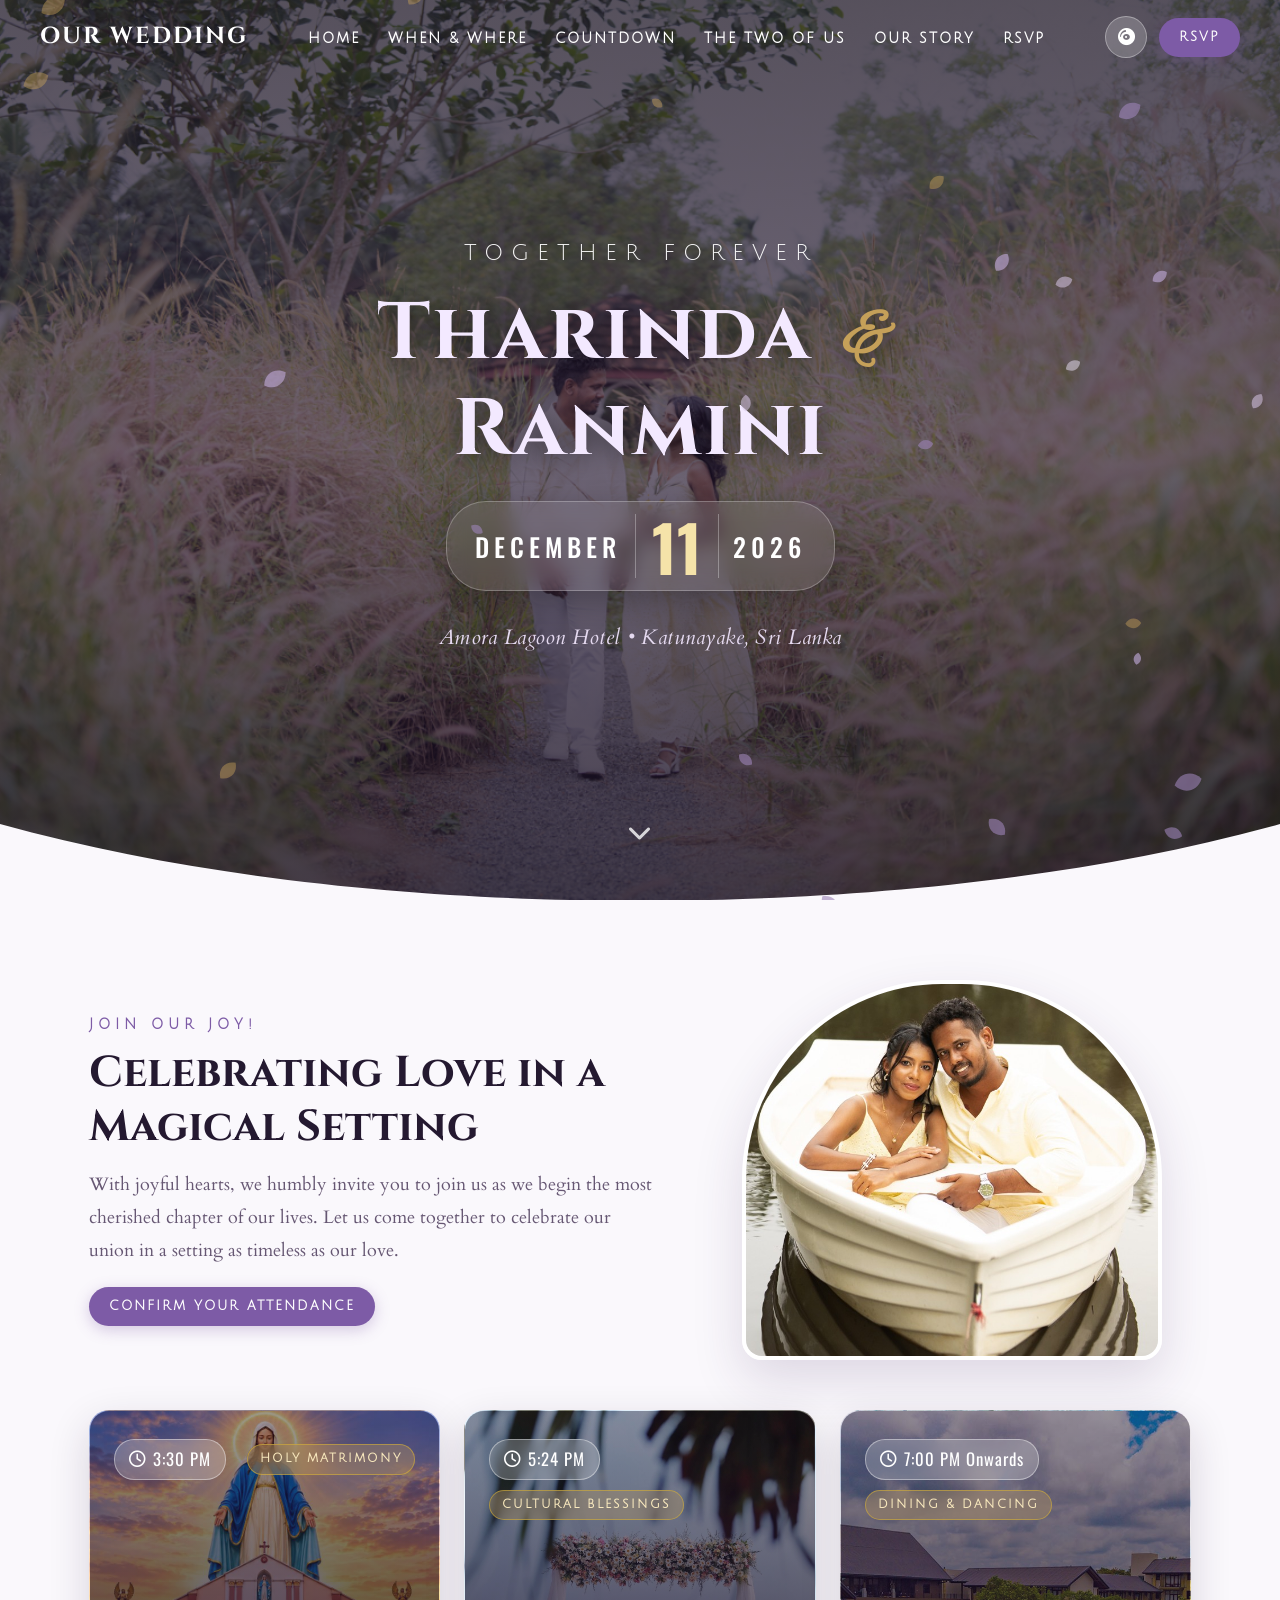
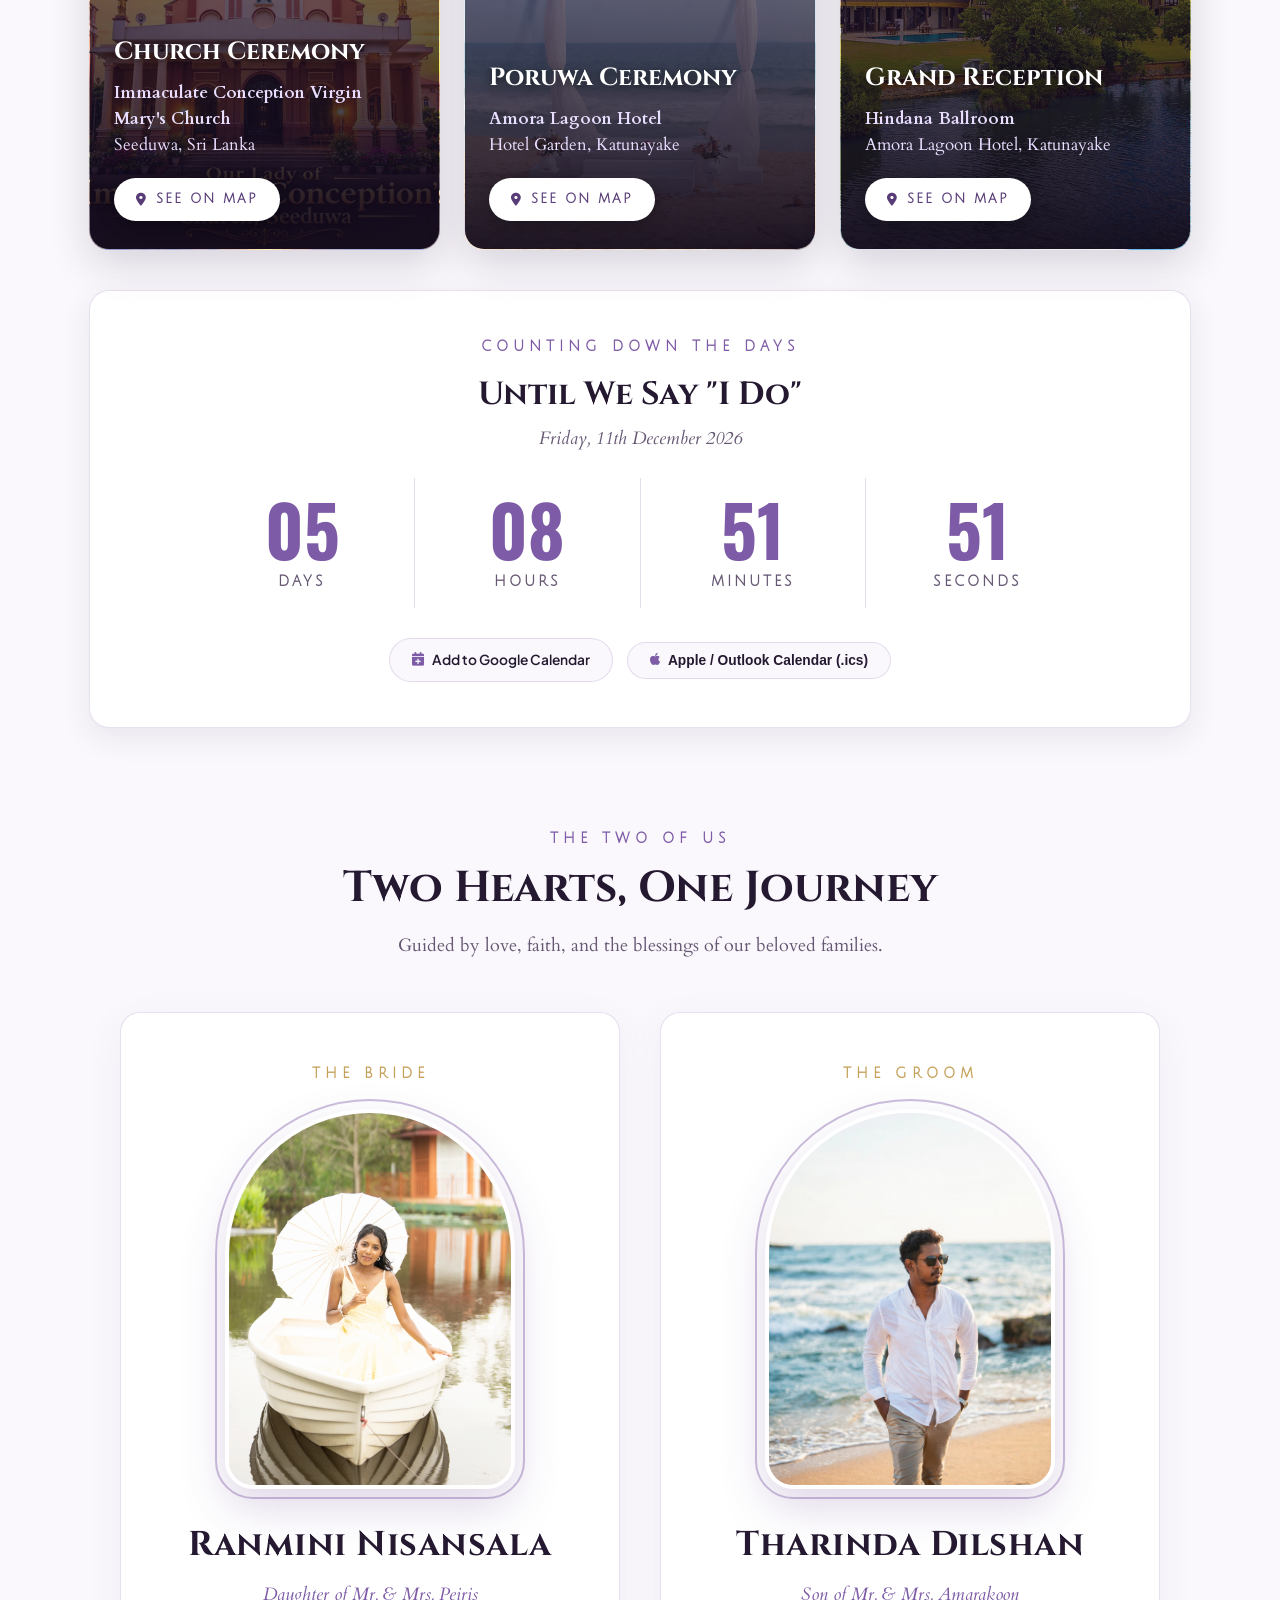
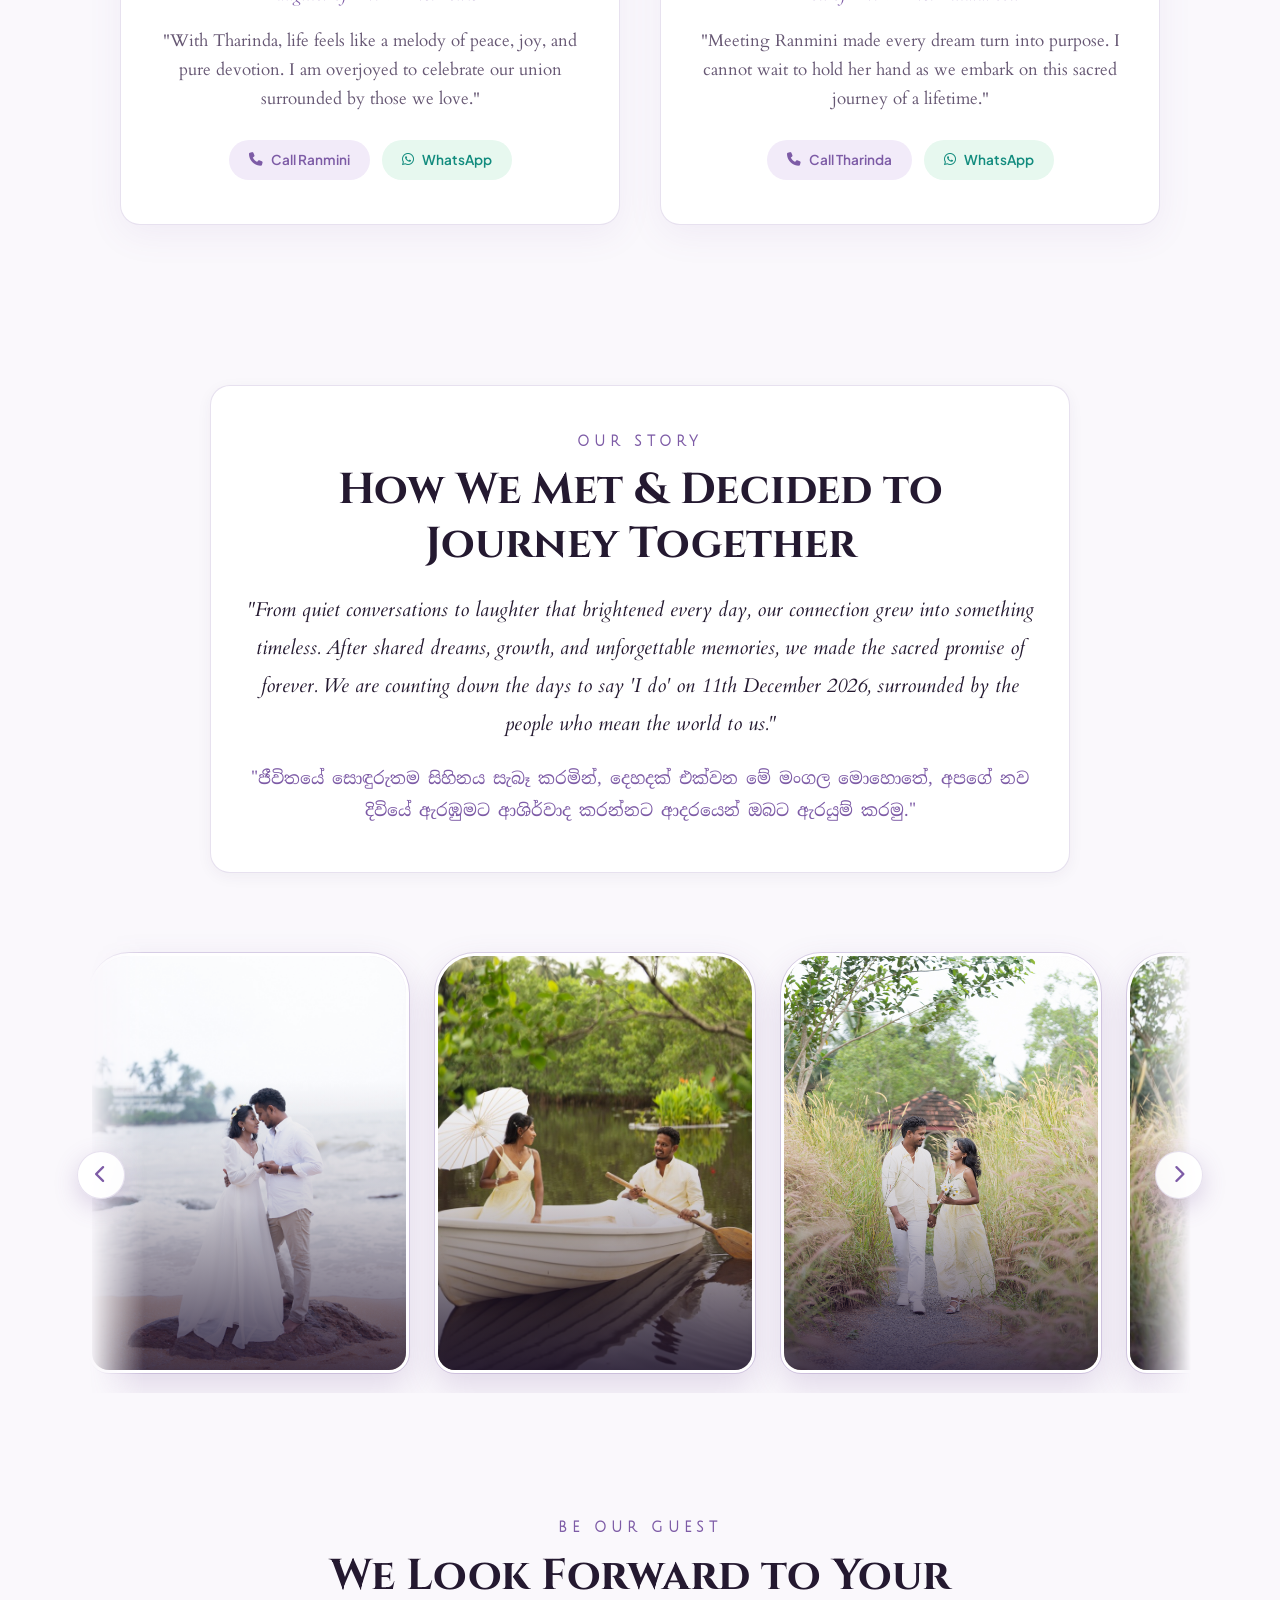
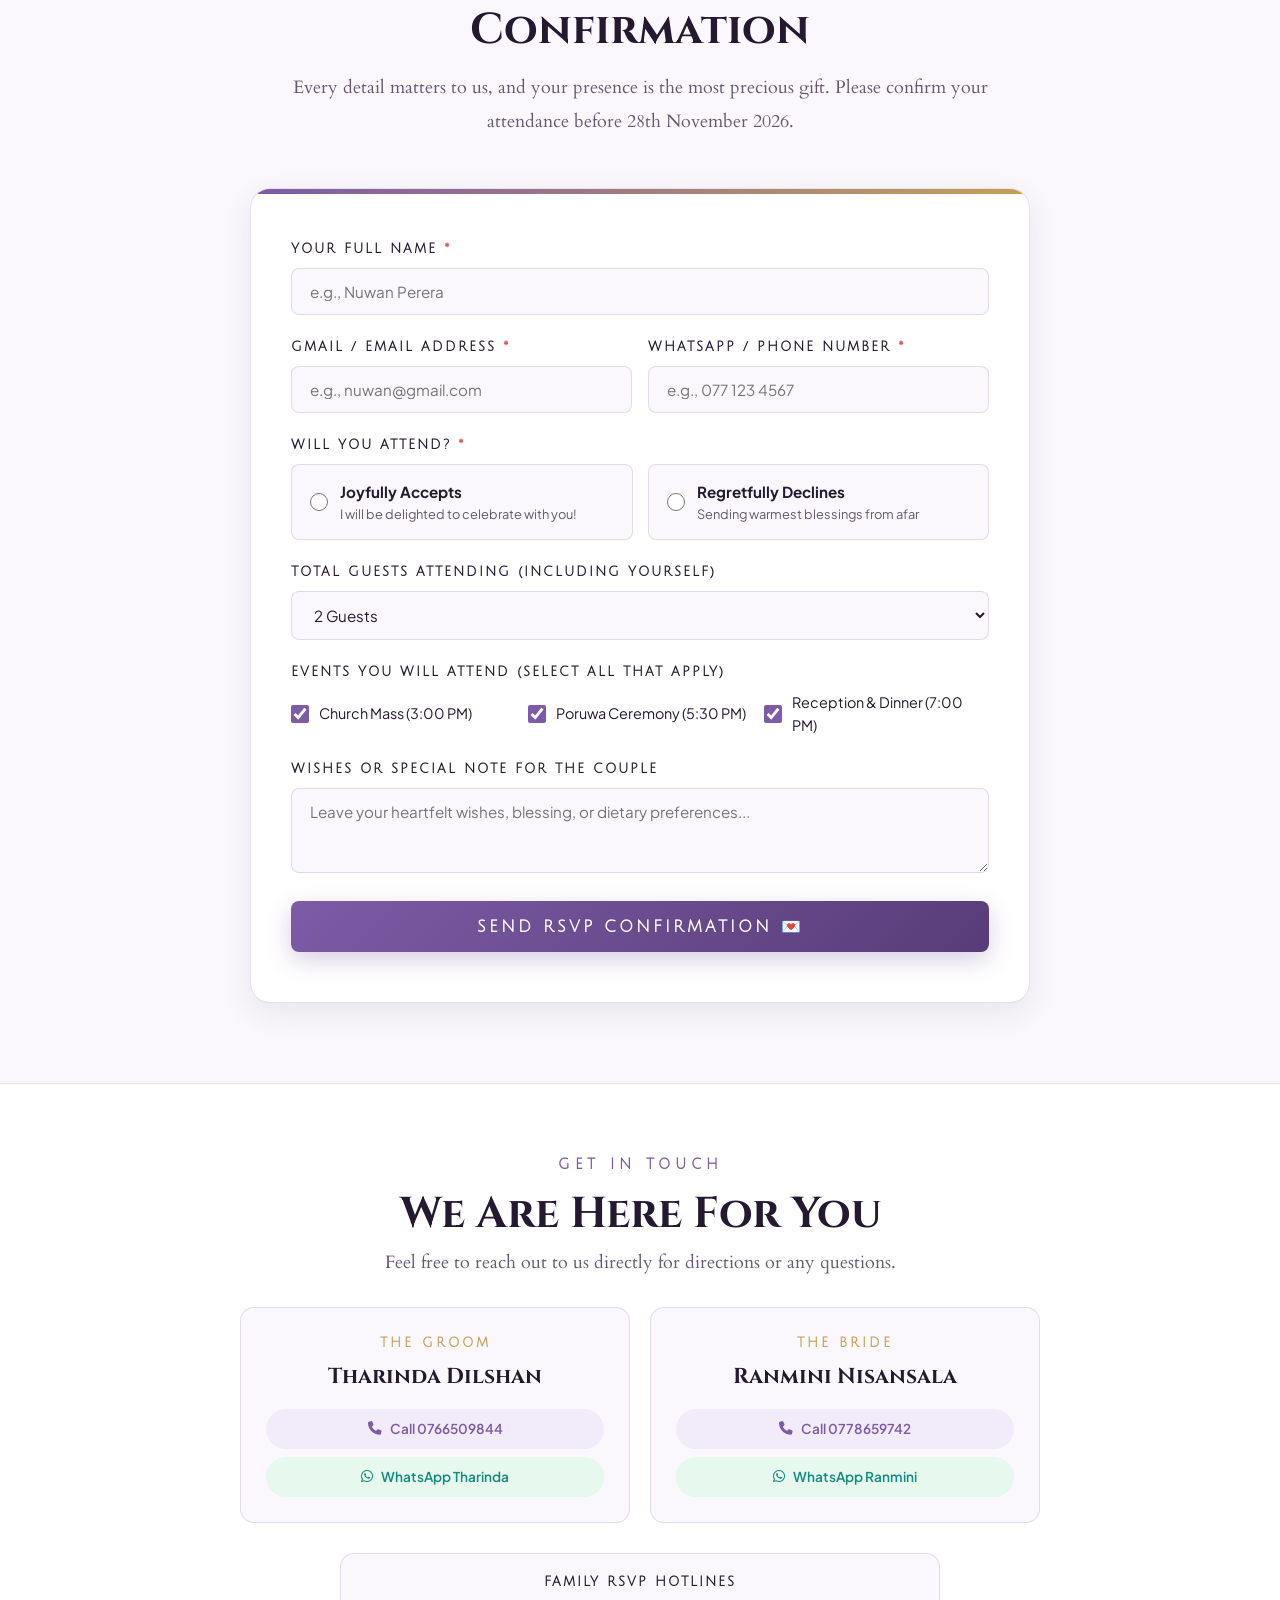
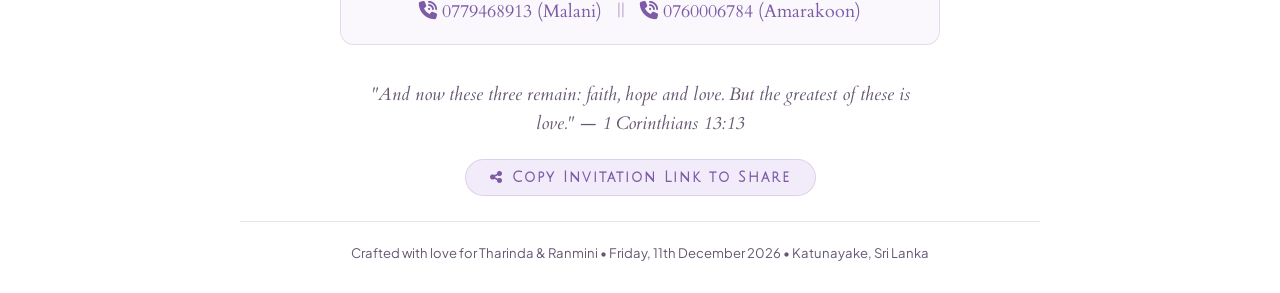
==== commit f013edbc: "Add files via upload" ====
--- a/index.html
+++ b/index.html
@@ -32,7 +32,7 @@
   <canvas id="petals-canvas"></canvas>
 
   <!-- Background Music Audio Element -->
-  <audio id="wedding-audio" autoplay loop preload="auto" playsinline>
+  <audio id="wedding-audio" autoplay muted loop preload="auto" playsinline>
     <source src="assets/audio/wedding-melody.mp3" type="audio/mp3">
   </audio>
 
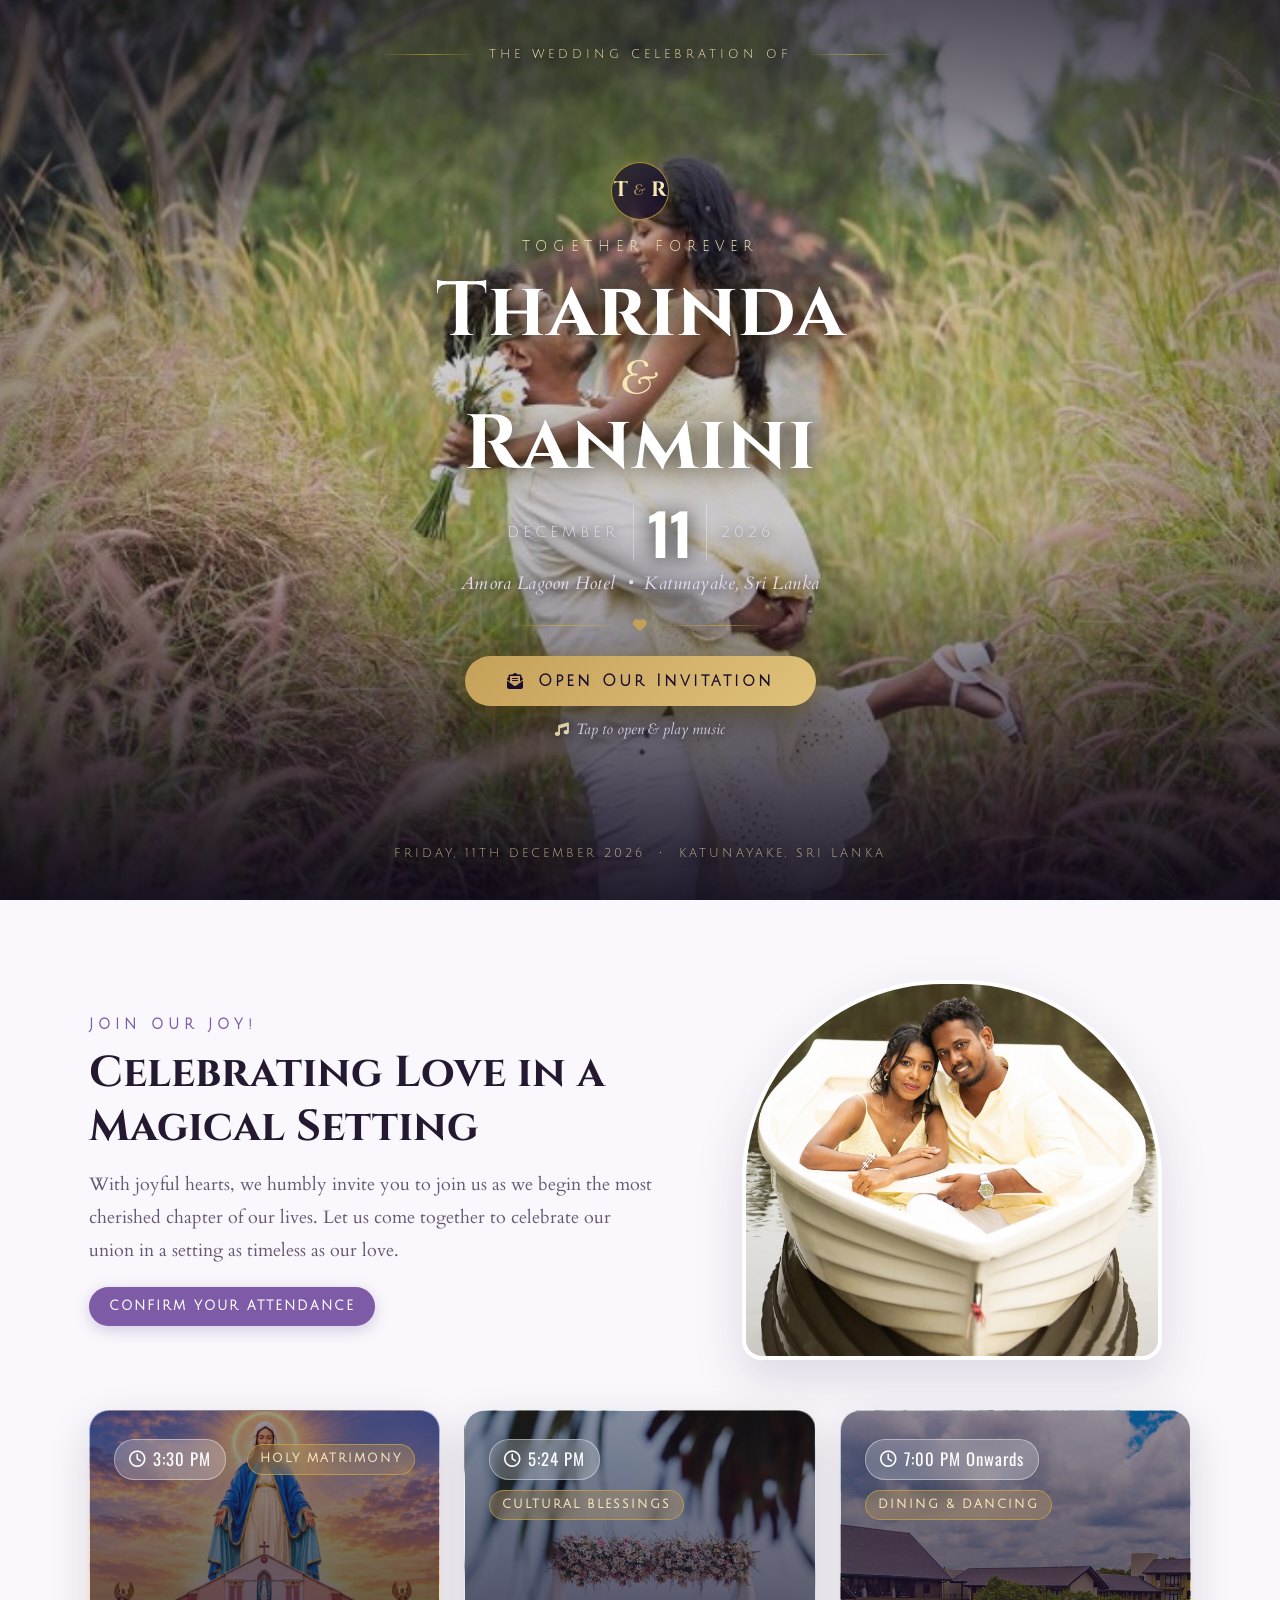
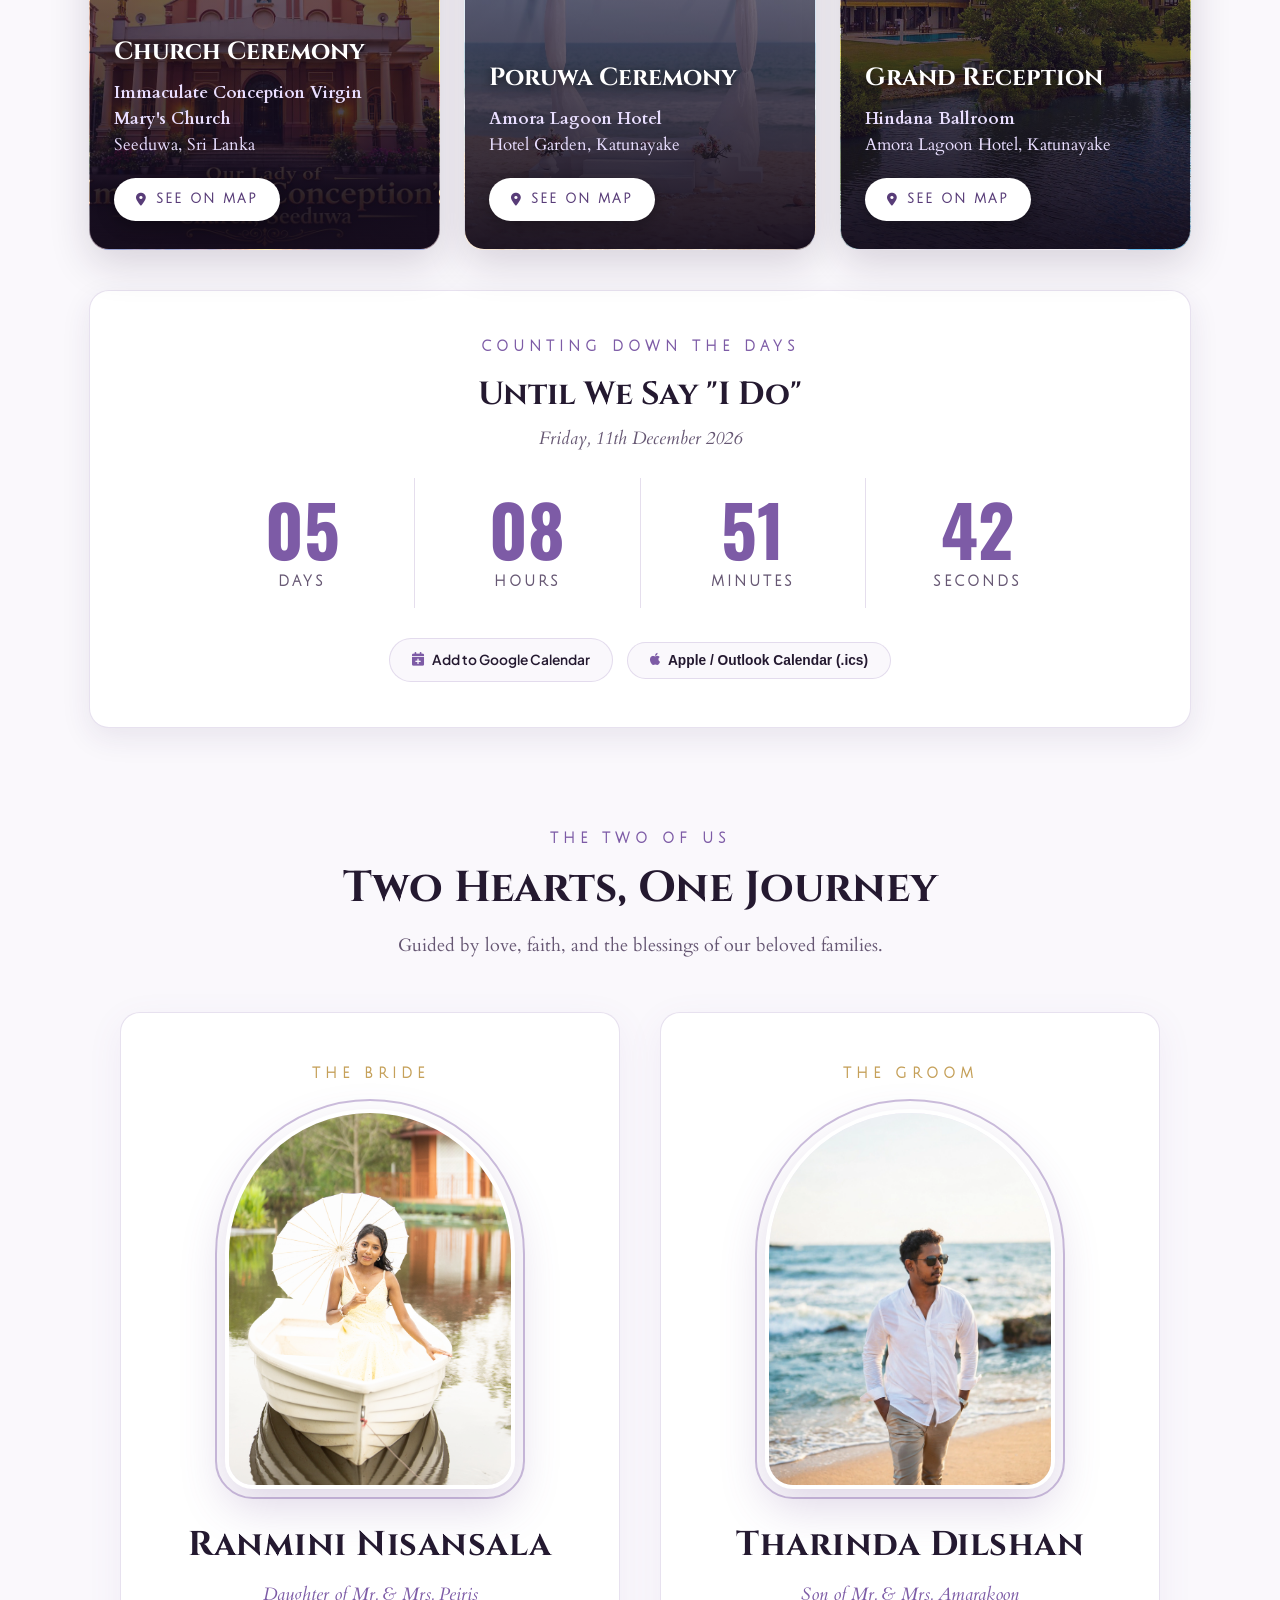
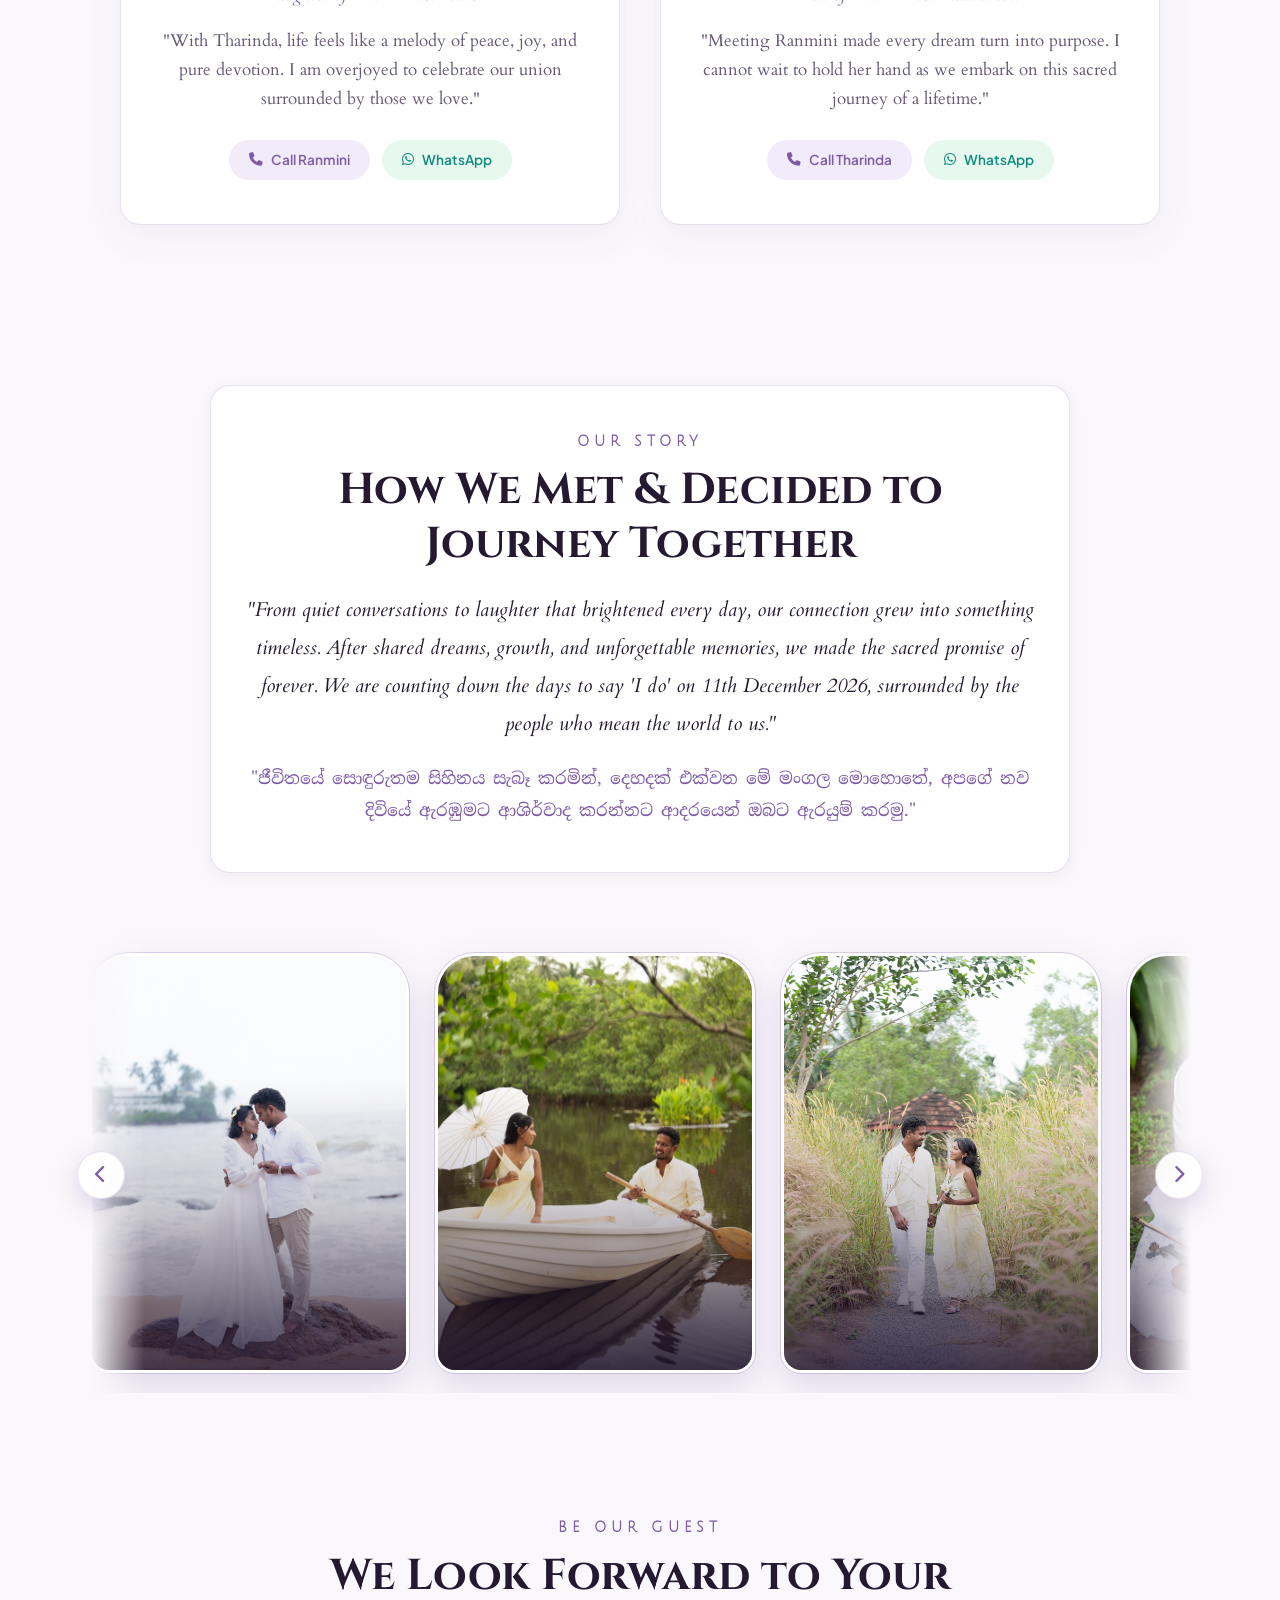
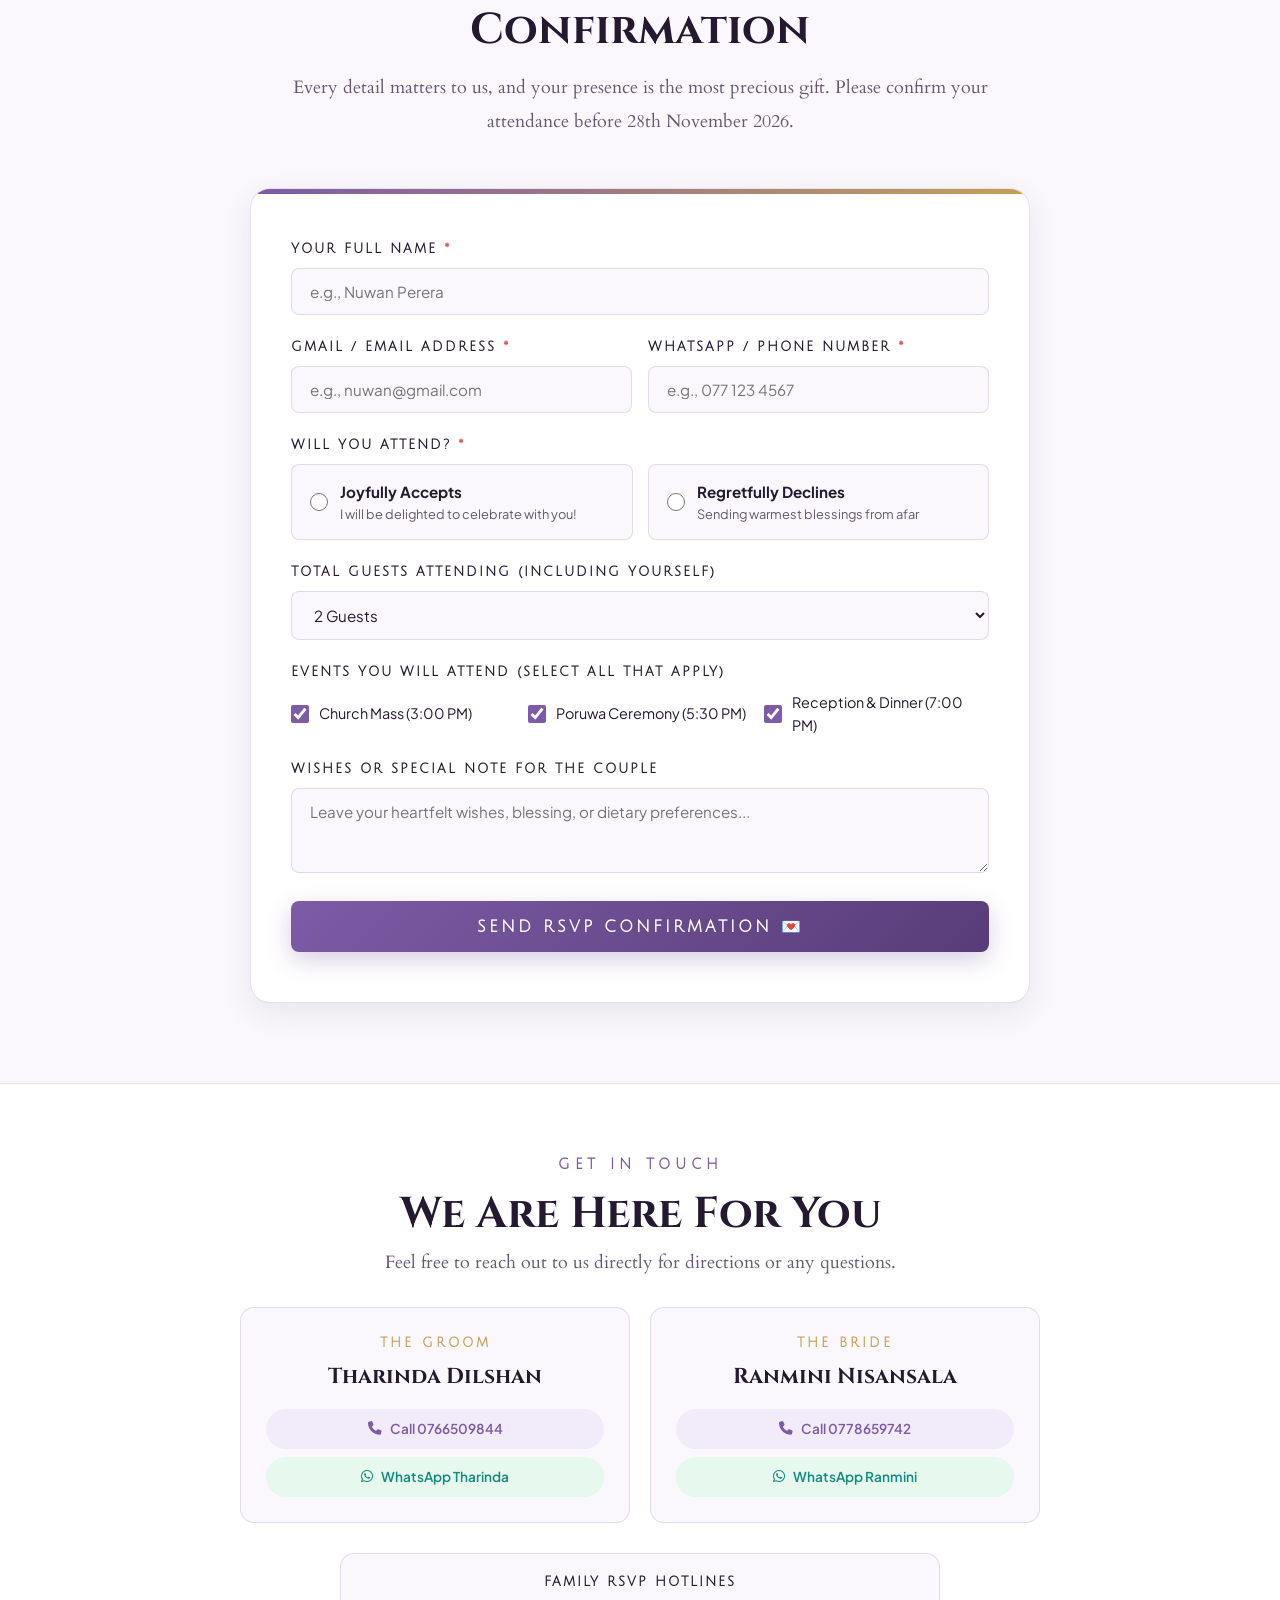
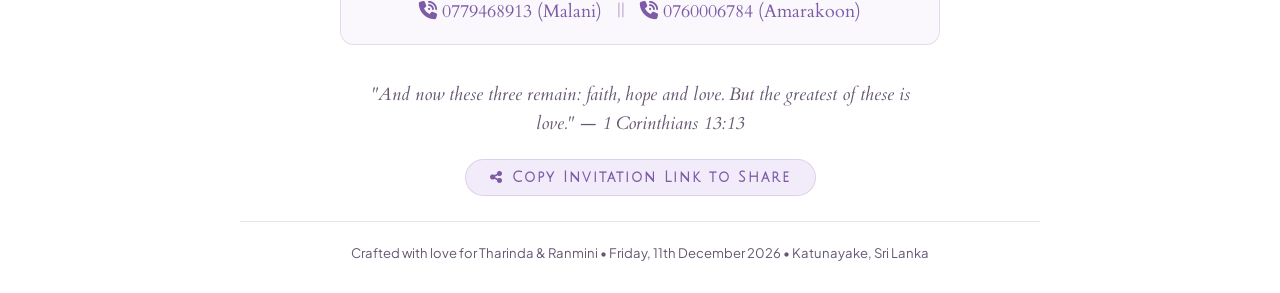
==== commit b93b4914: "Add files via upload" ====
--- a/index.html
+++ b/index.html
@@ -32,9 +32,75 @@
   <canvas id="petals-canvas"></canvas>
 
   <!-- Background Music Audio Element -->
-  <audio id="wedding-audio" autoplay muted loop preload="auto" playsinline>
+  <audio id="wedding-audio" loop preload="auto" playsinline>
     <source src="assets/audio/wedding-melody.mp3" type="audio/mp3">
   </audio>
+
+  <!-- ===================================================
+       FULLSCREEN WELCOME SPLASH (triggers audio autoplay on tap)
+       =================================================== -->
+  <div id="wedding-splash" class="wedding-splash-screen">
+    <!-- Cinematic background photo with layered overlays -->
+    <div class="splash-bg-photo" style="background-image: url('assets/images/splash-bg.jpg');"></div>
+    <div class="splash-overlay-gradient"></div>
+    <div class="splash-vignette"></div>
+
+    <!-- Floating top ornament line -->
+    <div class="splash-top-bar">
+      <span class="splash-top-line"></span>
+      <span class="splash-top-text">THE WEDDING CELEBRATION OF</span>
+      <span class="splash-top-line"></span>
+    </div>
+
+    <!-- Centre content -->
+    <div class="splash-content">
+      <!-- Monogram Seal -->
+      <div class="splash-monogram">
+        <span class="monogram-letter">T</span>
+        <span class="monogram-amp">&amp;</span>
+        <span class="monogram-letter">R</span>
+      </div>
+
+      <p class="splash-eyebrow">Together Forever</p>
+
+      <h1 class="splash-couple-name">
+        Tharinda
+        <span class="splash-amp">&amp;</span>
+        Ranmini
+      </h1>
+
+      <div class="splash-date-block">
+        <span class="splash-date-month">DECEMBER</span>
+        <span class="splash-date-day">11</span>
+        <span class="splash-date-year">2026</span>
+      </div>
+
+      <p class="splash-venue-text">Amora Lagoon Hotel &nbsp;•&nbsp; Katunayake, Sri Lanka</p>
+
+      <!-- Gold divider -->
+      <div class="splash-gold-divider">
+        <span></span>
+        <i class="fa-solid fa-heart"></i>
+        <span></span>
+      </div>
+
+      <!-- CTA button -->
+      <button id="splash-enter-btn" class="splash-enter-btn">
+        <i class="fa-solid fa-envelope-open-text"></i>
+        <span>Open Our Invitation</span>
+      </button>
+
+      <p class="splash-hint">
+        <i class="fa-solid fa-music"></i>
+        <span>Tap to open &amp; play music</span>
+      </p>
+    </div>
+
+    <!-- Bottom scroll hint -->
+    <div class="splash-bottom-bar">
+      <span class="splash-bottom-text">Friday, 11th December 2026 &nbsp;•&nbsp; Katunayake, Sri Lanka</span>
+    </div>
+  </div>
 
   <!-- ===================================================
        1. GLASS TRANSLUCENT NAVIGATION HEADER
@@ -85,7 +151,7 @@
        2. FULLSCREEN CINEMATIC HERO SECTION (PINVITE STYLE)
        =================================================== -->
   <main>
-    <section id="hero" class="hero-section">
+    <section id="hero" class="hero-section" style="background-image: url('assets/images/hero-bg.jpg');">
       <div class="hero-overlay"></div>
 
       <div class="hero-content">
--- a/css/style.css
+++ b/css/style.css
@@ -27,6 +27,334 @@
   --radius-sm: 8px;
 }
 
+/* ===================================================
+   WEDDING SPLASH / WELCOME SCREEN — Luxury Cinematic
+   =================================================== */
+.wedding-splash-screen {
+  position: fixed;
+  inset: 0;
+  z-index: 999999;
+  background-color: #12081f; /* Solid luxury base - never transparent */
+  display: flex;
+  flex-direction: column;
+  align-items: center;
+  justify-content: space-between;
+  text-align: center;
+  padding: clamp(24px, 5vh, 48px) 20px clamp(20px, 4vh, 36px);
+  overflow-y: auto;
+  overflow-x: hidden;
+  transition: opacity 0.85s ease, visibility 0.85s ease;
+  cursor: pointer;
+}
+
+.wedding-splash-screen.splash-hidden {
+  opacity: 0;
+  visibility: hidden;
+  pointer-events: none;
+}
+
+/* Cinematic background — couple's sparkler beach photo */
+.splash-bg-photo {
+  position: absolute;
+  inset: 0;
+  background-image: url('../assets/images/splash-bg.jpg');
+  background-position: 28% 22%;
+  background-size: cover;
+  background-repeat: no-repeat;
+  transform: scale(1.05);
+  animation: splashKenBurns 24s ease-in-out infinite alternate;
+  z-index: 0;
+}
+
+@keyframes splashKenBurns {
+  0%   { transform: scale(1.05) translate(0, 0); }
+  50%  { transform: scale(1.10) translate(-10px, -6px); }
+  100% { transform: scale(1.05) translate(8px, 4px); }
+}
+
+/* Subtle luxury gradient — keeps couple & sparklers 100% clear and radiant */
+.splash-overlay-gradient {
+  position: absolute;
+  inset: 0;
+  background: linear-gradient(
+    180deg,
+    rgba(14, 6, 26, 0.58) 0%,
+    rgba(14, 6, 26, 0.18) 28%,
+    rgba(14, 6, 26, 0.22) 58%,
+    rgba(14, 6, 26, 0.88) 100%
+  );
+  z-index: 1;
+}
+
+/* Soft peripheral vignette */
+.splash-vignette {
+  position: absolute;
+  inset: 0;
+  background: radial-gradient(
+    ellipse at center,
+    transparent 40%,
+    rgba(10, 4, 18, 0.45) 100%
+  );
+  z-index: 2;
+}
+
+/* ---- Top bar: Luxury Eyebrow ---- */
+.splash-top-bar {
+  position: relative;
+  z-index: 10;
+  display: flex;
+  align-items: center;
+  justify-content: center;
+  gap: 14px;
+  width: 100%;
+  max-width: 520px;
+  margin-bottom: 12px;
+}
+
+.splash-top-line {
+  flex: 1;
+  height: 1px;
+  background: linear-gradient(to right, transparent, rgba(212, 175, 55, 0.6), transparent);
+}
+
+.splash-top-text {
+  font-family: 'Julius Sans One', sans-serif;
+  font-size: clamp(0.62rem, 1.8vw, 0.78rem);
+  letter-spacing: 4px;
+  color: #f7e7b4;
+  text-transform: uppercase;
+  white-space: nowrap;
+  text-shadow: 0 2px 10px rgba(0, 0, 0, 0.6);
+}
+
+/* ---- Centre content block ---- */
+.splash-content {
+  position: relative;
+  z-index: 10;
+  display: flex;
+  flex-direction: column;
+  align-items: center;
+  gap: 0;
+  padding: 0 16px;
+  max-width: 580px;
+  width: 100%;
+  margin: auto 0;
+}
+
+/* Monogram Seal */
+.splash-monogram {
+  display: inline-flex;
+  align-items: center;
+  justify-content: center;
+  gap: 6px;
+  width: 58px;
+  height: 58px;
+  border-radius: 50%;
+  border: 1.5px solid rgba(212, 175, 55, 0.75);
+  background: rgba(22, 10, 38, 0.65);
+  backdrop-filter: blur(10px);
+  -webkit-backdrop-filter: blur(10px);
+  margin-bottom: 16px;
+  box-shadow: 0 0 30px rgba(212, 175, 55, 0.35);
+  animation: sealPulse 3.5s ease-in-out infinite;
+}
+
+.monogram-letter {
+  font-family: 'Cinzel', serif;
+  font-size: 1.3rem;
+  font-weight: 700;
+  color: #f7e7b4;
+  line-height: 1;
+}
+
+.monogram-amp {
+  font-family: 'Cardo', serif;
+  font-style: italic;
+  font-size: 0.95rem;
+  color: var(--template-accent);
+  line-height: 1;
+}
+
+/* Tagline */
+.splash-eyebrow {
+  font-family: 'Julius Sans One', sans-serif;
+  font-size: clamp(0.72rem, 2vw, 0.88rem);
+  letter-spacing: 6px;
+  text-transform: uppercase;
+  color: #f7e7b4;
+  margin: 0 0 12px;
+  text-shadow: 0 2px 12px rgba(0, 0, 0, 0.7);
+}
+
+/* Couple names — Grand centrepiece */
+.splash-couple-name {
+  font-family: 'Cinzel', serif;
+  font-size: clamp(2.4rem, 8vw, 4.8rem);
+  font-weight: 700;
+  color: #ffffff;
+  margin: 0 0 16px;
+  line-height: 1.1;
+  letter-spacing: 1px;
+  text-shadow:
+    0 2px 25px rgba(0, 0, 0, 0.8),
+    0 4px 40px rgba(212, 175, 55, 0.45);
+}
+
+.splash-amp {
+  display: block;
+  font-family: 'Cardo', serif;
+  font-style: italic;
+  font-size: 0.62em;
+  color: #f7e7b4;
+  letter-spacing: 0;
+  font-weight: 400;
+  margin: -2px 0;
+  text-shadow: 0 0 20px rgba(212, 175, 55, 0.6);
+}
+
+/* Modern date block */
+.splash-date-block {
+  display: flex;
+  align-items: center;
+  justify-content: center;
+  gap: 14px;
+  margin-bottom: 8px;
+}
+
+.splash-date-month {
+  font-family: 'Julius Sans One', sans-serif;
+  font-size: clamp(0.75rem, 2vw, 0.95rem);
+  letter-spacing: 4px;
+  color: #e5daf0;
+  text-transform: uppercase;
+  text-shadow: 0 2px 10px rgba(0, 0, 0, 0.7);
+}
+
+.splash-date-day {
+  font-family: 'Oswald', sans-serif;
+  font-size: clamp(2.2rem, 6.5vw, 3.6rem);
+  font-weight: 700;
+  color: #ffffff;
+  line-height: 1;
+  border-left: 1.5px solid rgba(255, 255, 255, 0.35);
+  border-right: 1.5px solid rgba(255, 255, 255, 0.35);
+  padding: 0 14px;
+  text-shadow: 0 2px 20px rgba(0, 0, 0, 0.8);
+}
+
+.splash-date-year {
+  font-family: 'Julius Sans One', sans-serif;
+  font-size: clamp(0.75rem, 2vw, 0.95rem);
+  letter-spacing: 4px;
+  color: #e5daf0;
+  text-transform: uppercase;
+  text-shadow: 0 2px 10px rgba(0, 0, 0, 0.7);
+}
+
+/* Venue line */
+.splash-venue-text {
+  font-family: 'Cardo', serif;
+  font-size: clamp(0.92rem, 2.5vw, 1.15rem);
+  color: #e5daf0;
+  font-style: italic;
+  letter-spacing: 0.5px;
+  margin: 0 0 20px;
+  text-shadow: 0 2px 12px rgba(0, 0, 0, 0.8);
+}
+
+/* Gold decorative divider */
+.splash-gold-divider {
+  display: flex;
+  align-items: center;
+  gap: 14px;
+  width: 100%;
+  max-width: 260px;
+  margin-bottom: 24px;
+}
+
+.splash-gold-divider span {
+  flex: 1;
+  height: 1px;
+  background: linear-gradient(to right, transparent, rgba(212, 175, 55, 0.65), transparent);
+}
+
+.splash-gold-divider i {
+  color: var(--template-accent);
+  font-size: 0.85rem;
+  animation: heartBeat 2.2s infinite ease-in-out;
+}
+
+/* CTA button — Grand Luxury Shimmer */
+.splash-enter-btn {
+  background: linear-gradient(135deg, #c5a059 0%, #e0c27b 50%, #a07838 100%);
+  background-size: 200% 200%;
+  animation: goldShimmer 3.5s ease infinite;
+  color: #1a0d2e;
+  border: none;
+  padding: 16px 42px;
+  border-radius: 60px;
+  font-family: 'Julius Sans One', sans-serif;
+  font-size: clamp(0.85rem, 2.4vw, 1rem);
+  letter-spacing: 3px;
+  font-weight: 700;
+  cursor: pointer;
+  display: inline-flex;
+  align-items: center;
+  gap: 12px;
+  box-shadow:
+    0 12px 35px rgba(0, 0, 0, 0.5),
+    0 4px 20px rgba(212, 175, 55, 0.45);
+  transition: all 0.3s ease;
+  -webkit-tap-highlight-color: transparent;
+}
+
+.splash-enter-btn:hover {
+  transform: translateY(-3px) scale(1.02);
+  box-shadow:
+    0 16px 45px rgba(0, 0, 0, 0.6),
+    0 6px 30px rgba(212, 175, 55, 0.6);
+}
+
+.splash-enter-btn:active {
+  transform: scale(0.97);
+}
+
+/* Subtle music hint below button */
+.splash-hint {
+  font-family: 'Cardo', serif;
+  font-size: clamp(0.82rem, 2.2vw, 0.92rem);
+  color: #e5daf0;
+  opacity: 0.85;
+  margin: 12px 0 0;
+  font-style: italic;
+  display: flex;
+  align-items: center;
+  gap: 7px;
+  text-shadow: 0 2px 10px rgba(0, 0, 0, 0.7);
+}
+
+.splash-hint i {
+  color: #f7e7b4;
+  font-size: 0.85rem;
+}
+
+/* Bottom date bar */
+.splash-bottom-bar {
+  position: relative;
+  z-index: 10;
+  margin-top: 12px;
+}
+
+.splash-bottom-text {
+  font-family: 'Julius Sans One', sans-serif;
+  font-size: clamp(0.6rem, 1.7vw, 0.75rem);
+  letter-spacing: 3px;
+  color: rgba(247, 231, 180, 0.75);
+  text-transform: uppercase;
+  white-space: nowrap;
+  text-shadow: 0 2px 10px rgba(0, 0, 0, 0.7);
+}
+
 *, *::before, *::after {
   box-sizing: border-box;
   margin: 0;
@@ -269,19 +597,25 @@
   justify-content: center;
   text-align: center;
   padding: 100px 20px 80px;
-  background: url('../assets/images/hero-bg.jpg') center/cover no-repeat fixed;
+  background-color: #12081f;
+  background-image: url('../assets/images/hero-bg.jpg');
+  background-position: 28% center;
+  background-size: cover;
+  background-repeat: no-repeat;
   overflow: hidden;
 }
 
-/* Dark lavender vignette overlay matching Pinvite */
+/* Subtle luxury lavender gradient overlay — enhances lavender theme & makes text glow */
 .hero-overlay {
   position: absolute;
   inset: 0;
   background: linear-gradient(
     180deg,
-    rgba(22, 14, 30, 0.72) 0%,
-    rgba(35, 22, 48, 0.65) 50%,
-    rgba(24, 15, 34, 0.8) 100%
+    rgba(38, 18, 58, 0.62) 0%,
+    rgba(78, 42, 112, 0.32) 26%,
+    rgba(105, 58, 145, 0.22) 52%,
+    rgba(50, 22, 75, 0.52) 78%,
+    rgba(20, 10, 32, 0.90) 100%
   );
   z-index: 1;
 }
@@ -297,28 +631,36 @@
   font-family: 'Julius Sans One', sans-serif;
   font-size: clamp(0.95rem, 2.5vw, 1.35rem);
   letter-spacing: 8px;
-  color: #ffffff;
+  color: #f7e7b4; /* Warm gold accent matching lavender theme */
   text-transform: uppercase;
   margin-bottom: 18px;
-  opacity: 0.95;
+  text-shadow: 0 2px 12px rgba(0, 0, 0, 0.7);
 }
 
 .hero-couple-title {
   font-family: 'Cinzel', serif;
   font-size: clamp(2.5rem, 8vw, 5rem);
   font-weight: 700;
-  color: #f3e9ff;
+  color: #ffffff;
   line-height: 1.15;
   margin-bottom: 25px;
   letter-spacing: 2px;
-  text-shadow: 0 4px 25px rgba(0, 0, 0, 0.55);
+  text-shadow:
+    0 3px 20px rgba(0, 0, 0, 0.8),
+    0 0 35px rgba(162, 118, 209, 0.55);
 }
 
 .hero-couple-title span.amp {
-  font-family: 'Alex Brush', cursive;
-  font-size: 0.85em;
-  color: var(--template-accent);
-  padding: 0 8px;
+  font-family: 'Cardo', serif;
+  font-style: italic;
+  font-weight: 600;
+  font-size: 0.92em;
+  color: #fceabb; /* Radiant champagne gold */
+  padding: 0 10px;
+  display: inline-block;
+  text-shadow:
+    0 0 25px rgba(245, 227, 169, 0.95),
+    0 3px 15px rgba(0, 0, 0, 0.8);
 }
 
 /* Modern Date Block (Month, Big Day Number, Year) */
@@ -943,10 +1285,16 @@
   will-change: transform;
 }
 
-/* Pause motion smoothly when hovering or touching */
-.gallery-marquee-track:hover,
+/* Pause only when arrow button explicitly triggers is-paused class (not on hover/touch) */
 .gallery-marquee-track.is-paused {
   animation-play-state: paused;
+}
+
+/* On desktop only: pause on mouse hover (not touch devices) */
+@media (hover: hover) and (pointer: fine) {
+  .gallery-marquee-track:hover {
+    animation-play-state: paused;
+  }
 }
 
 @keyframes galleryReelScroll {
@@ -1505,6 +1853,20 @@
 }
 
 @media (max-width: 768px) {
+  .splash-bg-photo {
+    background-position: 28% 18%;
+  }
+
+  .splash-couple-name {
+    font-size: clamp(2.2rem, 9vw, 3.2rem);
+    margin-bottom: 12px;
+  }
+
+  .splash-enter-btn {
+    padding: 14px 34px;
+    font-size: 0.85rem;
+  }
+
   .nav-menu-links {
     display: none;
   }
@@ -1553,6 +1915,39 @@
 }
 
 @media (max-width: 480px) {
+  .splash-top-bar {
+    margin-bottom: 6px;
+  }
+
+  .splash-monogram {
+    width: 48px;
+    height: 48px;
+    margin-bottom: 8px;
+  }
+
+  .splash-monogram .monogram-letter {
+    font-size: 1.1rem;
+  }
+
+  .splash-date-day {
+    font-size: 1.9rem;
+    padding: 0 10px;
+  }
+
+  .splash-venue-text {
+    margin-bottom: 12px;
+  }
+
+  .splash-gold-divider {
+    margin-bottom: 16px;
+  }
+
+  .hero-couple-title {
+    font-size: clamp(2.1rem, 7.5vw, 2.9rem);
+    letter-spacing: 1px;
+    margin-bottom: 18px;
+  }
+
   .hero-date-block {
     padding: 8px 18px;
     gap: 8px;
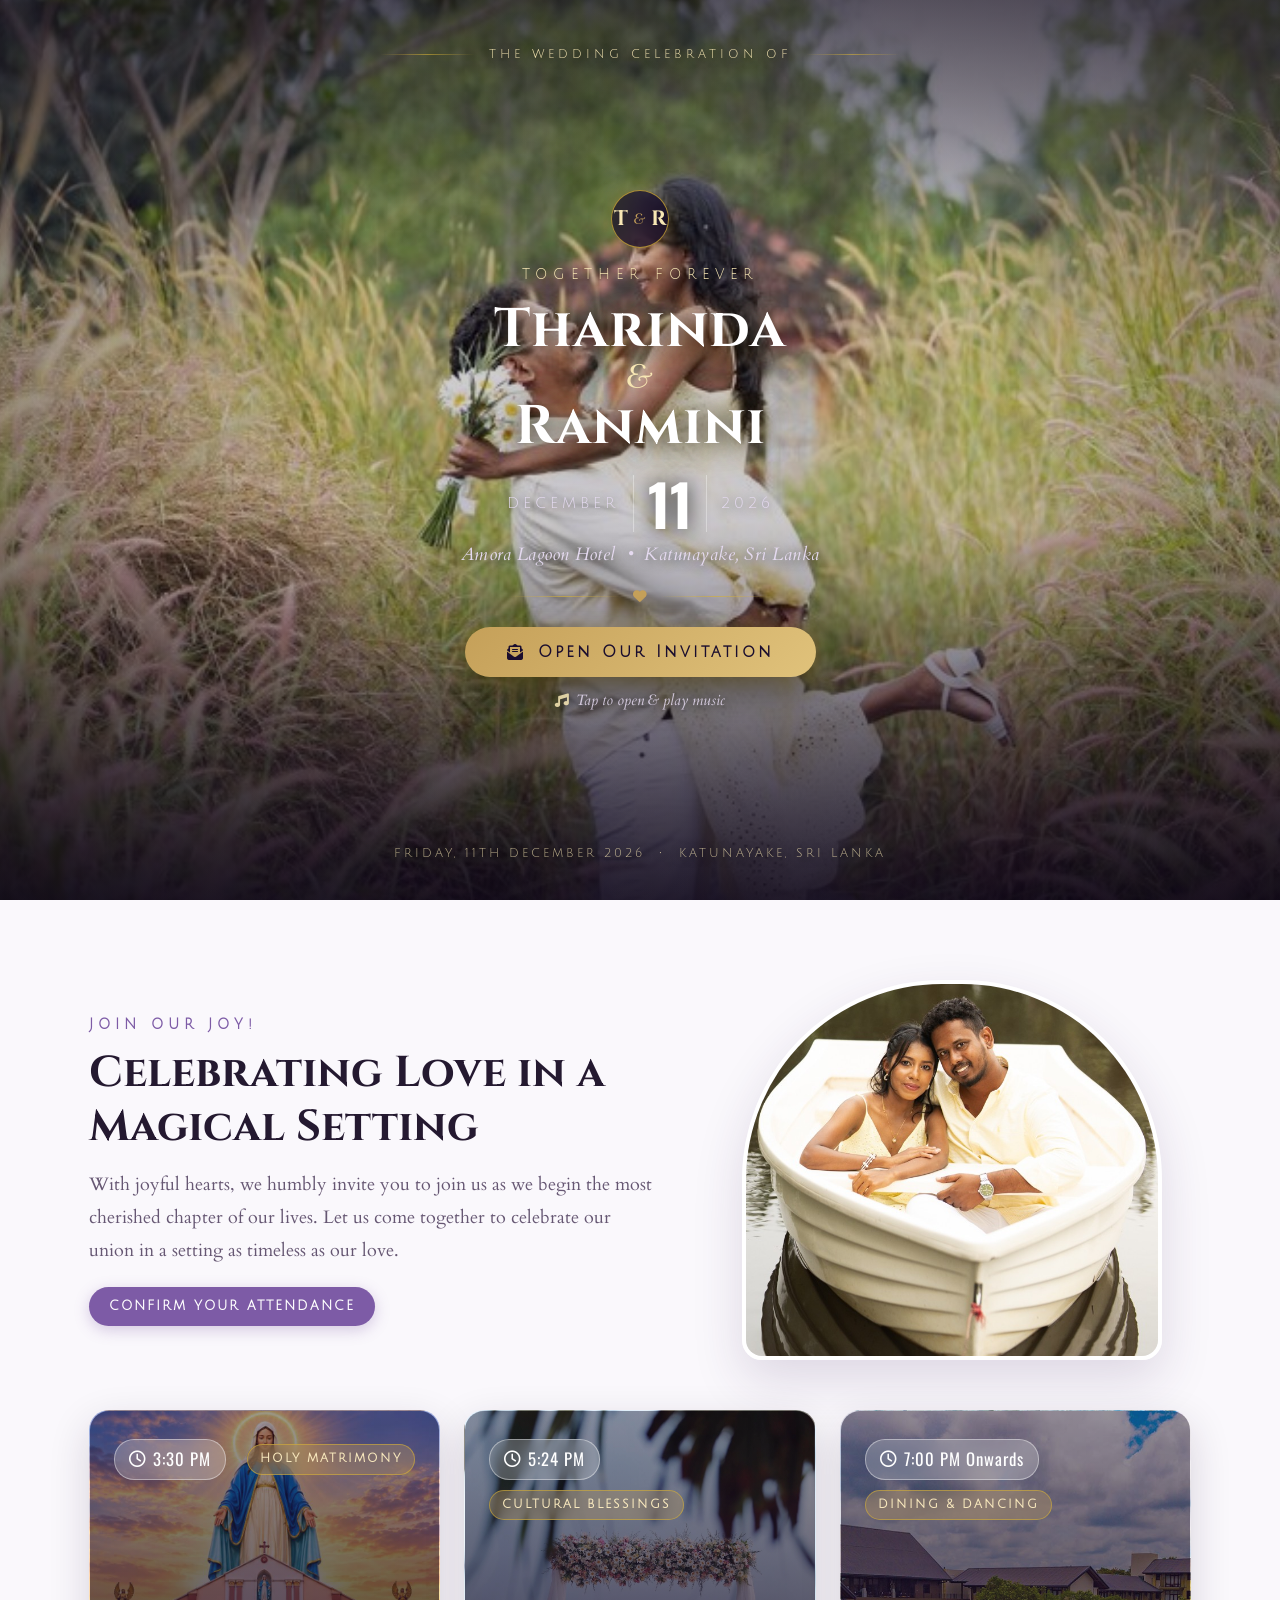
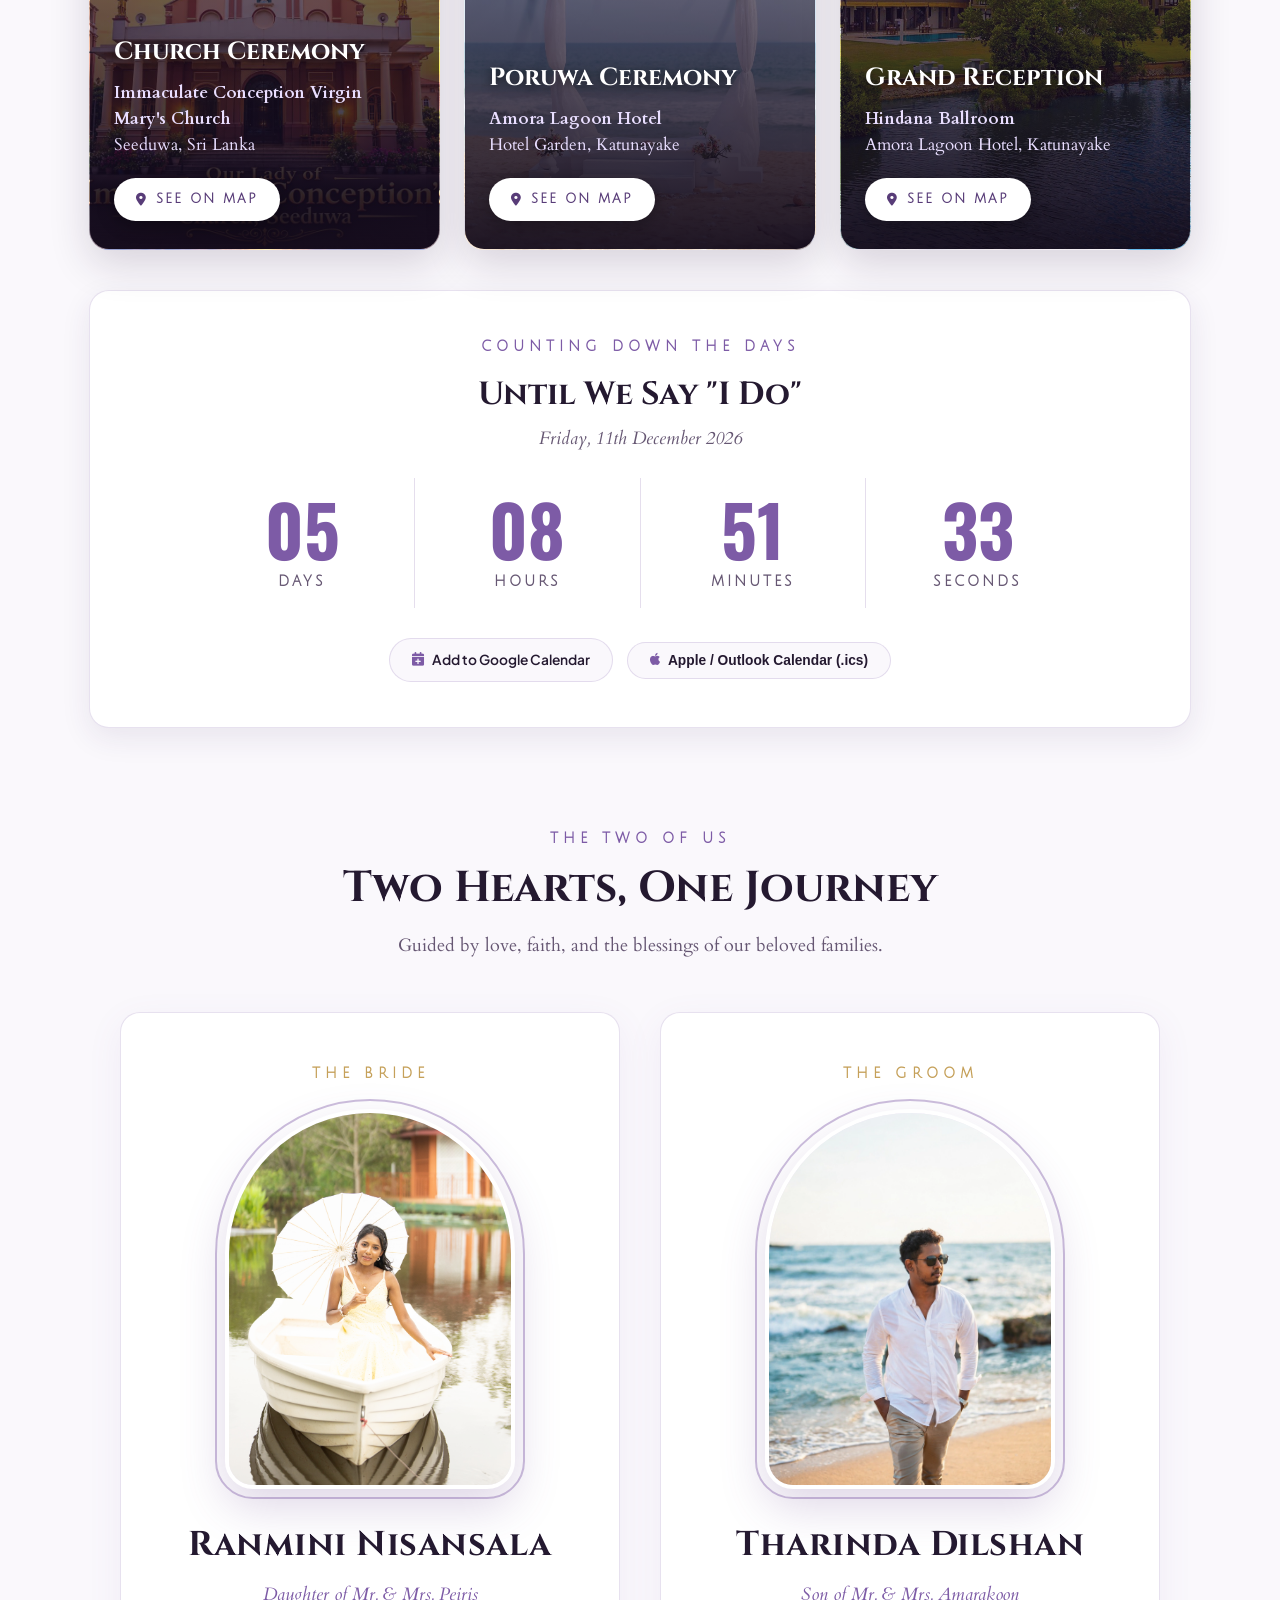
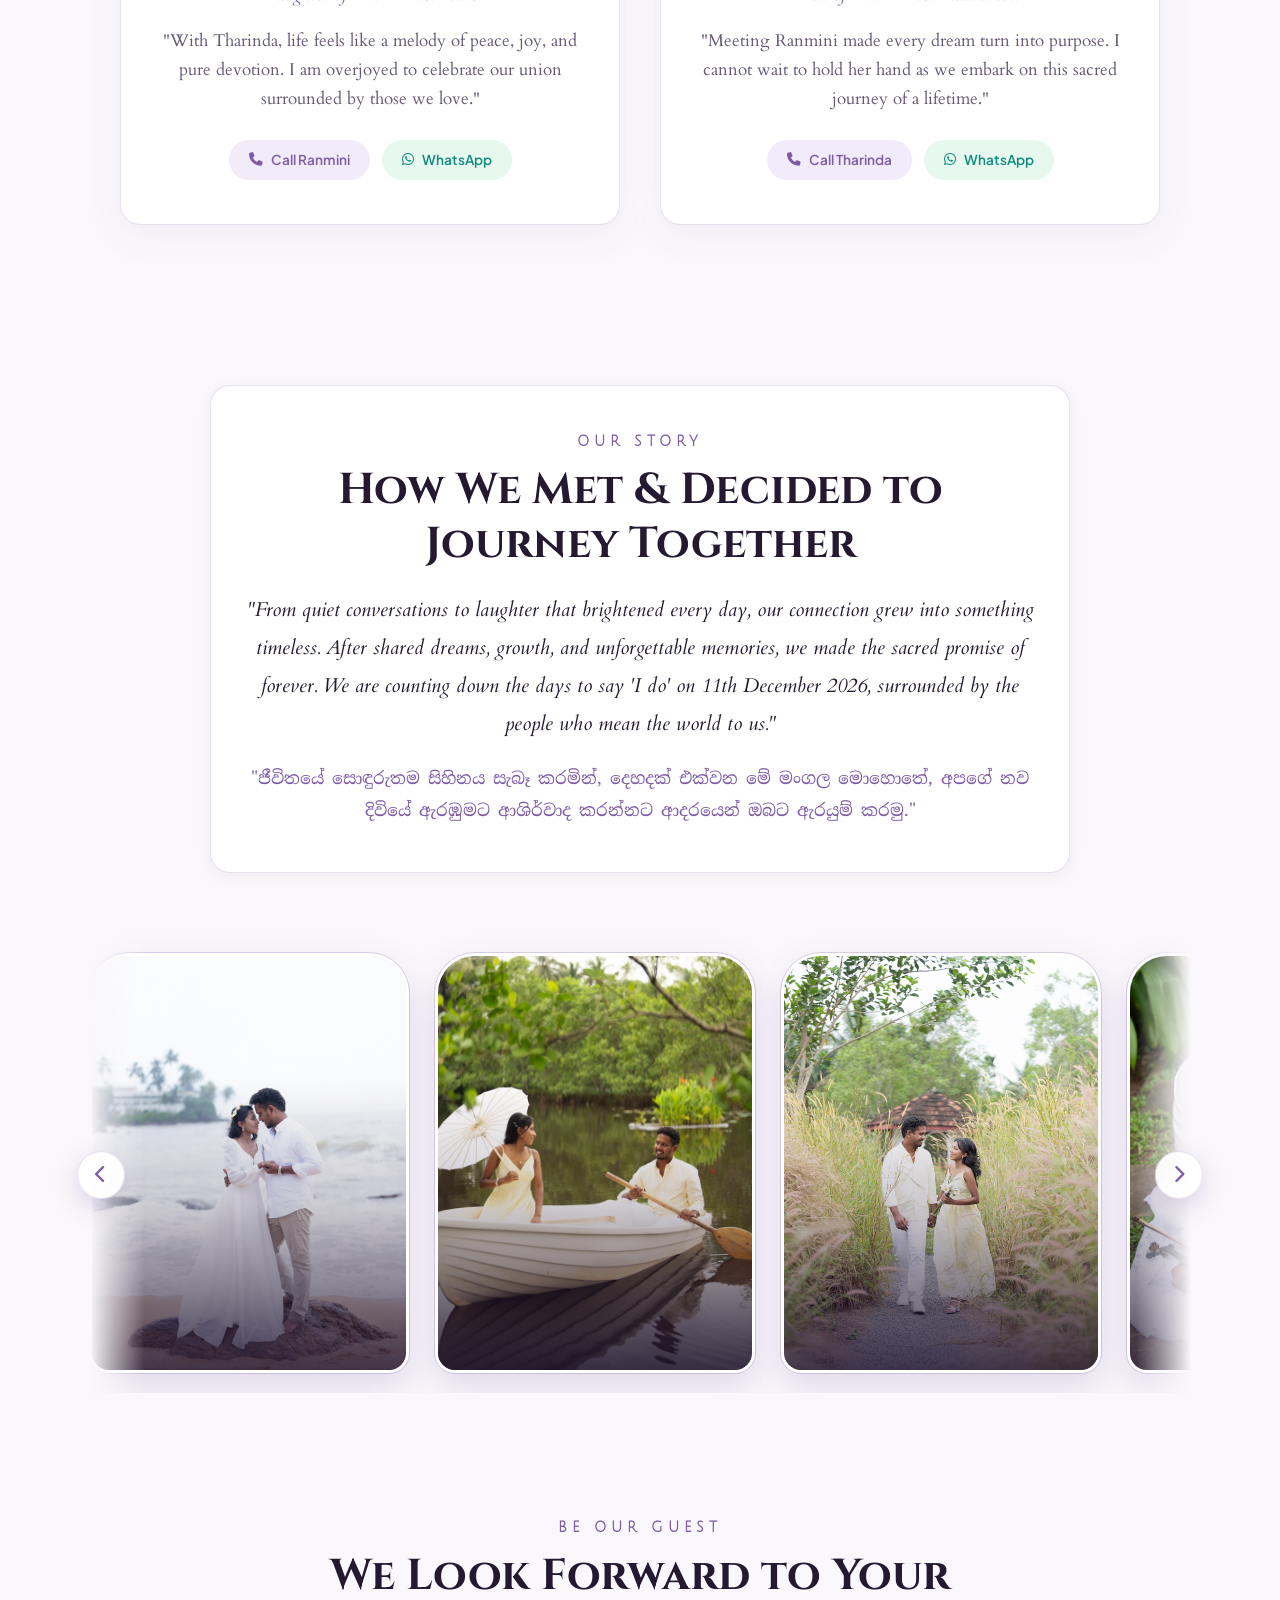
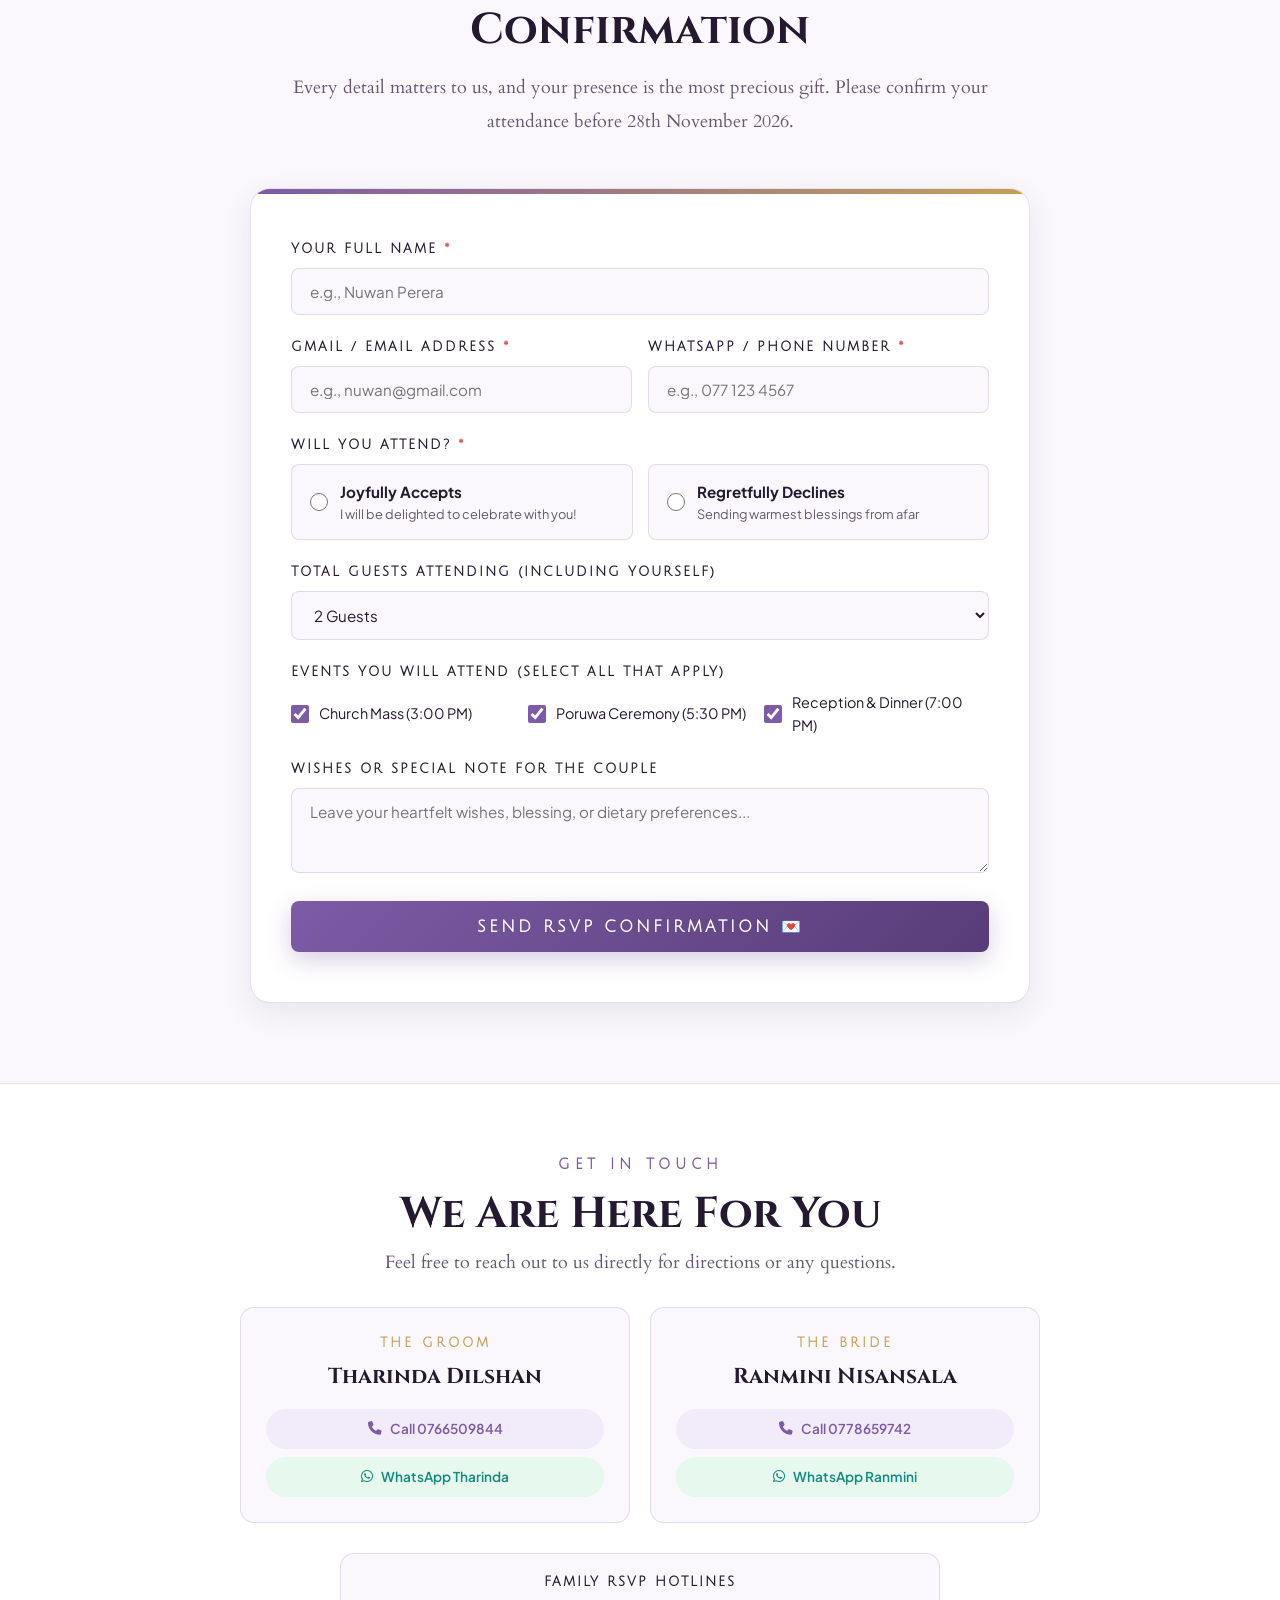
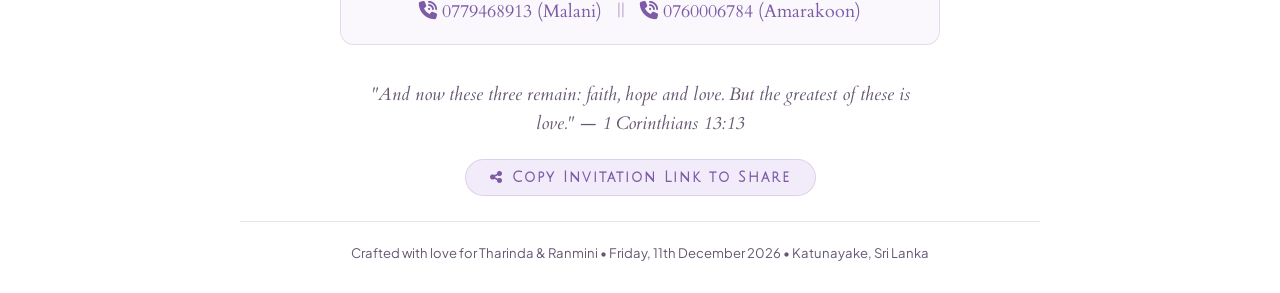
==== commit 134815fd: "Add files via upload" ====
--- a/index.html
+++ b/index.html
@@ -158,7 +158,7 @@
         <p class="hero-tagline">Together Forever</p>
 
         <h1 class="hero-couple-title">
-          Tharinda <span class="amp">&amp;</span> Ranmini
+          <span class="couple-name">Tharinda</span> <span class="amp">&amp;</span> <span class="couple-name">Ranmini</span>
         </h1>
 
         <!-- Modern Date Block: Month [Day] Year -->
--- a/css/style.css
+++ b/css/style.css
@@ -58,18 +58,18 @@
   position: absolute;
   inset: 0;
   background-image: url('../assets/images/splash-bg.jpg');
-  background-position: 28% 22%;
+  background-position: center 20%;
   background-size: cover;
   background-repeat: no-repeat;
-  transform: scale(1.05);
-  animation: splashKenBurns 24s ease-in-out infinite alternate;
+  transform-origin: center center;
+  transform: scale(1.02);
+  animation: splashKenBurns 20s ease-in-out infinite alternate;
   z-index: 0;
 }
 
 @keyframes splashKenBurns {
-  0%   { transform: scale(1.05) translate(0, 0); }
-  50%  { transform: scale(1.10) translate(-10px, -6px); }
-  100% { transform: scale(1.05) translate(8px, 4px); }
+  0%   { transform: scale(1.02); }
+  100% { transform: scale(1.06); }
 }
 
 /* Subtle luxury gradient — keeps couple & sparklers 100% clear and radiant */
@@ -189,11 +189,11 @@
 /* Couple names — Grand centrepiece */
 .splash-couple-name {
   font-family: 'Cinzel', serif;
-  font-size: clamp(2.4rem, 8vw, 4.8rem);
+  font-size: 3.4rem;
   font-weight: 700;
   color: #ffffff;
   margin: 0 0 16px;
-  line-height: 1.1;
+  line-height: 1.15;
   letter-spacing: 1px;
   text-shadow:
     0 2px 25px rgba(0, 0, 0, 0.8),
@@ -599,7 +599,7 @@
   padding: 100px 20px 80px;
   background-color: #12081f;
   background-image: url('../assets/images/hero-bg.jpg');
-  background-position: 28% center;
+  background-position: center 25%;
   background-size: cover;
   background-repeat: no-repeat;
   overflow: hidden;
@@ -624,6 +624,8 @@
   position: relative;
   z-index: 2;
   max-width: 860px;
+  width: 100%;
+  margin: 0 auto;
   animation: fadeInUp 1s ease-out;
 }
 
@@ -639,15 +641,20 @@
 
 .hero-couple-title {
   font-family: 'Cinzel', serif;
-  font-size: clamp(2.5rem, 8vw, 5rem);
-  font-weight: 700;
-  color: #ffffff;
-  line-height: 1.15;
+  font-size: 3.4rem;
+  font-weight: 700;
+  color: #ffffff;
+  line-height: 1.25;
   margin-bottom: 25px;
   letter-spacing: 2px;
   text-shadow:
     0 3px 20px rgba(0, 0, 0, 0.8),
     0 0 35px rgba(162, 118, 209, 0.55);
+}
+
+.hero-couple-title .couple-name {
+  display: inline-block;
+  white-space: nowrap;
 }
 
 .hero-couple-title span.amp {
@@ -668,6 +675,7 @@
   display: inline-flex;
   align-items: center;
   justify-content: center;
+  white-space: nowrap;
   gap: 14px;
   background: rgba(255, 255, 255, 0.08);
   backdrop-filter: blur(10px);
@@ -1854,12 +1862,23 @@
 
 @media (max-width: 768px) {
   .splash-bg-photo {
-    background-position: 28% 18%;
+    background-position: center 20% !important;
+  }
+
+  .hero-section {
+    background-position: center 25% !important;
+    background-attachment: scroll;
   }
 
   .splash-couple-name {
-    font-size: clamp(2.2rem, 9vw, 3.2rem);
+    font-size: 2.6rem;
     margin-bottom: 12px;
+  }
+
+  .hero-couple-title {
+    font-size: 2.6rem;
+    line-height: 1.25;
+    margin-bottom: 20px;
   }
 
   .splash-enter-btn {
@@ -1915,6 +1934,14 @@
 }
 
 @media (max-width: 480px) {
+  .splash-bg-photo {
+    background-position: center 20% !important;
+  }
+
+  .hero-section {
+    background-position: center 25% !important;
+  }
+
   .splash-top-bar {
     margin-bottom: 6px;
   }
@@ -1929,6 +1956,11 @@
     font-size: 1.1rem;
   }
 
+  .splash-couple-name {
+    font-size: 2.2rem;
+    margin-bottom: 10px;
+  }
+
   .splash-date-day {
     font-size: 1.9rem;
     padding: 0 10px;
@@ -1943,8 +1975,8 @@
   }
 
   .hero-couple-title {
-    font-size: clamp(2.1rem, 7.5vw, 2.9rem);
-    letter-spacing: 1px;
+    font-size: 2.1rem;
+    line-height: 1.28;
     margin-bottom: 18px;
   }
 
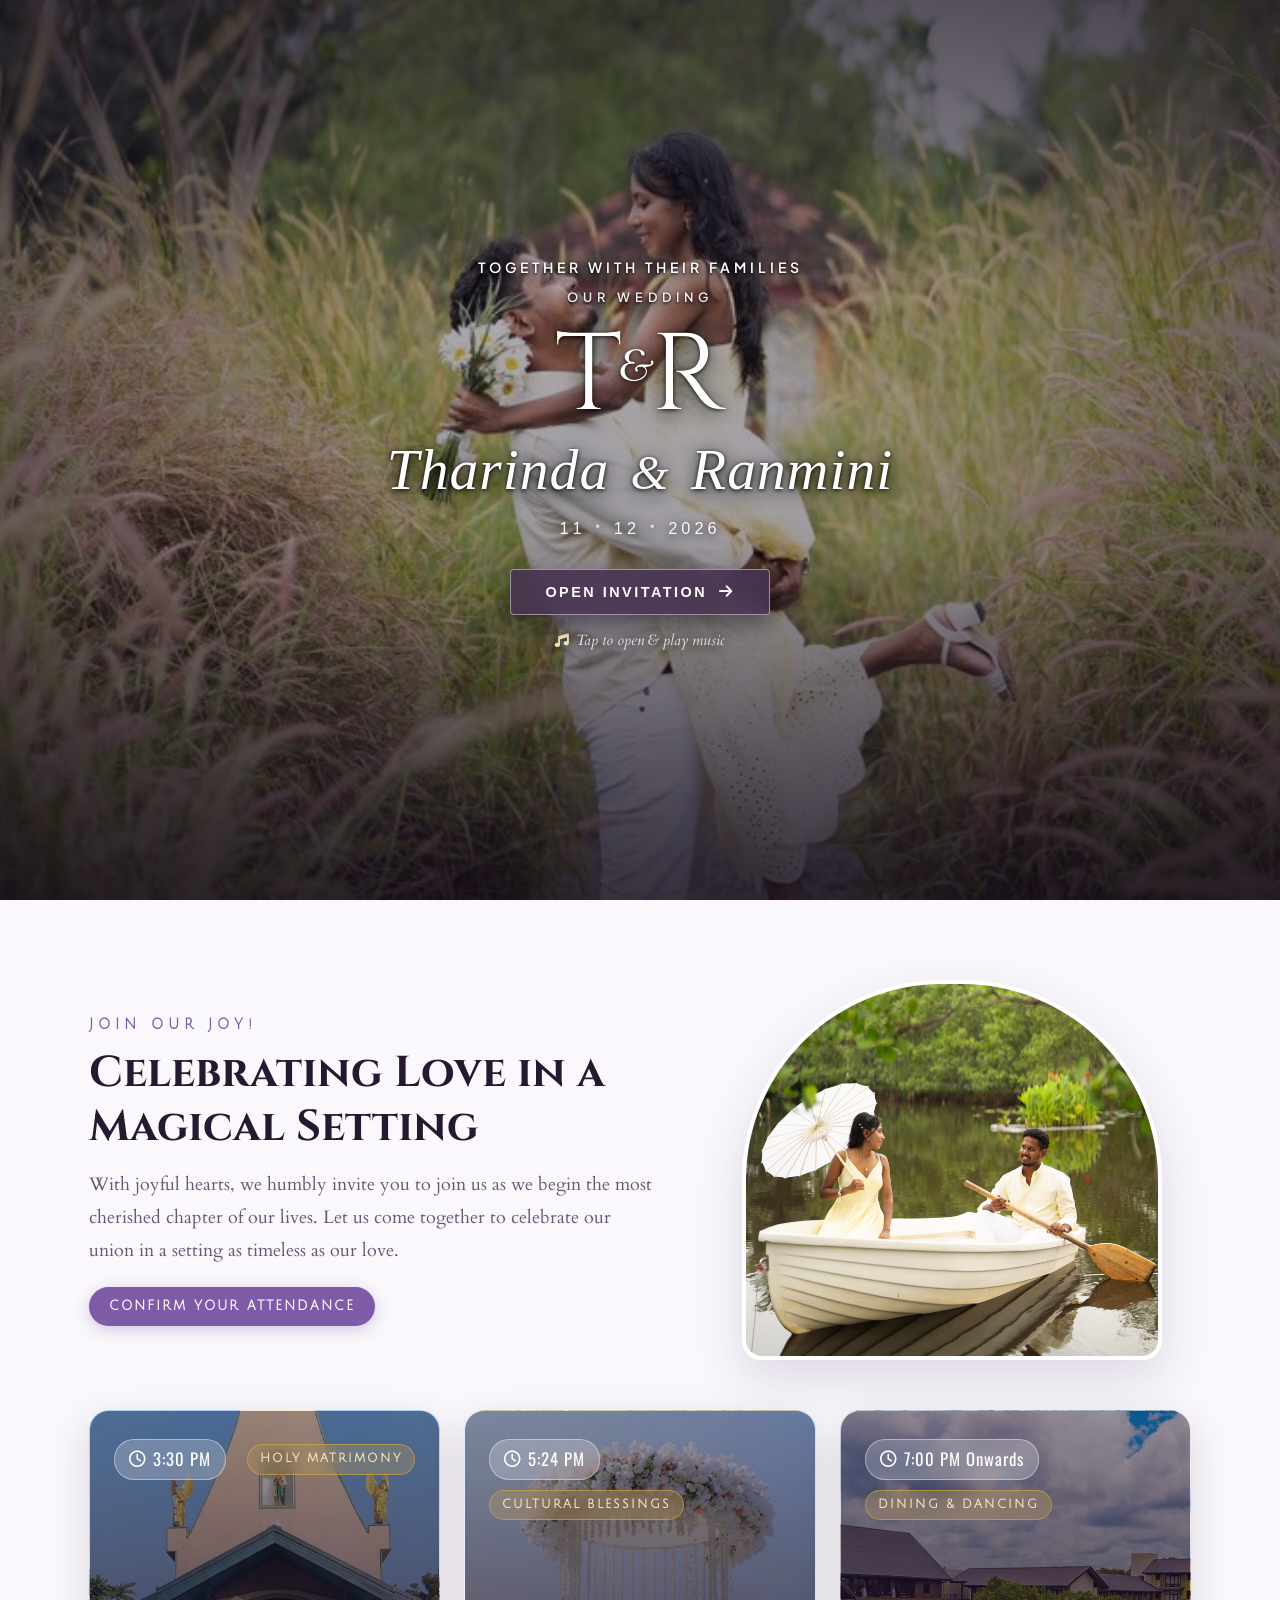
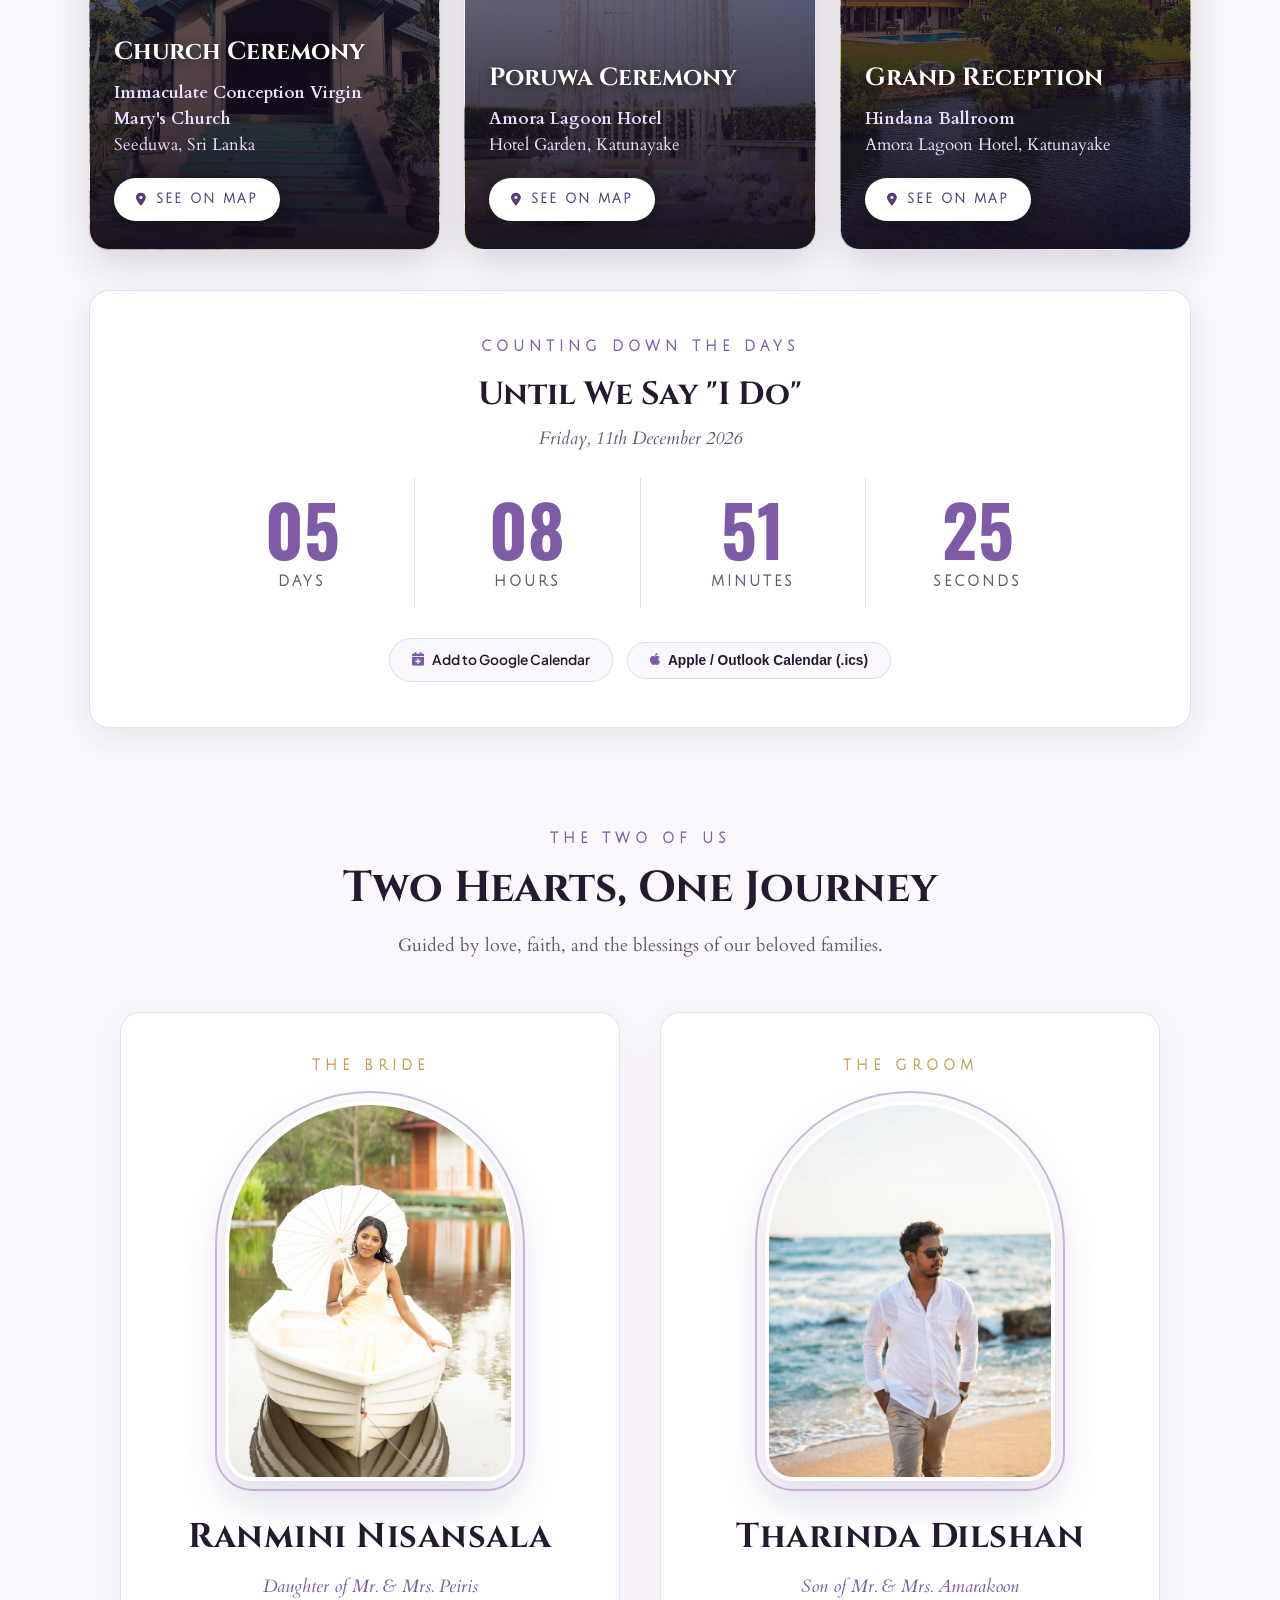
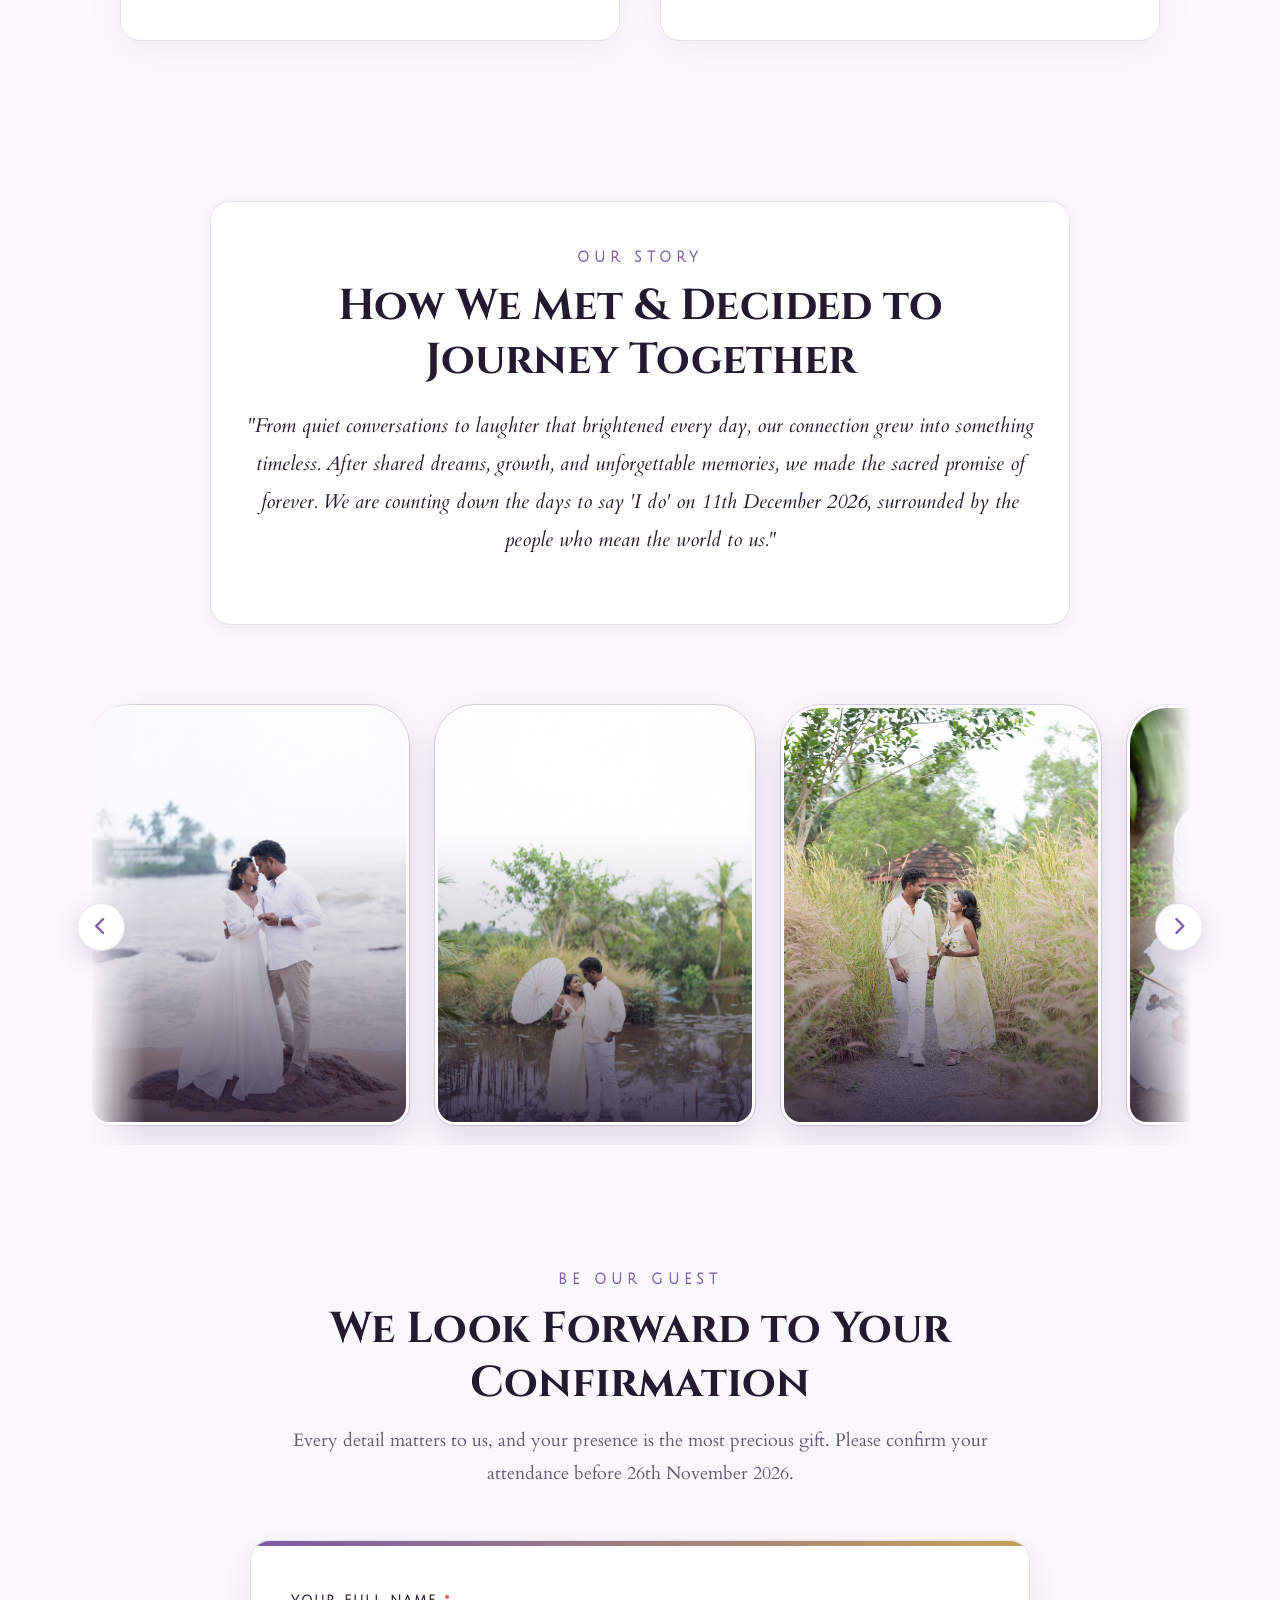
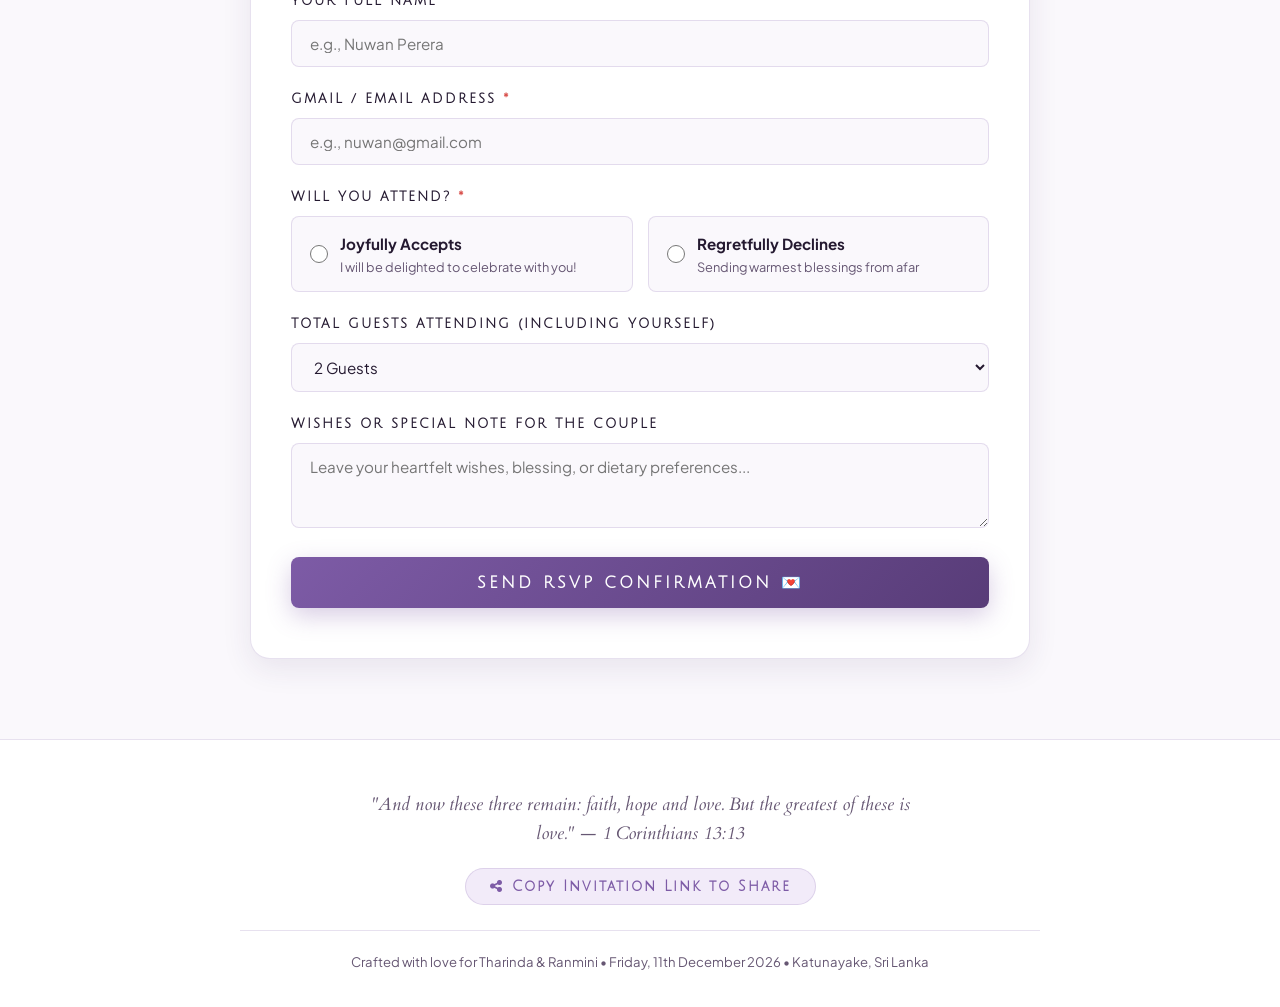
==== commit ce5275fc: "Add files via upload" ====
--- a/index.html
+++ b/index.html
@@ -7,7 +7,7 @@
 
   <!-- Open Graph / WhatsApp Preview Meta Tags -->
   <meta property="og:type" content="website">
-  <meta property="og:title" content="Our Wedding — Tharinda &amp; Ranmini 💍">
+  <meta property="og:title" content="Our Wedding — THARINDA &amp; RANMINI 💍">
   <meta property="og:description" content="Together Forever • Friday, 11th December 2026 at Amora Lagoon Hotel, Katunayake. Please join us to celebrate our wedding!">
   <meta property="og:image" content="assets/images/hero-bg.jpg">
   <meta name="twitter:card" content="summary_large_image">
@@ -45,60 +45,42 @@
     <div class="splash-overlay-gradient"></div>
     <div class="splash-vignette"></div>
 
-    <!-- Floating top ornament line -->
-    <div class="splash-top-bar">
-      <span class="splash-top-line"></span>
-      <span class="splash-top-text">THE WEDDING CELEBRATION OF</span>
-      <span class="splash-top-line"></span>
-    </div>
-
-    <!-- Centre content -->
-    <div class="splash-content">
-      <!-- Monogram Seal -->
-      <div class="splash-monogram">
-        <span class="monogram-letter">T</span>
-        <span class="monogram-amp">&amp;</span>
-        <span class="monogram-letter">R</span>
-      </div>
-
-      <p class="splash-eyebrow">Together Forever</p>
-
-      <h1 class="splash-couple-name">
-        Tharinda
-        <span class="splash-amp">&amp;</span>
-        Ranmini
+    <!-- Centre editorial content (Exact Mockup Design) -->
+    <div class="splash-content splash-editorial-content">
+      <p class="splash-editorial-eyebrow">TOGETHER WITH THEIR FAMILIES</p>
+      <p class="splash-editorial-sub">OUR WEDDING</p>
+
+      <!-- Large Hero Monogram -->
+      <div class="splash-editorial-monogram">
+        <span class="editorial-monogram-t">T</span>
+        <span class="editorial-monogram-amp">&amp;</span>
+        <span class="editorial-monogram-r">R</span>
+      </div>
+
+      <!-- Couple Names in Editorial Script -->
+      <h1 class="splash-editorial-names">
+        Tharinda <span class="editorial-names-amp">&amp;</span> Ranmini
       </h1>
 
-      <div class="splash-date-block">
-        <span class="splash-date-month">DECEMBER</span>
-        <span class="splash-date-day">11</span>
-        <span class="splash-date-year">2026</span>
-      </div>
-
-      <p class="splash-venue-text">Amora Lagoon Hotel &nbsp;•&nbsp; Katunayake, Sri Lanka</p>
-
-      <!-- Gold divider -->
-      <div class="splash-gold-divider">
-        <span></span>
-        <i class="fa-solid fa-heart"></i>
-        <span></span>
-      </div>
-
-      <!-- CTA button -->
-      <button id="splash-enter-btn" class="splash-enter-btn">
-        <i class="fa-solid fa-envelope-open-text"></i>
-        <span>Open Our Invitation</span>
+      <!-- Date line 11 · 12 · 2026 -->
+      <div class="splash-editorial-date">
+        <span>11</span>
+        <span class="editorial-date-dot">•</span>
+        <span>12</span>
+        <span class="editorial-date-dot">•</span>
+        <span>2026</span>
+      </div>
+
+      <!-- CTA button (Muted Plum Box with Arrow) -->
+      <button id="splash-enter-btn" class="splash-editorial-btn">
+        <span>OPEN INVITATION</span>
+        <i class="fa-solid fa-arrow-right"></i>
       </button>
 
       <p class="splash-hint">
         <i class="fa-solid fa-music"></i>
         <span>Tap to open &amp; play music</span>
       </p>
-    </div>
-
-    <!-- Bottom scroll hint -->
-    <div class="splash-bottom-bar">
-      <span class="splash-bottom-text">Friday, 11th December 2026 &nbsp;•&nbsp; Katunayake, Sri Lanka</span>
     </div>
   </div>
 
@@ -148,28 +130,34 @@
   </div>
 
   <!-- ===================================================
-       2. FULLSCREEN CINEMATIC HERO SECTION (PINVITE STYLE)
+       2. FULLSCREEN CINEMATIC HERO SECTION (MATCHING MOCKUP DESIGN)
        =================================================== -->
   <main>
     <section id="hero" class="hero-section" style="background-image: url('assets/images/hero-bg.jpg');">
       <div class="hero-overlay"></div>
 
-      <div class="hero-content">
-        <p class="hero-tagline">Together Forever</p>
-
-        <h1 class="hero-couple-title">
-          <span class="couple-name">Tharinda</span> <span class="amp">&amp;</span> <span class="couple-name">Ranmini</span>
+      <div class="hero-content hero-editorial-content">
+        <p class="hero-editorial-eyebrow">TOGETHER FOREVER</p>
+
+        <h1 class="hero-editorial-title">
+          <span class="hero-editorial-name">THARINDA</span>
+          <span class="hero-editorial-amp">&amp;</span>
+          <span class="hero-editorial-name">RANMINI</span>
         </h1>
 
-        <!-- Modern Date Block: Month [Day] Year -->
-        <div class="hero-date-block">
-          <span class="hero-date-month">DECEMBER</span>
-          <span class="hero-date-day">11</span>
-          <span class="hero-date-year">2026</span>
-        </div>
-
-        <p class="hero-venue-sub">
-          Amora Lagoon Hotel • Katunayake, Sri Lanka
+        <!-- Mockup Date: DECEMBER [ FRIDAY 11 ] 2026 -->
+        <div class="hero-editorial-date-wrap">
+          <span class="hero-date-side">DECEMBER</span>
+          <div class="hero-date-center">
+            <span class="hero-date-dayname">FRIDAY</span>
+            <span class="hero-date-daynum">11</span>
+          </div>
+          <span class="hero-date-side">2026</span>
+        </div>
+
+        <p class="hero-editorial-invite">
+          Request the pleasure of your company<br>
+          as they begin their forever
         </p>
       </div>
 
@@ -213,7 +201,7 @@
       <!-- 3 Event Highlight Cards with Real Photo Backgrounds -->
       <div class="events-cards-grid">
         <!-- Event 1: Church Mass -->
-        <div class="event-photo-card" style="background-image: url('assets/images/church.jpg');">
+        <div class="event-photo-card" style="background-image: url('assets/images/church.jpeg');">
           <div class="event-card-glass-overlay">
             <div class="event-card-top-meta">
               <span class="event-time-pill"><i class="fa-regular fa-clock"></i> 3:30 PM</span>
@@ -234,7 +222,7 @@
         </div>
 
         <!-- Event 2: Poruwa Ceremony -->
-        <div class="event-photo-card" style="background-image: url('assets/images/poruwa.jpg');">
+        <div class="event-photo-card" style="background-image: url('assets/images/poruwa.jpeg');">
           <div class="event-card-glass-overlay">
             <div class="event-card-top-meta">
               <span class="event-time-pill"><i class="fa-regular fa-clock"></i> 5:24 PM</span>
@@ -342,19 +330,6 @@
           </div>
           <h3 class="couple-person-name">Ranmini Nisansala</h3>
           <div class="couple-parents-sub">Daughter of Mr. &amp; Mrs. Peiris</div>
-          <p class="couple-bio-quote">
-            "With Tharinda, life feels like a melody of peace, joy, and pure devotion. I am overjoyed to celebrate our union surrounded by those we love."
-          </p>
-          <div class="couple-contact-pills">
-            <a href="tel:0778659742" class="btn-contact-pill btn-pill-phone">
-              <i class="fa-solid fa-phone"></i>
-              <span>Call Ranmini</span>
-            </a>
-            <a href="https://wa.me/94778659742" target="_blank" class="btn-contact-pill btn-pill-wa">
-              <i class="fa-brands fa-whatsapp"></i>
-              <span>WhatsApp</span>
-            </a>
-          </div>
         </div>
 
         <!-- The Groom Profile -->
@@ -365,19 +340,6 @@
           </div>
           <h3 class="couple-person-name">Tharinda Dilshan</h3>
           <div class="couple-parents-sub">Son of Mr. &amp; Mrs. Amarakoon</div>
-          <p class="couple-bio-quote">
-            "Meeting Ranmini made every dream turn into purpose. I cannot wait to hold her hand as we embark on this sacred journey of a lifetime."
-          </p>
-          <div class="couple-contact-pills">
-            <a href="tel:0766509844" class="btn-contact-pill btn-pill-phone">
-              <i class="fa-solid fa-phone"></i>
-              <span>Call Tharinda</span>
-            </a>
-            <a href="https://wa.me/94766509844" target="_blank" class="btn-contact-pill btn-pill-wa">
-              <i class="fa-brands fa-whatsapp"></i>
-              <span>WhatsApp</span>
-            </a>
-          </div>
         </div>
       </div>
     </section>
@@ -394,9 +356,6 @@
         <p class="story-narrative-text">
           "From quiet conversations to laughter that brightened every day, our connection grew into something timeless. After shared dreams, growth, and unforgettable memories, we made the sacred promise of forever. We are counting down the days to say 'I do' on 11th December 2026, surrounded by the people who mean the world to us."
         </p>
-        <p class="story-sinhala-blessing">
-          "ජීවිතයේ සොඳුරුතම සිහිනය සැබෑ කරමින්, දෙහදක් එක්වන මේ මංගල මොහොතේ, අපගේ නව දිවියේ ඇරඹුමට ආශිර්වාද කරන්නට ආදරයෙන් ඔබට ඇරයුම් කරමු."
-        </p>
       </div>
 
       <!-- 6-Photo Moments Gallery (Animated Continuous Reel) -->
@@ -548,7 +507,7 @@
         <span class="section-eyebrow">BE OUR GUEST</span>
         <h2 class="section-main-title">We Look Forward to Your Confirmation</h2>
         <p class="section-intro-text">
-          Every detail matters to us, and your presence is the most precious gift. Please confirm your attendance before 28th November 2026.
+          Every detail matters to us, and your presence is the most precious gift. Please confirm your attendance before 26th November 2026.
         </p>
       </div>
 
@@ -560,16 +519,10 @@
             <input type="text" id="guest-name" name="guest_name" class="form-input-modern" placeholder="e.g., Nuwan Perera" required>
           </div>
 
-          <!-- Email & Phone Grid -->
-          <div style="display: grid; grid-template-columns: repeat(auto-fit, minmax(240px, 1fr)); gap: 16px;">
-            <div class="form-field-group">
-              <label for="guest-email" class="form-field-label">Gmail / Email Address <span class="req">*</span></label>
-              <input type="email" id="guest-email" name="guest_email" class="form-input-modern" placeholder="e.g., nuwan@gmail.com" required>
-            </div>
-            <div class="form-field-group">
-              <label for="guest-phone" class="form-field-label">WhatsApp / Phone Number <span class="req">*</span></label>
-              <input type="tel" id="guest-phone" name="guest_phone" class="form-input-modern" placeholder="e.g., 077 123 4567" required>
-            </div>
+          <!-- Email Address -->
+          <div class="form-field-group">
+            <label for="guest-email" class="form-field-label">Gmail / Email Address <span class="req">*</span></label>
+            <input type="email" id="guest-email" name="guest_email" class="form-input-modern" placeholder="e.g., nuwan@gmail.com" required>
           </div>
 
           <!-- Attendance Choice -->
@@ -605,25 +558,6 @@
             </select>
           </div>
 
-          <!-- Which Events Will You Attend? -->
-          <div class="form-field-group">
-            <label class="form-field-label">Events You Will Attend (Select all that apply)</label>
-            <div class="events-check-grid">
-              <label class="event-check-label">
-                <input type="checkbox" name="events" value="Church Mass (3:00 PM)" checked>
-                <span>Church Mass (3:00 PM)</span>
-              </label>
-              <label class="event-check-label">
-                <input type="checkbox" name="events" value="Poruwa Ceremony (5:30 PM)" checked>
-                <span>Poruwa Ceremony (5:30 PM)</span>
-              </label>
-              <label class="event-check-label">
-                <input type="checkbox" name="events" value="Reception & Dinner (7:00 PM)" checked>
-                <span>Reception &amp; Dinner (7:00 PM)</span>
-              </label>
-            </div>
-          </div>
-
           <!-- Wishes / Message -->
           <div class="form-field-group">
             <label for="guest-message" class="form-field-label">Wishes or Special Note for the Couple</label>
@@ -661,55 +595,6 @@
        =================================================== -->
   <footer id="contact" class="contact-section-modern">
     <div style="max-width: 800px; margin: 0 auto;">
-      <span class="section-eyebrow">GET IN TOUCH</span>
-      <h2 class="section-main-title" style="margin-bottom: 8px;">We Are Here For You</h2>
-      <p style="font-family: 'Cardo', serif; font-size: 1.1rem; color: var(--text-muted); margin-bottom: 25px;">
-        Feel free to reach out to us directly for directions or any questions.
-      </p>
-
-      <!-- Hotlines Grid -->
-      <div class="hotline-cards-row">
-        <!-- Groom Hotline -->
-        <div class="hotline-card">
-          <span class="hotline-role">THE GROOM</span>
-          <h4 class="hotline-name">Tharinda Dilshan</h4>
-          <div style="display: flex; flex-direction: column; gap: 8px;">
-            <a href="tel:0766509844" class="btn-contact-pill btn-pill-phone" style="justify-content: center;">
-              <i class="fa-solid fa-phone"></i>
-              <span>Call 0766509844</span>
-            </a>
-            <a href="https://wa.me/94766509844" target="_blank" class="btn-contact-pill btn-pill-wa" style="justify-content: center;">
-              <i class="fa-brands fa-whatsapp"></i>
-              <span>WhatsApp Tharinda</span>
-            </a>
-          </div>
-        </div>
-
-        <!-- Bride Hotline -->
-        <div class="hotline-card">
-          <span class="hotline-role">THE BRIDE</span>
-          <h4 class="hotline-name">Ranmini Nisansala</h4>
-          <div style="display: flex; flex-direction: column; gap: 8px;">
-            <a href="tel:0778659742" class="btn-contact-pill btn-pill-phone" style="justify-content: center;">
-              <i class="fa-solid fa-phone"></i>
-              <span>Call 0778659742</span>
-            </a>
-            <a href="https://wa.me/94778659742" target="_blank" class="btn-contact-pill btn-pill-wa" style="justify-content: center;">
-              <i class="fa-brands fa-whatsapp"></i>
-              <span>WhatsApp Ranmini</span>
-            </a>
-          </div>
-        </div>
-      </div>
-
-      <!-- Parents Hotline Box -->
-      <div class="parents-hotline-box">
-        <strong>FAMILY RSVP HOTLINES</strong>
-        <a href="tel:0779468913" style="color: inherit; text-decoration: none;"><i class="fa-solid fa-phone-volume"></i> 0779468913 (Malani)</a>
-        <span style="margin: 0 10px; opacity: 0.5;">||</span>
-        <a href="tel:0760006784" style="color: inherit; text-decoration: none;"><i class="fa-solid fa-phone-volume"></i> 0760006784 (Amarakoon)</a>
-      </div>
-
       <p class="footer-quote-text">
         "And now these three remain: faith, hope and love. But the greatest of these is love." — 1 Corinthians 13:13
       </p>
--- a/css/style.css
+++ b/css/style.css
@@ -5,6 +5,7 @@
    =================================================== */
 
 @import url('https://fonts.googleapis.com/css2?family=Alex+Brush&family=Cardo:ital,wght@0,400;0,700;1,400&family=Cinzel:wght@400;600;700;800;900&family=Julius+Sans+One&family=Montserrat:wght@300;400;500;600;700&family=Noto+Serif+Sinhala:wght@400;600&family=Oswald:wght@300;400;500;600;700&family=Playfair+Display:ital,wght@0,400;0,600;0,700;1,400&family=Plus+Jakarta+Sans:wght@300;400;500;600;700&display=swap');
+@import url('https://db.onlinewebfonts.com/c/c5cd0c2c556e7828f12e478a2c19cc53?family=Aptos+Narrow');
 
 :root {
   /* Pinvite Lavender Theme Palette */
@@ -53,12 +54,12 @@
   pointer-events: none;
 }
 
-/* Cinematic background — couple's sparkler beach photo */
+/* Cinematic background — couple's meadow holding photo */
 .splash-bg-photo {
   position: absolute;
   inset: 0;
   background-image: url('../assets/images/splash-bg.jpg');
-  background-position: center 20%;
+  background-position: center 28%;
   background-size: cover;
   background-repeat: no-repeat;
   transform-origin: center center;
@@ -72,16 +73,16 @@
   100% { transform: scale(1.06); }
 }
 
-/* Subtle luxury gradient — keeps couple & sparklers 100% clear and radiant */
+/* Subtle luxury gradient — keeps couple clear while text pops crisp and bright */
 .splash-overlay-gradient {
   position: absolute;
   inset: 0;
   background: linear-gradient(
     180deg,
-    rgba(14, 6, 26, 0.58) 0%,
-    rgba(14, 6, 26, 0.18) 28%,
-    rgba(14, 6, 26, 0.22) 58%,
-    rgba(14, 6, 26, 0.88) 100%
+    rgba(22, 12, 30, 0.48) 0%,
+    rgba(22, 12, 30, 0.28) 32%,
+    rgba(22, 12, 30, 0.35) 60%,
+    rgba(18, 10, 26, 0.72) 100%
   );
   z-index: 1;
 }
@@ -92,267 +93,189 @@
   inset: 0;
   background: radial-gradient(
     ellipse at center,
-    transparent 40%,
-    rgba(10, 4, 18, 0.45) 100%
+    rgba(0, 0, 0, 0.08) 25%,
+    rgba(14, 6, 20, 0.58) 100%
   );
   z-index: 2;
 }
 
-/* ---- Top bar: Luxury Eyebrow ---- */
-.splash-top-bar {
+/* ---- Centre editorial content (Exact match to user's attached mockup) ---- */
+.splash-content.splash-editorial-content {
   position: relative;
   z-index: 10;
   display: flex;
+  flex-direction: column;
   align-items: center;
   justify-content: center;
-  gap: 14px;
-  width: 100%;
-  max-width: 520px;
-  margin-bottom: 12px;
-}
-
-.splash-top-line {
-  flex: 1;
-  height: 1px;
-  background: linear-gradient(to right, transparent, rgba(212, 175, 55, 0.6), transparent);
-}
-
-.splash-top-text {
-  font-family: 'Julius Sans One', sans-serif;
-  font-size: clamp(0.62rem, 1.8vw, 0.78rem);
-  letter-spacing: 4px;
-  color: #f7e7b4;
-  text-transform: uppercase;
-  white-space: nowrap;
-  text-shadow: 0 2px 10px rgba(0, 0, 0, 0.6);
-}
-
-/* ---- Centre content block ---- */
-.splash-content {
-  position: relative;
-  z-index: 10;
-  display: flex;
-  flex-direction: column;
-  align-items: center;
   gap: 0;
-  padding: 0 16px;
-  max-width: 580px;
+  padding: 0 20px;
+  max-width: 620px;
   width: 100%;
   margin: auto 0;
-}
-
-/* Monogram Seal */
-.splash-monogram {
+  text-align: center;
+}
+
+/* Eyebrow: TOGETHER WITH THEIR FAMILIES */
+.splash-editorial-eyebrow {
+  font-family: 'Montserrat', 'Plus Jakarta Sans', sans-serif;
+  font-size: clamp(0.72rem, 1.8vw, 0.88rem);
+  font-weight: 600;
+  letter-spacing: 4px;
+  color: #ffffff;
+  text-transform: uppercase;
+  margin: 0 0 8px;
+  text-shadow: 0 2px 10px rgba(0, 0, 0, 0.85), 0 1px 3px rgba(0, 0, 0, 0.9);
+}
+
+/* Subtitle: OUR WEDDING */
+.splash-editorial-sub {
+  font-family: 'Montserrat', 'Plus Jakarta Sans', sans-serif;
+  font-size: clamp(0.68rem, 1.6vw, 0.8rem);
+  font-weight: 600;
+  letter-spacing: 5px;
+  color: rgba(255, 255, 255, 0.92);
+  text-transform: uppercase;
+  margin: 0 0 18px;
+  text-shadow: 0 2px 10px rgba(0, 0, 0, 0.85), 0 1px 3px rgba(0, 0, 0, 0.9);
+}
+
+/* Hero Monogram: T & R */
+.splash-editorial-monogram {
   display: inline-flex;
   align-items: center;
   justify-content: center;
-  gap: 6px;
-  width: 58px;
-  height: 58px;
-  border-radius: 50%;
-  border: 1.5px solid rgba(212, 175, 55, 0.75);
-  background: rgba(22, 10, 38, 0.65);
-  backdrop-filter: blur(10px);
-  -webkit-backdrop-filter: blur(10px);
-  margin-bottom: 16px;
-  box-shadow: 0 0 30px rgba(212, 175, 55, 0.35);
-  animation: sealPulse 3.5s ease-in-out infinite;
-}
-
-.monogram-letter {
-  font-family: 'Cinzel', serif;
-  font-size: 1.3rem;
-  font-weight: 700;
-  color: #f7e7b4;
+  margin: 0 0 8px;
   line-height: 1;
 }
 
-.monogram-amp {
-  font-family: 'Cardo', serif;
+.editorial-monogram-t,
+.editorial-monogram-r {
+  font-family: 'Playfair Display', 'Cinzel', serif;
+  font-size: clamp(4.4rem, 12.5vw, 6.8rem);
+  font-weight: 400;
+  color: #ffffff;
+  line-height: 0.95;
+  text-shadow:
+    0 4px 20px rgba(0, 0, 0, 0.8),
+    0 1px 4px rgba(0, 0, 0, 0.9);
+}
+
+.editorial-monogram-amp {
+  font-family: 'Playfair Display', 'Cardo', serif;
   font-style: italic;
-  font-size: 0.95rem;
-  color: var(--template-accent);
+  font-size: clamp(1.8rem, 5.2vw, 2.8rem);
+  color: #ffffff;
   line-height: 1;
-}
-
-/* Tagline */
-.splash-eyebrow {
-  font-family: 'Julius Sans One', sans-serif;
-  font-size: clamp(0.72rem, 2vw, 0.88rem);
-  letter-spacing: 6px;
-  text-transform: uppercase;
-  color: #f7e7b4;
+  position: relative;
+  top: -0.22em;
+  margin: 0 -0.06em;
+  text-shadow:
+    0 4px 18px rgba(0, 0, 0, 0.8),
+    0 1px 4px rgba(0, 0, 0, 0.9);
+}
+
+/* Couple Names: Tharinda & Ranmini in Aptos Narrow */
+.splash-editorial-names {
+  font-family: 'Cormorant Garamond', serif;
+  font-style: italic;
+  font-weight:100;
+  font-size: clamp(2.3rem, 6.8vw, 3.6rem);
+  color: #ffffff;
   margin: 0 0 12px;
-  text-shadow: 0 2px 12px rgba(0, 0, 0, 0.7);
-}
-
-/* Couple names — Grand centrepiece */
-.splash-couple-name {
-  font-family: 'Cinzel', serif;
-  font-size: 3.4rem;
-  font-weight: 700;
-  color: #ffffff;
-  margin: 0 0 16px;
   line-height: 1.15;
   letter-spacing: 1px;
   text-shadow:
-    0 2px 25px rgba(0, 0, 0, 0.8),
-    0 4px 40px rgba(212, 175, 55, 0.45);
-}
-
-.splash-amp {
-  display: block;
-  font-family: 'Cardo', serif;
+    0 3px 18px rgba(0, 0, 0, 0.88),
+    0 1px 4px rgba(0, 0, 0, 0.95);
+}
+
+.editorial-names-amp {
+  font-family: 'Aptos Narrow', 'Aptos', 'Playfair Display', serif;
   font-style: italic;
-  font-size: 0.62em;
-  color: #f7e7b4;
-  letter-spacing: 0;
-  font-weight: 400;
-  margin: -2px 0;
-  text-shadow: 0 0 20px rgba(212, 175, 55, 0.6);
-}
-
-/* Modern date block */
-.splash-date-block {
-  display: flex;
-  align-items: center;
-  justify-content: center;
-  gap: 14px;
-  margin-bottom: 8px;
-}
-
-.splash-date-month {
-  font-family: 'Julius Sans One', sans-serif;
-  font-size: clamp(0.75rem, 2vw, 0.95rem);
+  font-size: 0.85em;
+  color: #ffffff;
+  margin: 0 6px;
+  opacity: 0.95;
+}
+
+/* Date Line: 11 • 12 • 2026 */
+.splash-editorial-date {
+  font-family: 'Montserrat', sans-serif;
+  font-size: clamp(0.85rem, 2.2vw, 1.02rem);
   letter-spacing: 4px;
-  color: #e5daf0;
-  text-transform: uppercase;
-  text-shadow: 0 2px 10px rgba(0, 0, 0, 0.7);
-}
-
-.splash-date-day {
-  font-family: 'Oswald', sans-serif;
-  font-size: clamp(2.2rem, 6.5vw, 3.6rem);
-  font-weight: 700;
-  color: #ffffff;
-  line-height: 1;
-  border-left: 1.5px solid rgba(255, 255, 255, 0.35);
-  border-right: 1.5px solid rgba(255, 255, 255, 0.35);
-  padding: 0 14px;
-  text-shadow: 0 2px 20px rgba(0, 0, 0, 0.8);
-}
-
-.splash-date-year {
-  font-family: 'Julius Sans One', sans-serif;
-  font-size: clamp(0.75rem, 2vw, 0.95rem);
-  letter-spacing: 4px;
-  color: #e5daf0;
-  text-transform: uppercase;
-  text-shadow: 0 2px 10px rgba(0, 0, 0, 0.7);
-}
-
-/* Venue line */
-.splash-venue-text {
-  font-family: 'Cardo', serif;
-  font-size: clamp(0.92rem, 2.5vw, 1.15rem);
-  color: #e5daf0;
-  font-style: italic;
-  letter-spacing: 0.5px;
-  margin: 0 0 20px;
-  text-shadow: 0 2px 12px rgba(0, 0, 0, 0.8);
-}
-
-/* Gold decorative divider */
-.splash-gold-divider {
-  display: flex;
-  align-items: center;
-  gap: 14px;
-  width: 100%;
-  max-width: 260px;
-  margin-bottom: 24px;
-}
-
-.splash-gold-divider span {
-  flex: 1;
-  height: 1px;
-  background: linear-gradient(to right, transparent, rgba(212, 175, 55, 0.65), transparent);
-}
-
-.splash-gold-divider i {
-  color: var(--template-accent);
-  font-size: 0.85rem;
-  animation: heartBeat 2.2s infinite ease-in-out;
-}
-
-/* CTA button — Grand Luxury Shimmer */
-.splash-enter-btn {
-  background: linear-gradient(135deg, #c5a059 0%, #e0c27b 50%, #a07838 100%);
-  background-size: 200% 200%;
-  animation: goldShimmer 3.5s ease infinite;
-  color: #1a0d2e;
-  border: none;
-  padding: 16px 42px;
-  border-radius: 60px;
-  font-family: 'Julius Sans One', sans-serif;
-  font-size: clamp(0.85rem, 2.4vw, 1rem);
-  letter-spacing: 3px;
-  font-weight: 700;
+  font-weight: 500;
+  color: rgba(255, 255, 255, 0.95);
+  margin: 0 0 28px;
+  display: inline-flex;
+  align-items: center;
+  gap: 10px;
+  text-shadow: 0 2px 10px rgba(0, 0, 0, 0.85);
+}
+
+.editorial-date-dot {
+  font-size: 0.75em;
+  opacity: 0.7;
+}
+
+/* Rectangular plum button with border and arrow */
+.splash-editorial-btn {
+  background: rgba(72, 52, 82, 0.9);
+  backdrop-filter: blur(8px);
+  -webkit-backdrop-filter: blur(8px);
+  border: 1px solid rgba(255, 255, 255, 0.45);
+  border-radius: 4px;
+  padding: 14px 34px;
+  font-family: 'Montserrat', sans-serif;
+  font-size: clamp(0.78rem, 2vw, 0.9rem);
+  letter-spacing: 2.5px;
+  font-weight: 600;
+  color: #ffffff;
   cursor: pointer;
   display: inline-flex;
   align-items: center;
+  justify-content: center;
   gap: 12px;
-  box-shadow:
-    0 12px 35px rgba(0, 0, 0, 0.5),
-    0 4px 20px rgba(212, 175, 55, 0.45);
-  transition: all 0.3s ease;
+  box-shadow: 0 8px 24px rgba(18, 8, 28, 0.5);
+  transition: all 0.3s cubic-bezier(0.2, 0.8, 0.3, 1);
   -webkit-tap-highlight-color: transparent;
 }
 
-.splash-enter-btn:hover {
-  transform: translateY(-3px) scale(1.02);
-  box-shadow:
-    0 16px 45px rgba(0, 0, 0, 0.6),
-    0 6px 30px rgba(212, 175, 55, 0.6);
-}
-
-.splash-enter-btn:active {
+.splash-editorial-btn i {
+  font-size: 0.95rem;
+  transition: transform 0.3s ease;
+}
+
+.splash-editorial-btn:hover {
+  background: rgba(92, 66, 105, 0.95);
+  border-color: rgba(255, 255, 255, 0.75);
+  transform: translateY(-2px);
+  box-shadow: 0 12px 30px rgba(18, 8, 28, 0.65);
+}
+
+.splash-editorial-btn:hover i {
+  transform: translateX(4px);
+}
+
+.splash-editorial-btn:active {
   transform: scale(0.97);
 }
 
-/* Subtle music hint below button */
+/* Music Hint */
 .splash-hint {
   font-family: 'Cardo', serif;
-  font-size: clamp(0.82rem, 2.2vw, 0.92rem);
-  color: #e5daf0;
-  opacity: 0.85;
-  margin: 12px 0 0;
+  font-size: clamp(0.82rem, 2vw, 0.92rem);
+  color: rgba(255, 255, 255, 0.85);
+  margin: 14px 0 0;
   font-style: italic;
-  display: flex;
+  display: inline-flex;
   align-items: center;
   gap: 7px;
-  text-shadow: 0 2px 10px rgba(0, 0, 0, 0.7);
+  text-shadow: 0 2px 10px rgba(0, 0, 0, 0.8);
 }
 
 .splash-hint i {
   color: #f7e7b4;
   font-size: 0.85rem;
-}
-
-/* Bottom date bar */
-.splash-bottom-bar {
-  position: relative;
-  z-index: 10;
-  margin-top: 12px;
-}
-
-.splash-bottom-text {
-  font-family: 'Julius Sans One', sans-serif;
-  font-size: clamp(0.6rem, 1.7vw, 0.75rem);
-  letter-spacing: 3px;
-  color: rgba(247, 231, 180, 0.75);
-  text-transform: uppercase;
-  white-space: nowrap;
-  text-shadow: 0 2px 10px rgba(0, 0, 0, 0.7);
 }
 
 *, *::before, *::after {
@@ -586,7 +509,7 @@
 }
 
 /* ===================================================
-   2. FULLSCREEN CINEMATIC HERO SECTION (PINVITE STYLE)
+   2. FULLSCREEN CINEMATIC HERO SECTION (MATCHING MOCKUP DESIGN)
    =================================================== */
 .hero-section {
   position: relative;
@@ -596,123 +519,137 @@
   align-items: center;
   justify-content: center;
   text-align: center;
-  padding: 100px 20px 80px;
+  padding: 100px 20px 90px;
   background-color: #12081f;
   background-image: url('../assets/images/hero-bg.jpg');
-  background-position: center 25%;
+  background-position: center 38%;
   background-size: cover;
   background-repeat: no-repeat;
   overflow: hidden;
 }
 
-/* Subtle luxury lavender gradient overlay — enhances lavender theme & makes text glow */
+/* Subtle luxury lavender-plum gradient overlay — creates romantic cinematic mood & crisp text contrast */
 .hero-overlay {
   position: absolute;
   inset: 0;
   background: linear-gradient(
     180deg,
-    rgba(38, 18, 58, 0.62) 0%,
-    rgba(78, 42, 112, 0.32) 26%,
-    rgba(105, 58, 145, 0.22) 52%,
-    rgba(50, 22, 75, 0.52) 78%,
-    rgba(20, 10, 32, 0.90) 100%
+    rgba(26, 12, 36, 0.45) 0%,
+    rgba(26, 12, 36, 0.25) 35%,
+    rgba(26, 12, 36, 0.35) 65%,
+    rgba(18, 8, 28, 0.72) 100%
   );
   z-index: 1;
 }
 
-.hero-content {
+.hero-content.hero-editorial-content {
   position: relative;
   z-index: 2;
-  max-width: 860px;
+  max-width: 900px;
   width: 100%;
   margin: 0 auto;
   animation: fadeInUp 1s ease-out;
 }
 
-.hero-tagline {
-  font-family: 'Julius Sans One', sans-serif;
-  font-size: clamp(0.95rem, 2.5vw, 1.35rem);
-  letter-spacing: 8px;
-  color: #f7e7b4; /* Warm gold accent matching lavender theme */
+/* Eyebrow: TOGETHER FOREVER */
+.hero-editorial-eyebrow {
+  font-family: 'Montserrat', 'Plus Jakarta Sans', sans-serif;
+  font-size: clamp(0.75rem, 1.8vw, 0.9rem);
+  font-weight: 600;
+  letter-spacing: 5px;
+  color: #ffffff;
   text-transform: uppercase;
-  margin-bottom: 18px;
-  text-shadow: 0 2px 12px rgba(0, 0, 0, 0.7);
-}
-
-.hero-couple-title {
-  font-family: 'Cinzel', serif;
-  font-size: 3.4rem;
-  font-weight: 700;
-  color: #ffffff;
-  line-height: 1.25;
-  margin-bottom: 25px;
-  letter-spacing: 2px;
+  margin-bottom: 14px;
+  text-shadow: 0 2px 10px rgba(0, 0, 0, 0.85);
+}
+
+/* Main Title: Tharinda & Ranmini */
+.hero-editorial-title {
+  font-family: 'Playfair Display', 'Cinzel', serif;
+  font-weight: 400;
+  font-size: clamp(2.6rem, 7.5vw, 5rem);
+  color: #ffffff;
+  line-height: 1.15;
+  margin-bottom: 20px;
+  letter-spacing: 0.5px;
   text-shadow:
-    0 3px 20px rgba(0, 0, 0, 0.8),
-    0 0 35px rgba(162, 118, 209, 0.55);
-}
-
-.hero-couple-title .couple-name {
+    0 4px 22px rgba(0, 0, 0, 0.85),
+    0 1px 4px rgba(0, 0, 0, 0.95);
+}
+
+.hero-editorial-name {
   display: inline-block;
   white-space: nowrap;
 }
 
-.hero-couple-title span.amp {
-  font-family: 'Cardo', serif;
+.hero-editorial-amp {
+  font-family: 'Playfair Display', 'Cardo', serif;
   font-style: italic;
-  font-weight: 600;
-  font-size: 0.92em;
-  color: #fceabb; /* Radiant champagne gold */
-  padding: 0 10px;
+  font-size: 0.82em;
+  font-weight: 400;
+  color: #ffffff;
+  padding: 0 6px;
   display: inline-block;
-  text-shadow:
-    0 0 25px rgba(245, 227, 169, 0.95),
-    0 3px 15px rgba(0, 0, 0, 0.8);
-}
-
-/* Modern Date Block (Month, Big Day Number, Year) */
-.hero-date-block {
+  vertical-align: middle;
+}
+
+/* Date arrangement: DECEMBER [ FRIDAY 11 ] 2026 */
+.hero-editorial-date-wrap {
   display: inline-flex;
   align-items: center;
   justify-content: center;
   white-space: nowrap;
-  gap: 14px;
-  background: rgba(255, 255, 255, 0.08);
-  backdrop-filter: blur(10px);
-  border: 1px solid rgba(255, 255, 255, 0.25);
-  padding: 12px 28px;
-  border-radius: 40px;
-  margin-bottom: 30px;
-  box-shadow: 0 10px 30px rgba(0, 0, 0, 0.25);
-}
-
-.hero-date-month, .hero-date-year {
-  font-family: 'Oswald', sans-serif;
-  font-size: clamp(1.15rem, 3vw, 1.6rem);
-  letter-spacing: 5px;
-  color: #ffffff;
+  gap: clamp(16px, 4vw, 38px);
+  margin-bottom: 16px;
+}
+
+.hero-date-side {
+  font-family: 'Montserrat', sans-serif;
+  font-size: clamp(0.85rem, 2vw, 1.1rem);
+  letter-spacing: 4px;
   font-weight: 500;
+  color: #ffffff;
   text-transform: uppercase;
-}
-
-.hero-date-day {
-  font-family: 'Oswald', sans-serif;
-  font-size: clamp(2.6rem, 7vw, 4rem);
-  font-weight: 700;
-  color: #f5e3a9; /* Champagne gold highlight */
-  line-height: 1;
-  border-left: 1.5px solid rgba(255, 255, 255, 0.3);
-  border-right: 1.5px solid rgba(255, 255, 255, 0.3);
-  padding: 0 16px;
-}
-
-.hero-venue-sub {
-  font-family: 'Cardo', serif;
-  font-size: clamp(1.05rem, 2.5vw, 1.3rem);
-  color: #e5daf0;
+  text-shadow: 0 2px 10px rgba(0, 0, 0, 0.85);
+}
+
+.hero-date-center {
+  display: flex;
+  flex-direction: column;
+  align-items: center;
+  justify-content: center;
+}
+
+.hero-date-dayname {
+  font-family: 'Montserrat', sans-serif;
+  font-size: clamp(0.58rem, 1.3vw, 0.72rem);
+  letter-spacing: 3px;
+  font-weight: 600;
+  color: rgba(255, 255, 255, 0.92);
+  text-transform: uppercase;
+  margin-bottom: 2px;
+  text-shadow: 0 2px 8px rgba(0, 0, 0, 0.85);
+}
+
+.hero-date-daynum {
+  font-family: 'Playfair Display', 'Cinzel', serif;
+  font-size: clamp(2.4rem, 6.5vw, 3.8rem);
+  font-weight: 500;
+  color: #ffffff;
+  line-height: 0.92;
+  text-shadow: 0 3px 15px rgba(0, 0, 0, 0.85);
+}
+
+/* Subtitle: Request the pleasure of your company as they begin their forever */
+.hero-editorial-invite {
+  font-family: 'Cardo', 'Playfair Display', serif;
   font-style: italic;
-  margin-bottom: 30px;
-  letter-spacing: 0.5px;
+  font-size: clamp(1.05rem, 2.4vw, 1.35rem);
+  color: rgba(255, 255, 255, 0.95);
+  line-height: 1.6;
+  margin: 8px auto 26px;
+  max-width: 580px;
+  text-shadow: 0 2px 12px rgba(0, 0, 0, 0.85);
 }
 
 .hero-cta-group {
@@ -1112,7 +1049,7 @@
   background: #ffffff;
   border: 1px solid var(--template-border);
   border-radius: var(--radius-lg);
-  padding: 50px 36px 44px;
+  padding: 42px 32px 38px;
   text-align: center;
   box-shadow: 0 10px 35px rgba(125, 91, 166, 0.08);
   transition: all 0.35s ease;
@@ -1182,7 +1119,7 @@
   font-size: 1.15rem;
   color: var(--template-primary);
   font-style: italic;
-  margin-bottom: 16px;
+  margin-bottom: 0;
 }
 
 .couple-bio-quote {
@@ -1736,7 +1673,7 @@
 .contact-section-modern {
   background: #ffffff;
   border-top: 1px solid var(--template-border);
-  padding: 70px 24px 30px;
+  padding: 50px 24px 35px;
   text-align: center;
 }
 
@@ -1935,54 +1872,91 @@
 
 @media (max-width: 480px) {
   .splash-bg-photo {
-    background-position: center 20% !important;
+    background-position: center 25% !important;
+  }
+
+  .splash-editorial-content {
+    padding: 0 14px;
+  }
+
+  .splash-editorial-eyebrow {
+    font-size: 0.72rem;
+    letter-spacing: 3px;
+    margin-bottom: 6px;
+  }
+
+  .splash-editorial-sub {
+    font-size: 0.68rem;
+    letter-spacing: 4px;
+    margin-bottom: 14px;
+  }
+
+  .editorial-monogram-t,
+  .editorial-monogram-r {
+    font-size: 4.3rem;
+  }
+
+  .editorial-monogram-amp {
+    font-size: 1.8rem;
+  }
+
+  .splash-editorial-names {
+    font-size: 2.15rem;
+    margin-bottom: 10px;
+  }
+
+  .splash-editorial-date {
+    margin-bottom: 24px;
+    font-size: 0.88rem;
+    letter-spacing: 3px;
+  }
+
+  .splash-editorial-btn {
+    padding: 12px 26px;
+    font-size: 0.82rem;
+    letter-spacing: 2px;
   }
 
   .hero-section {
-    background-position: center 25% !important;
-  }
-
-  .splash-top-bar {
-    margin-bottom: 6px;
-  }
-
-  .splash-monogram {
-    width: 48px;
-    height: 48px;
-    margin-bottom: 8px;
-  }
-
-  .splash-monogram .monogram-letter {
-    font-size: 1.1rem;
-  }
-
-  .splash-couple-name {
-    font-size: 2.2rem;
+    background-position: center 35% !important;
+    padding: 90px 16px 80px;
+  }
+
+  .hero-editorial-eyebrow {
+    font-size: 0.72rem;
+    letter-spacing: 4px;
     margin-bottom: 10px;
   }
 
-  .splash-date-day {
-    font-size: 1.9rem;
-    padding: 0 10px;
-  }
-
-  .splash-venue-text {
+  .hero-editorial-title {
+    font-size: 2.3rem;
+    line-height: 1.2;
+    margin-bottom: 14px;
+  }
+
+  .hero-editorial-date-wrap {
+    gap: 12px;
     margin-bottom: 12px;
   }
 
-  .splash-gold-divider {
-    margin-bottom: 16px;
-  }
-
-  .hero-couple-title {
-    font-size: 2.1rem;
-    line-height: 1.28;
-    margin-bottom: 18px;
-  }
-
-  .hero-date-block {
-    padding: 8px 18px;
-    gap: 8px;
+  .hero-date-side {
+    font-size: 0.82rem;
+    letter-spacing: 2.5px;
+  }
+
+  .hero-date-dayname {
+    font-size: 0.58rem;
+    letter-spacing: 2px;
+  }
+
+  .hero-date-daynum {
+    font-size: 2.3rem;
+  }
+
+  .hero-editorial-invite {
+    font-size: 0.98rem;
+    line-height: 1.55;
+    margin: 6px auto 20px;
   }
 
   .couple-avatar-wrap {
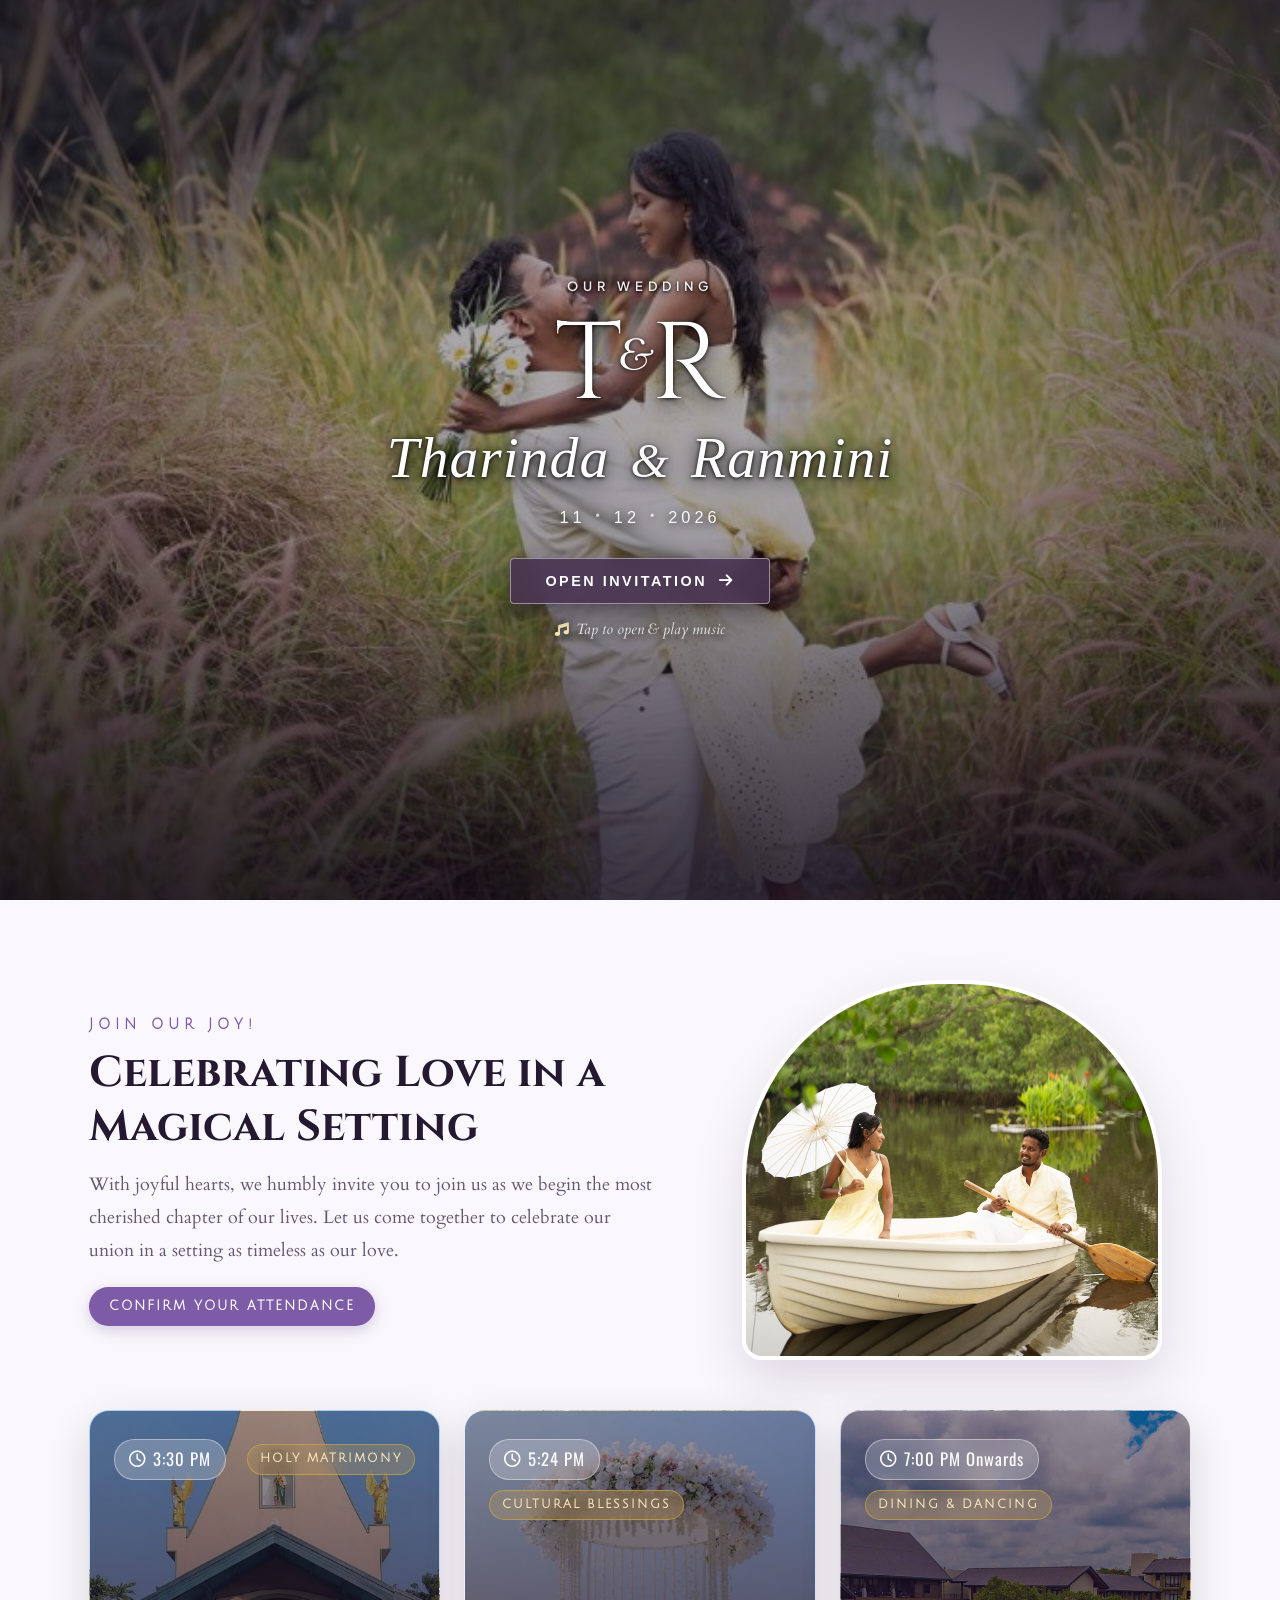
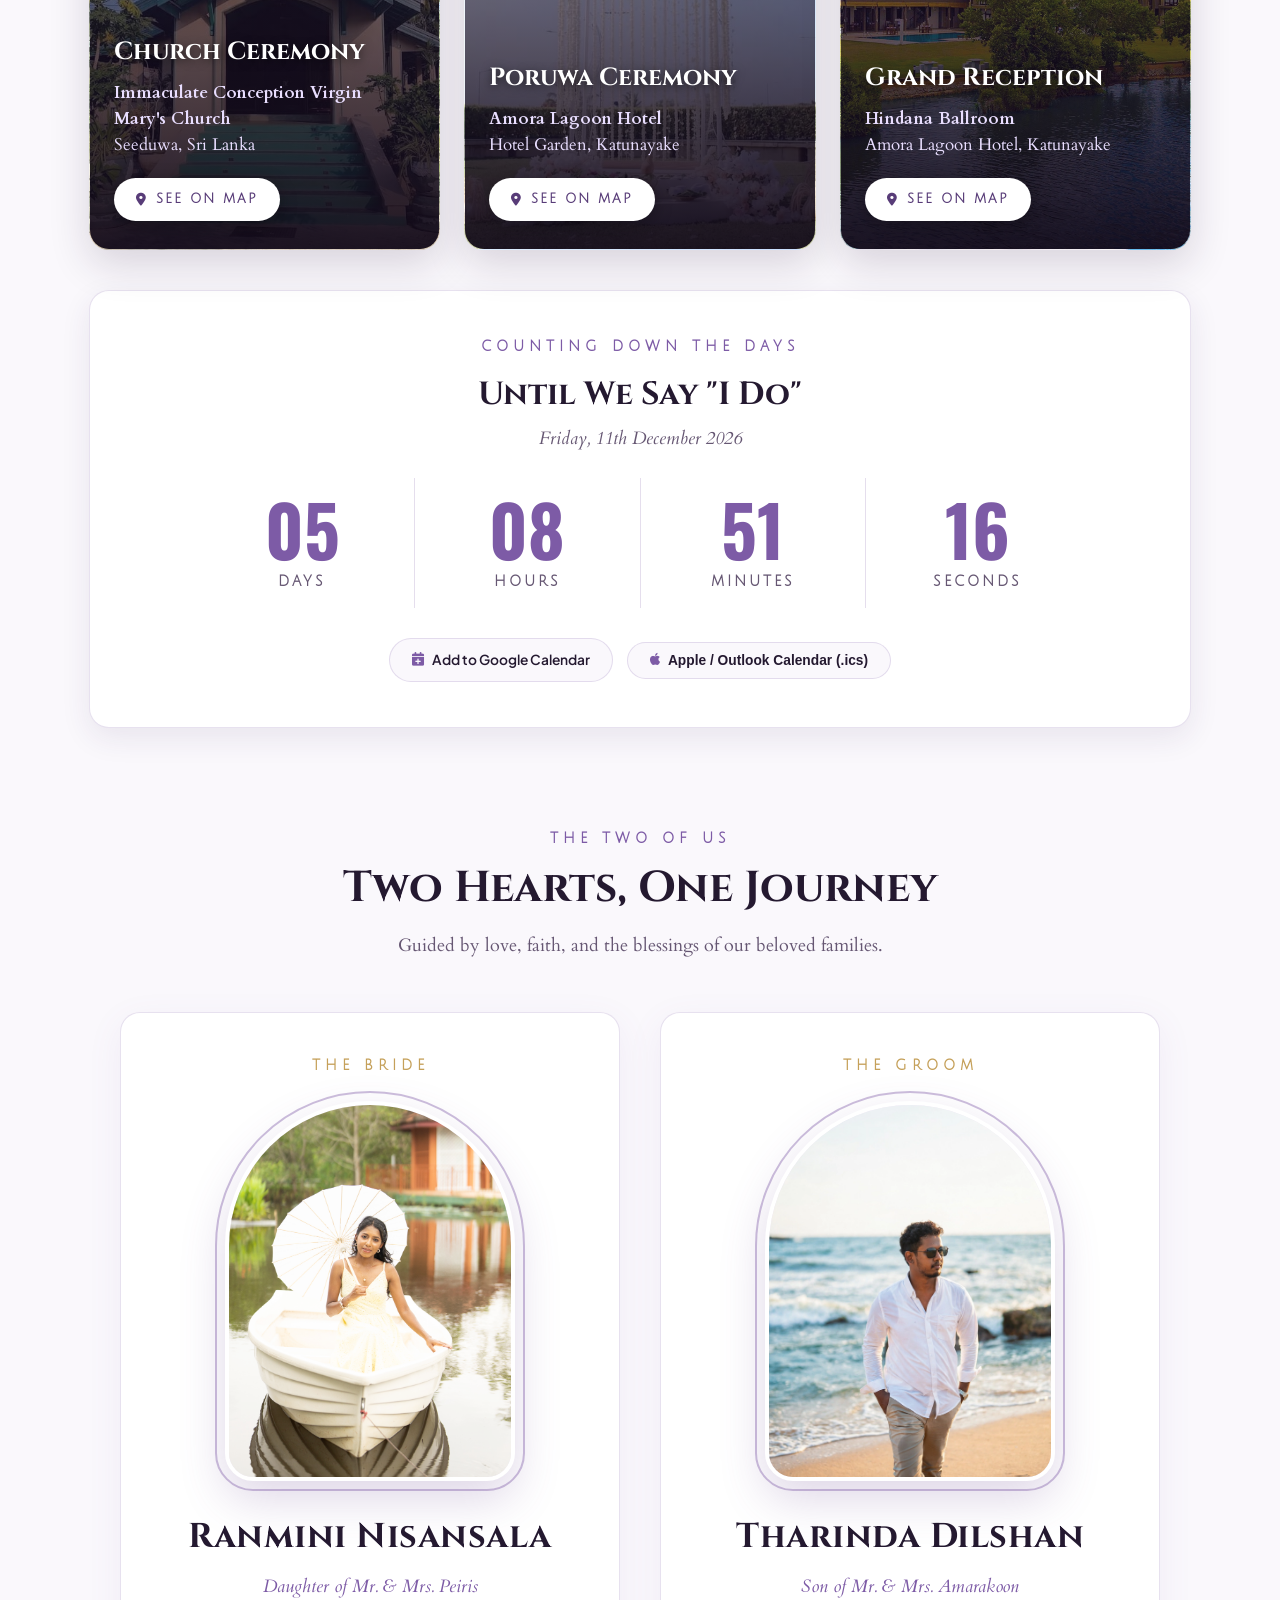
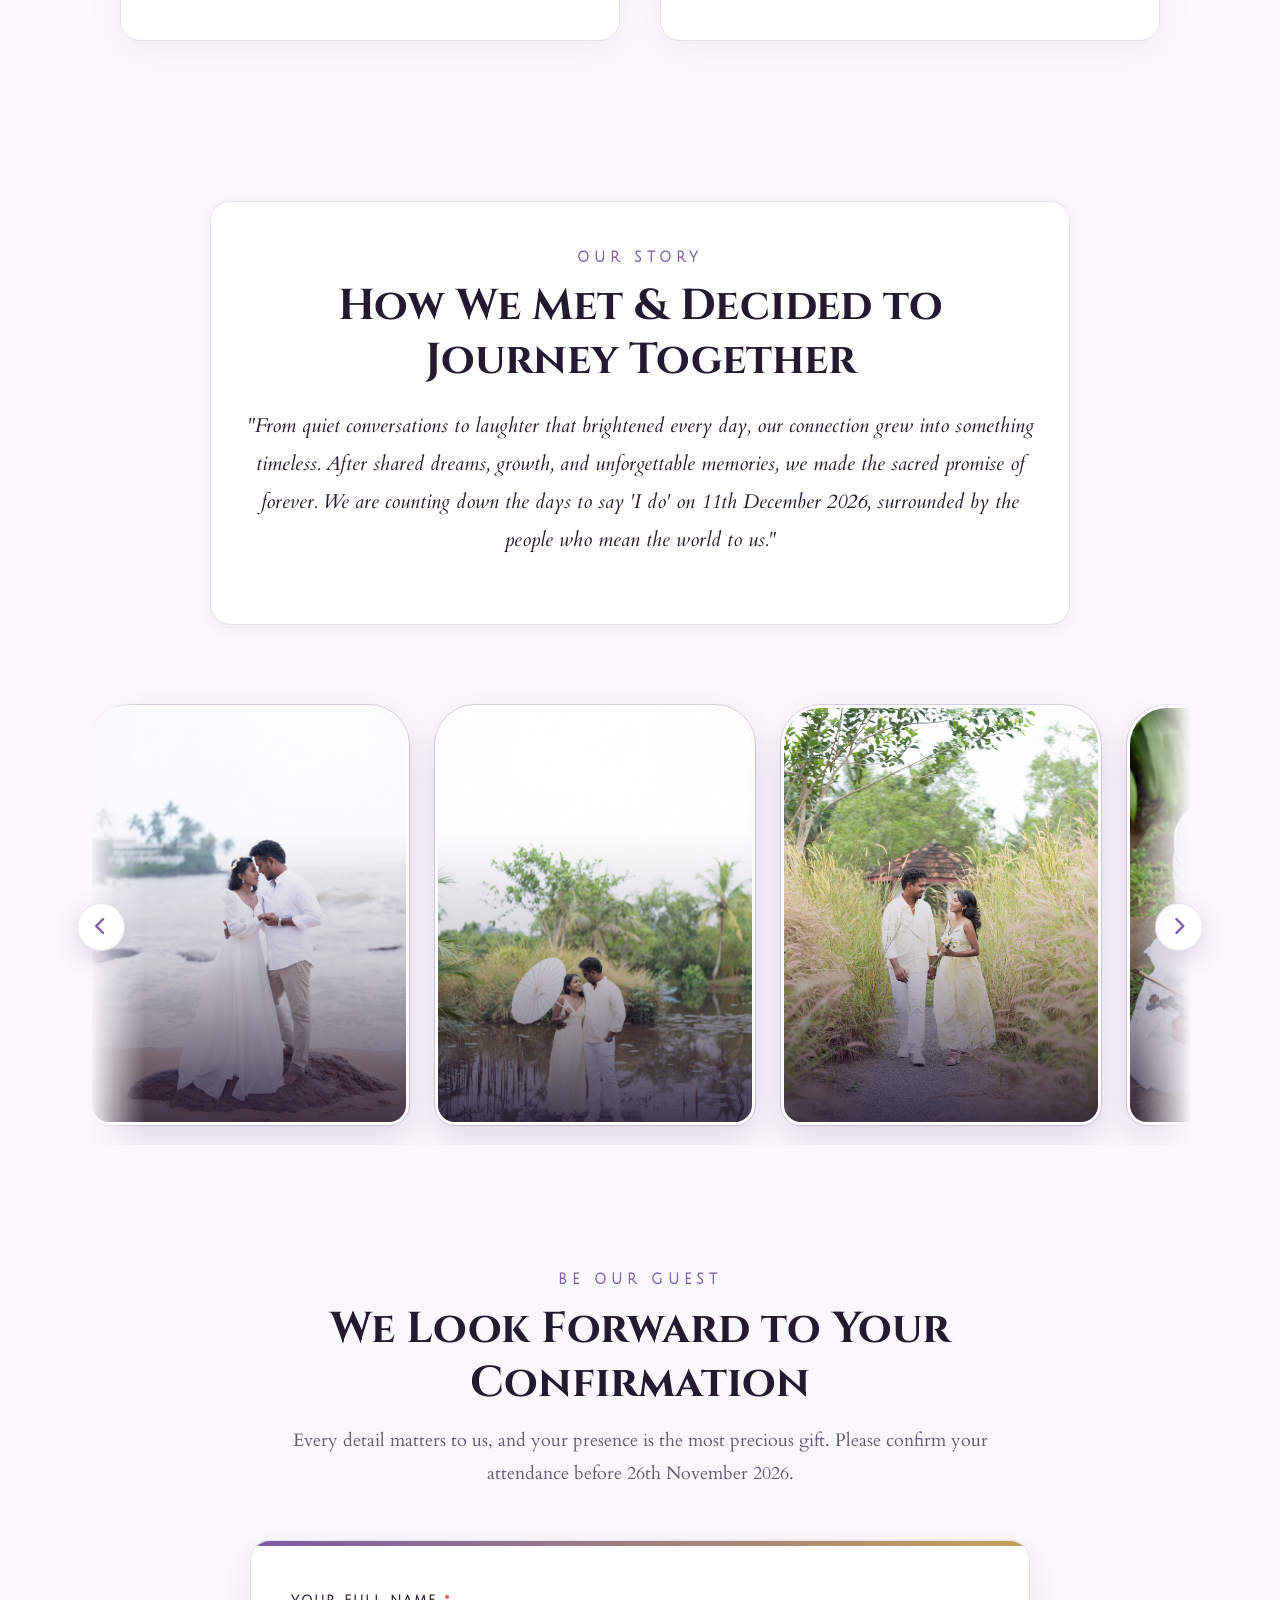
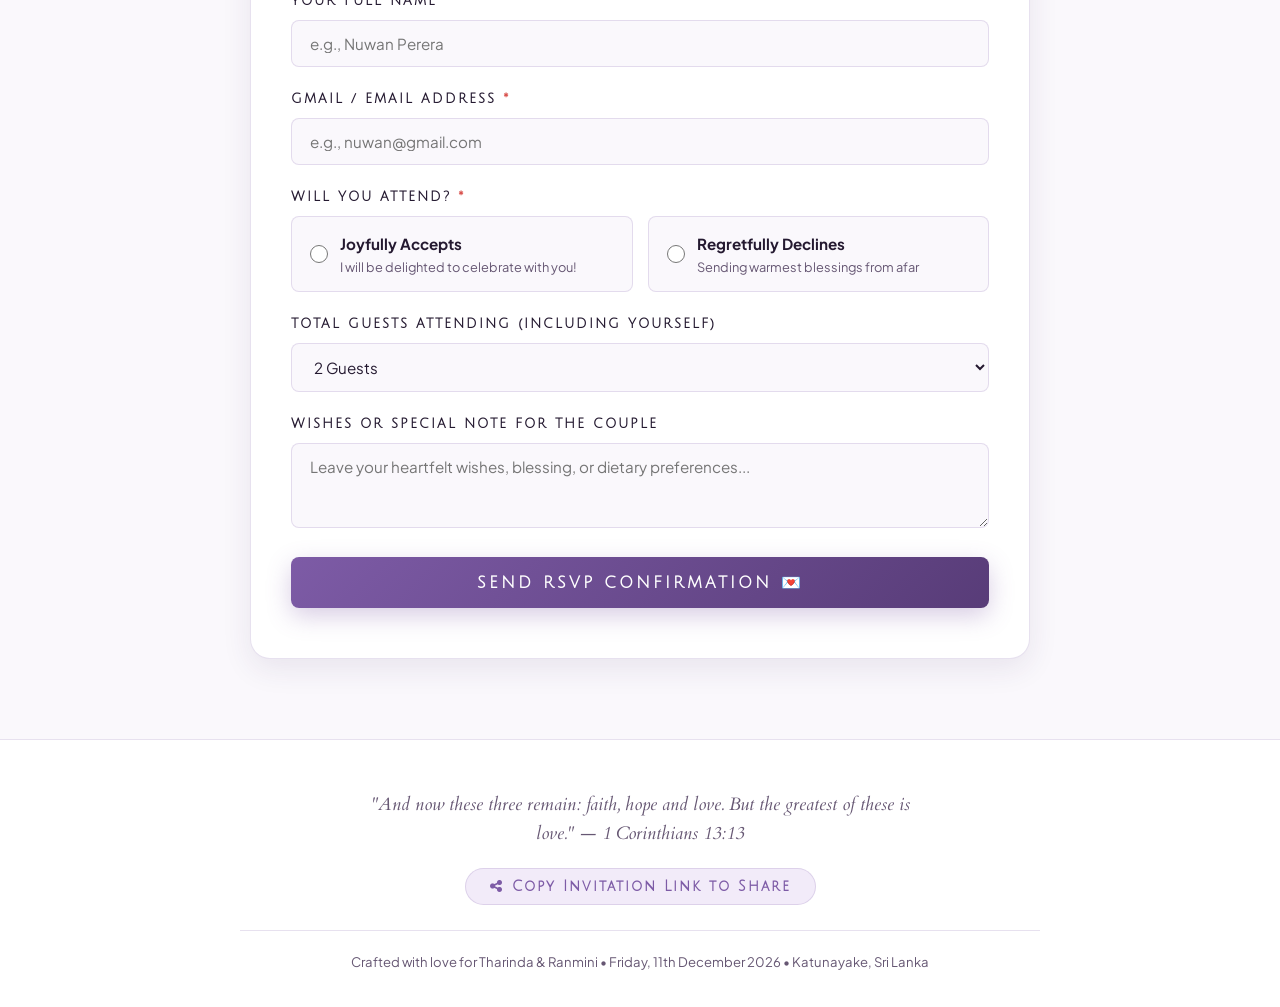
==== commit 88f3d2c7: "Remove text from splash editorial eyebrow Removed the text 'TOGETHER WITH THEIR FAMILIES' from the e" ====
--- a/index.html
+++ b/index.html
@@ -47,7 +47,7 @@
 
     <!-- Centre editorial content (Exact Mockup Design) -->
     <div class="splash-content splash-editorial-content">
-      <p class="splash-editorial-eyebrow">TOGETHER WITH THEIR FAMILIES</p>
+      <p class="splash-editorial-eyebrow"></p>
       <p class="splash-editorial-sub">OUR WEDDING</p>
 
       <!-- Large Hero Monogram -->
